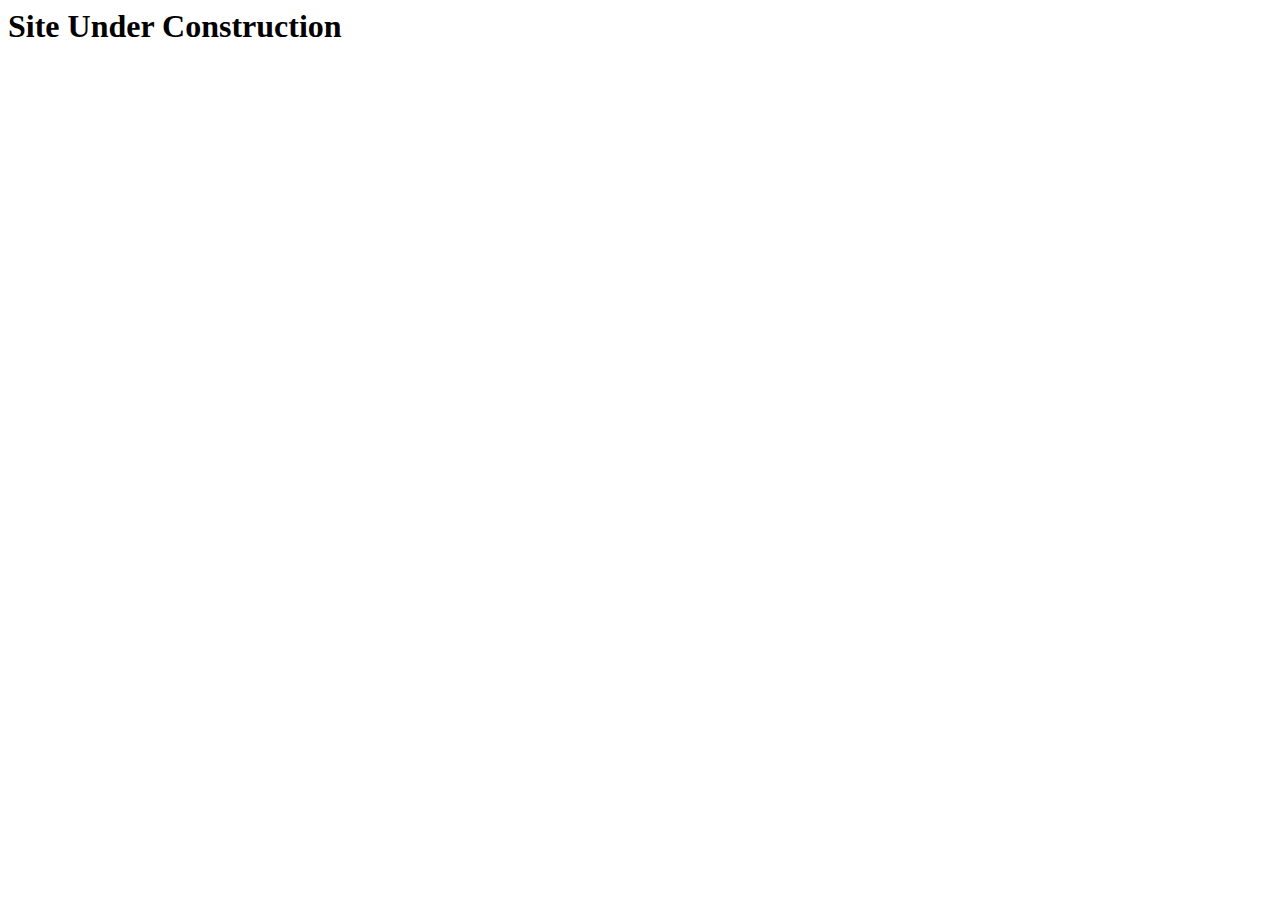
==== index.html @ e2eb4e0b "create index.html" ====
<html lang="en">
<head>
    <meta charset="UTF-8">
    <meta http-equiv="X-UA-Compatible" content="IE=edge">
    <meta name="viewport" content="width=device-width, initial-scale=1.0">
    <title>Home | Geraldine Ragsac</title>
</head>
<body>
    <h1>Site Under Construction</h1>
</body>
</html>
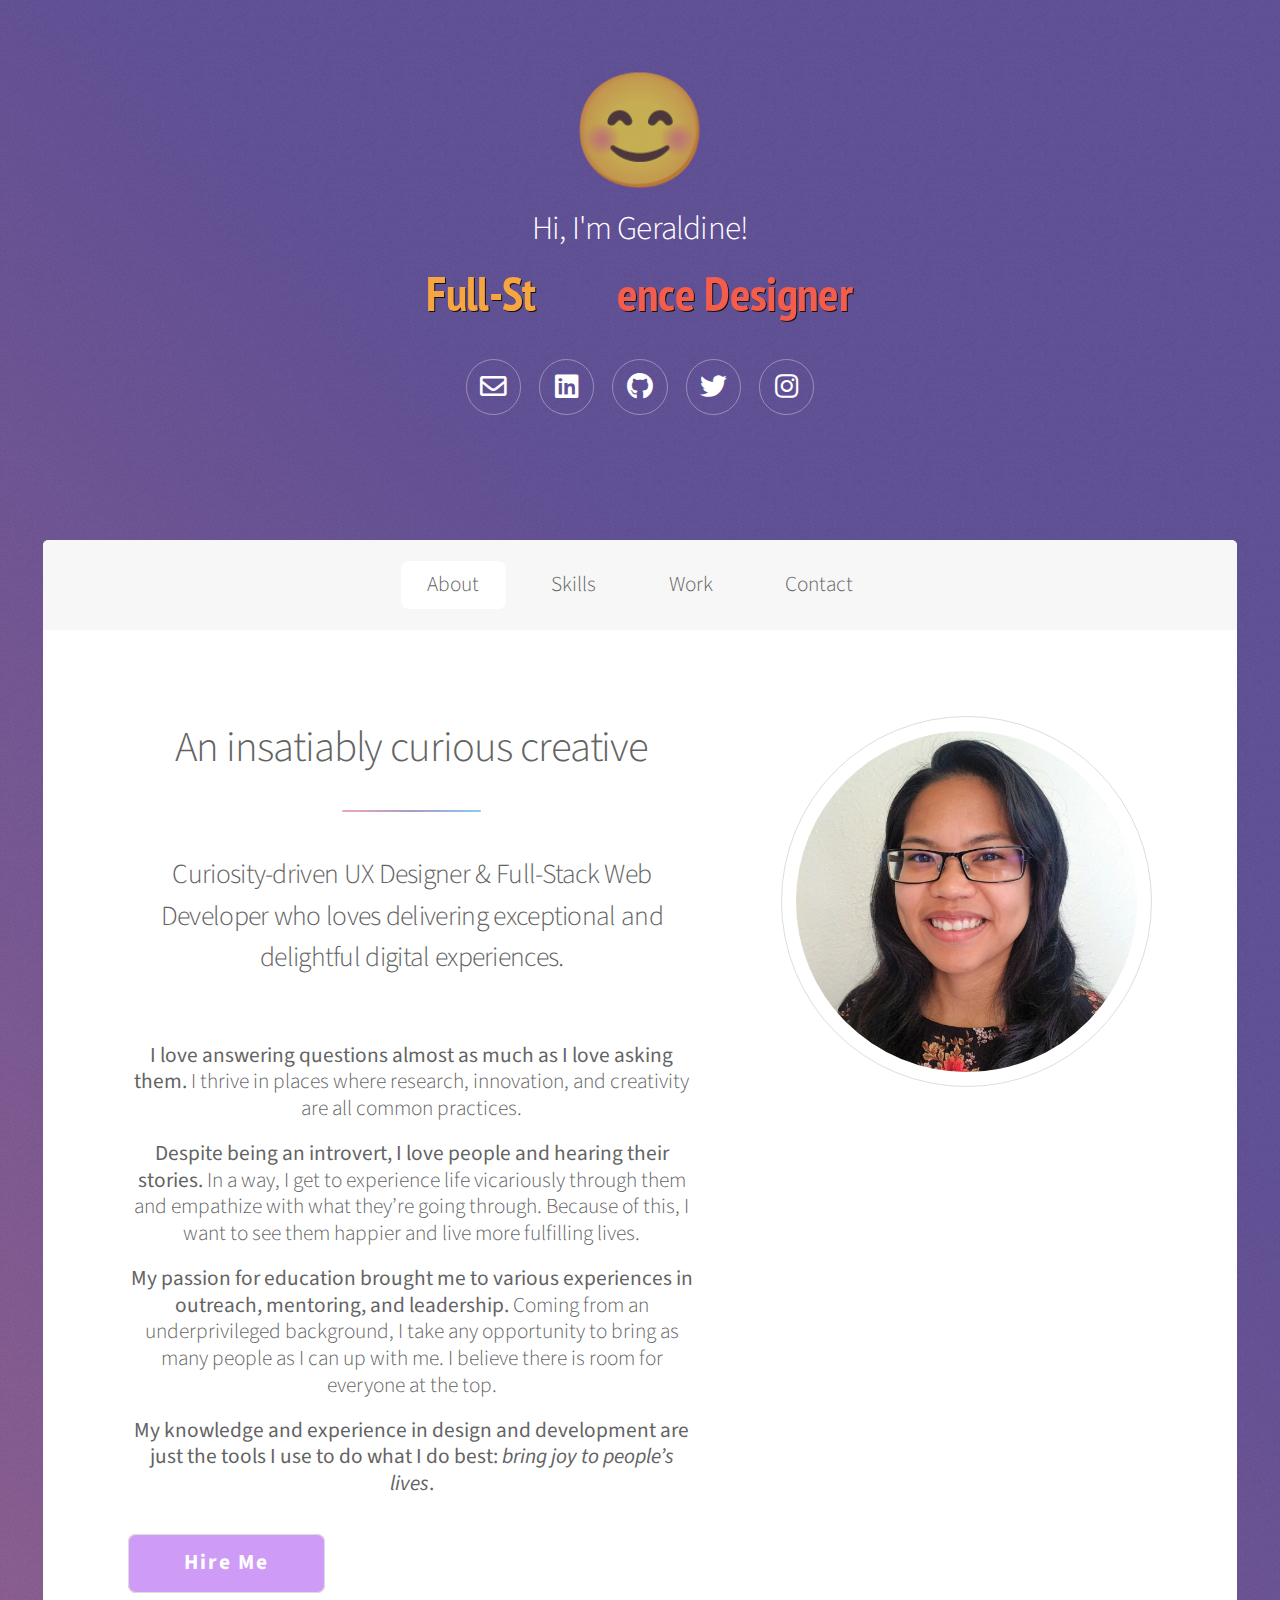
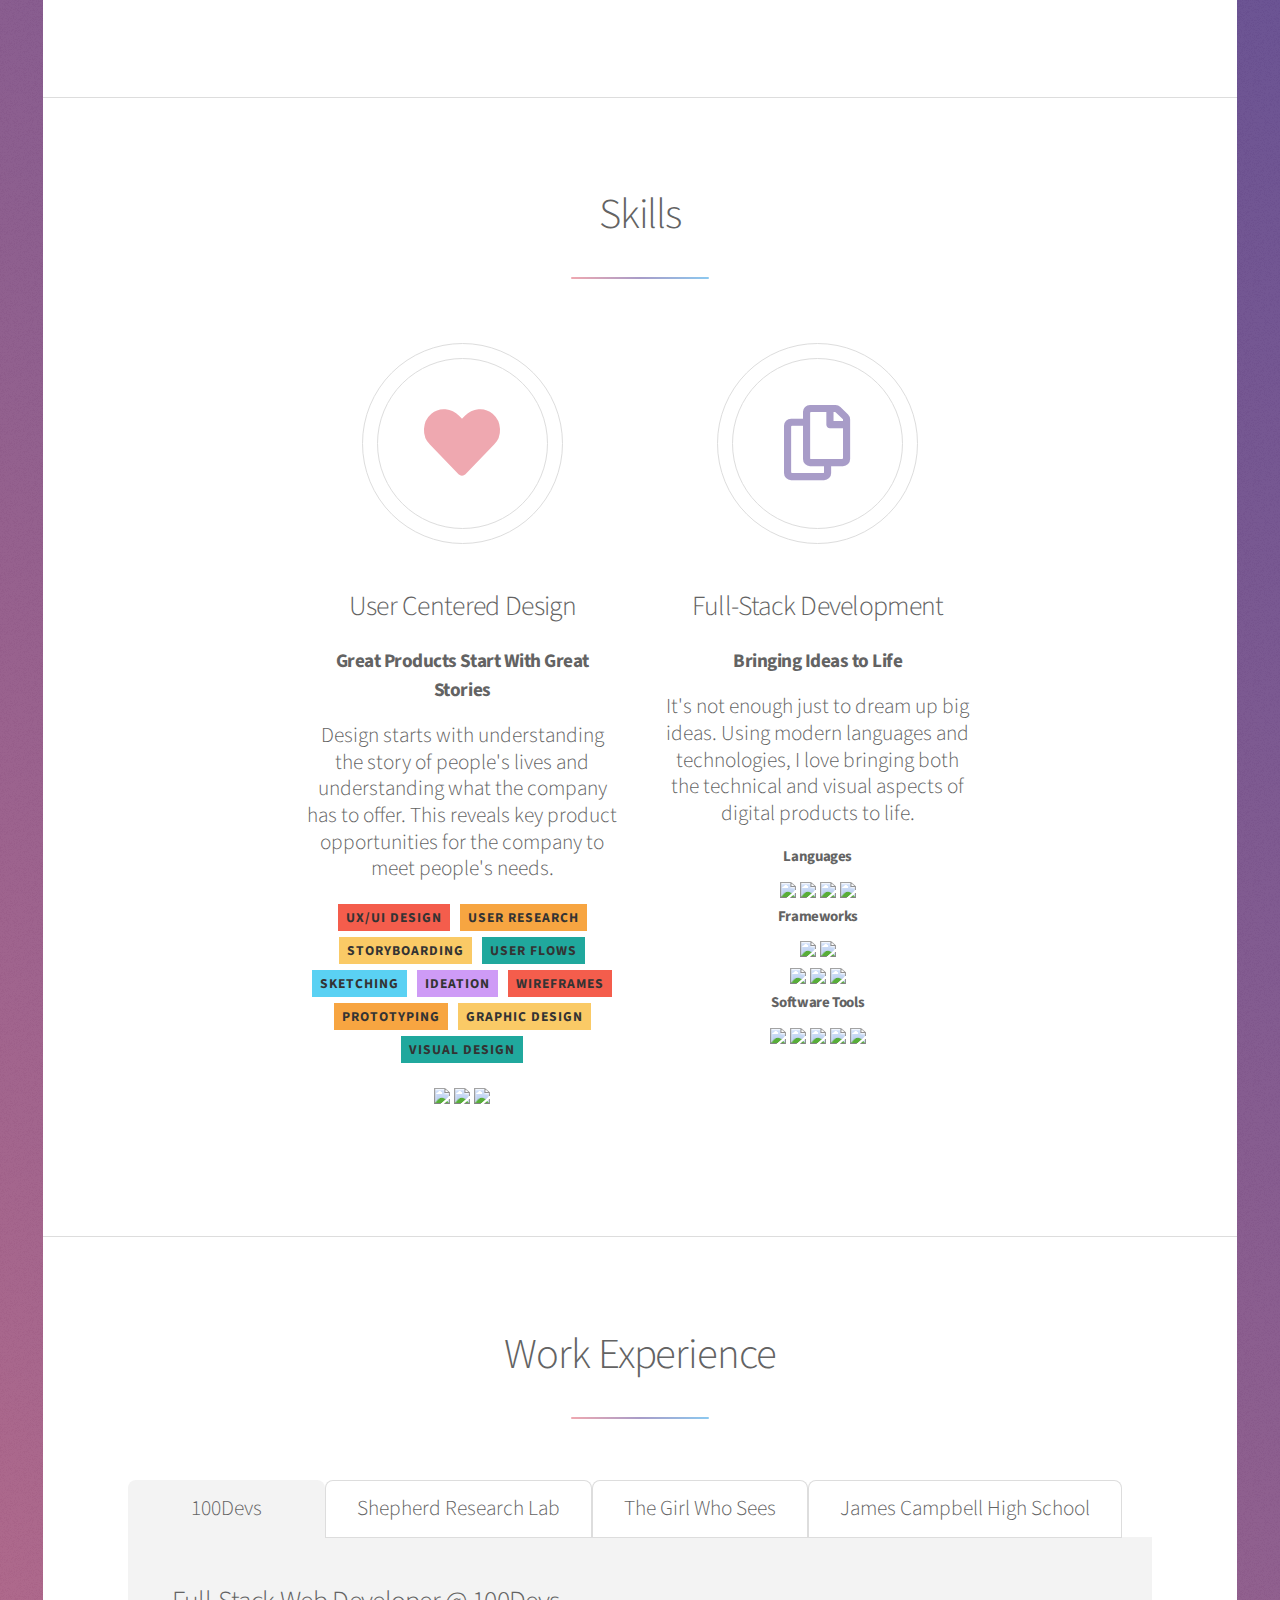
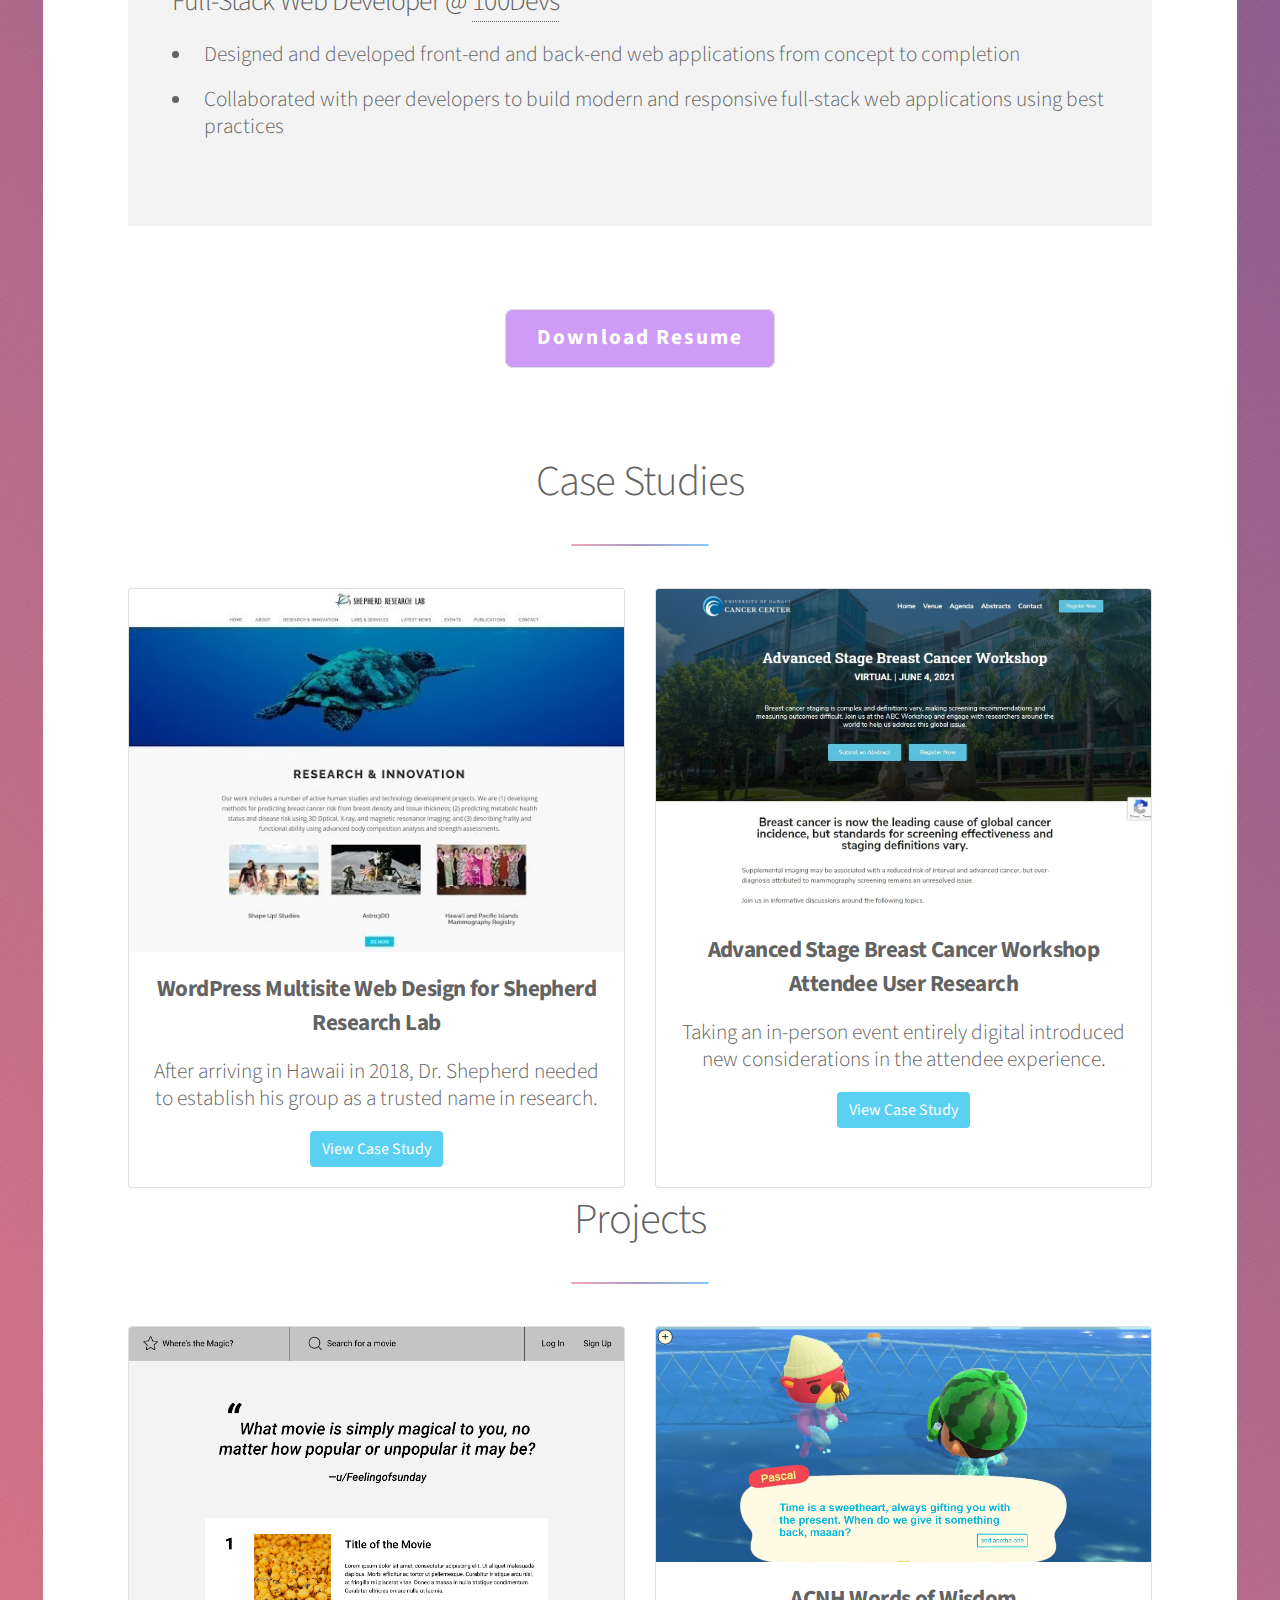
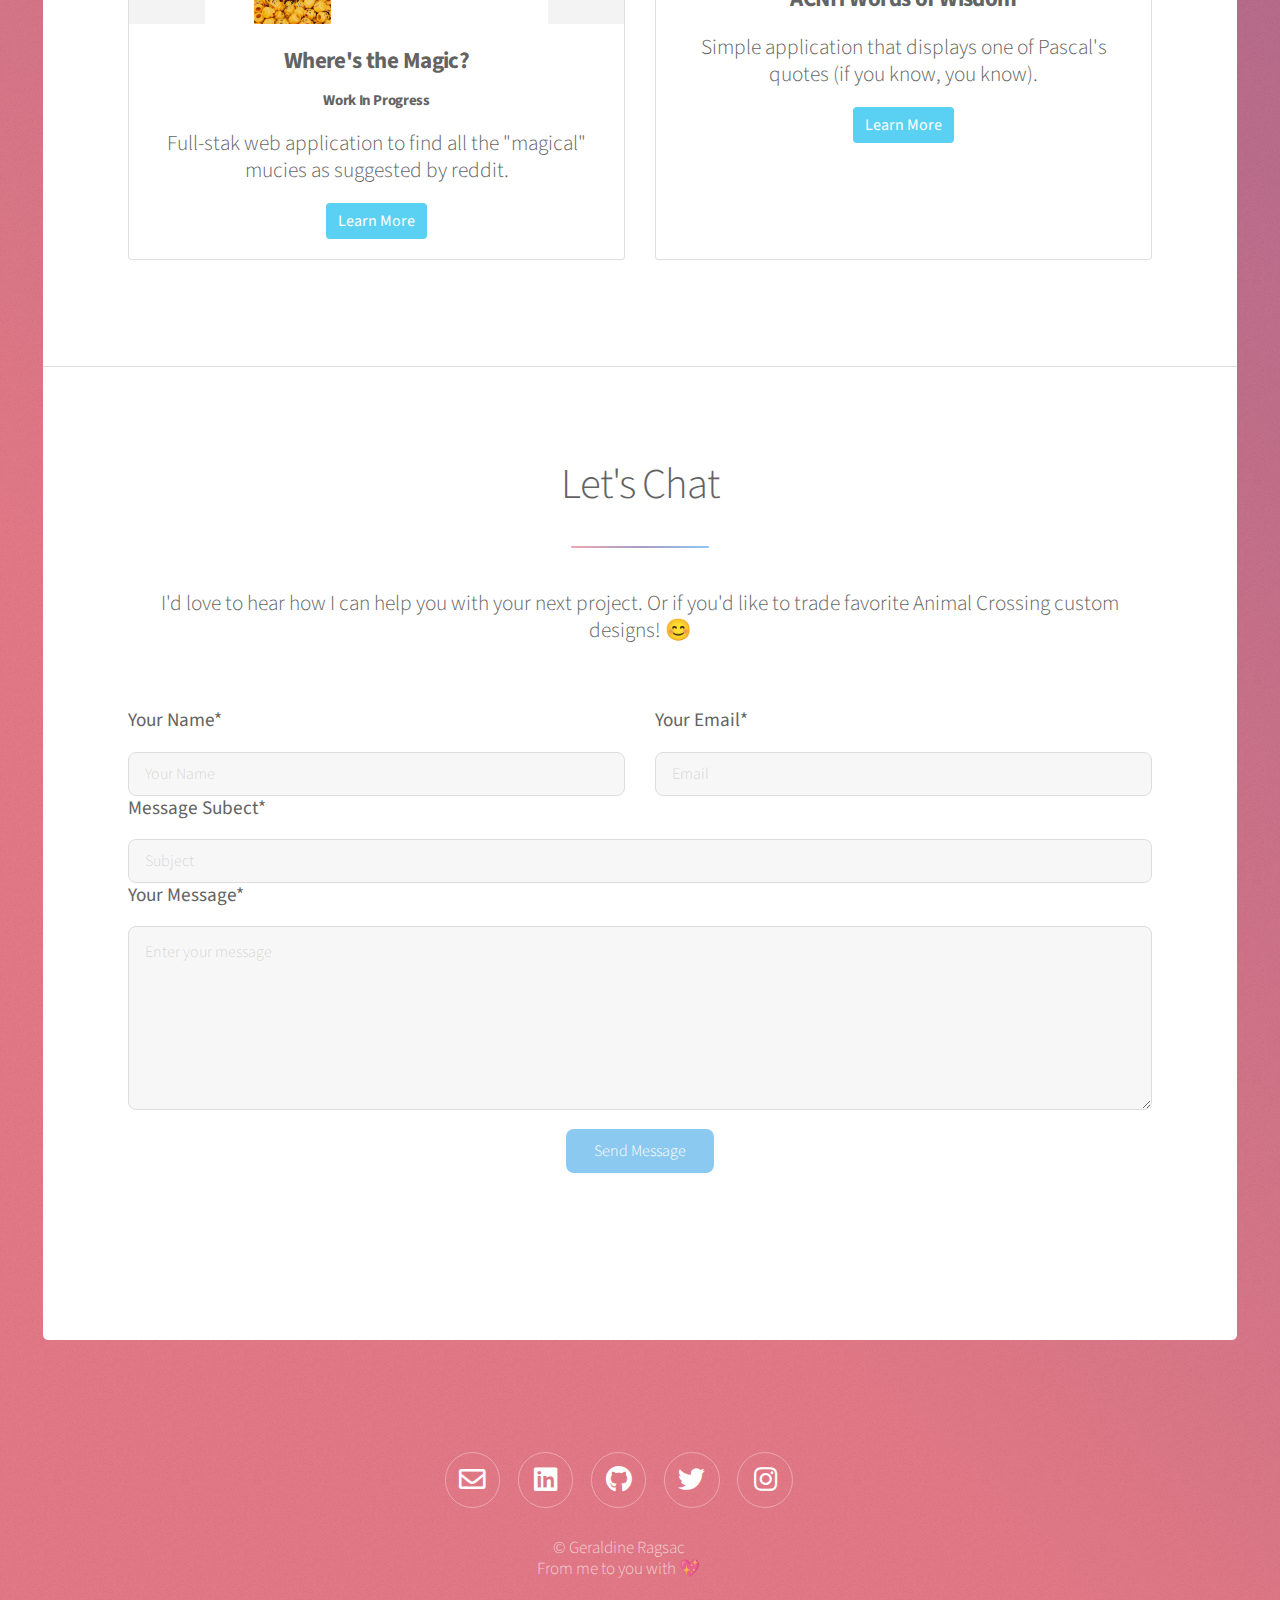
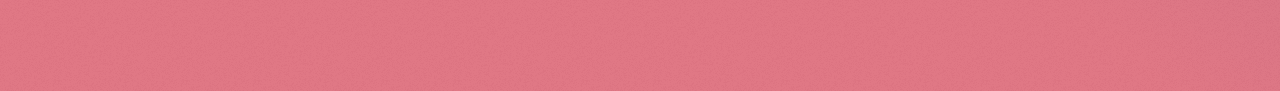
==== commit fddc3b6f: "initial commit" ====
--- a/index.html
+++ b/index.html
@@ -1,11 +1,643 @@
-<html lang="en">
+<!DOCTYPE html>
 <head>
-    <meta charset="UTF-8">
-    <meta http-equiv="X-UA-Compatible" content="IE=edge">
-    <meta name="viewport" content="width=device-width, initial-scale=1.0">
-    <title>Home | Geraldine Ragsac</title>
+  <title>Home | Geraldine Ragsac</title>
+  <meta charset="utf-8" />
+  <meta
+    name="viewport"
+    content="width=device-width, initial-scale=1, user-scalable=no"
+  />
+  <link
+    rel="stylesheet"
+    href="https://stackpath.bootstrapcdn.com/bootstrap/4.5.2/css/bootstrap.min.css"
+    integrity="sha384-JcKb8q3iqJ61gNV9KGb8thSsNjpSL0n8PARn9HuZOnIxN0hoP+VmmDGMN5t9UJ0Z"
+    crossorigin="anonymous"
+  />
+  <link
+    rel="icon"
+    href="data:image/svg+xml,<svg xmlns=%22http://www.w3.org/2000/svg%22 viewBox=%220 0 100 100%22><text y=%22.9em%22 font-size=%2290%22>💃🏾</text></svg>"
+  />
+  <link rel="stylesheet" href="../assets/css/main.css" />
+  <link rel="stylesheet" href="../assets/css/custom.css" />
+  <noscript>
+    <link rel="stylesheet" href="../assets/css/noscript.css"
+  /></noscript>
 </head>
-<body>
-    <h1>Site Under Construction</h1>
+
+<body class="landing is-preload">
+  <div id="wrapper">
+    <header id="header" class="alt">
+  <section class="inner">
+    <span class="logo">😊</span>
+    <h2>Hi, I'm Geraldine!</h2>
+    <p class="rotate-text">
+      <span class="word red">User Experience Designer</span>
+      <span class="word orange">Full-Stack Web Developer</span>
+      <span class="word yellow">Graphic & Visual Designer</span>
+      <span class="word green">Digital Artist</span>
+      <span class="word blue">Amateur Pianist</span>
+      <span class="word purple">Animal Crossing Fanatic</span>
+    </p>
+    <ul class="icons">
+      <li>
+        <a
+          href="mailto:hello@geraldiner.com"
+          class="icon fa-envelope alt"
+          target="_blank"
+          ><span class="label">Email</span></a
+        >
+      </li>
+      <li>
+        <a
+          href="https://linkedin.com/in/geraldiner"
+          class="icon brands fa-linkedin alt"
+          target="_blank"
+          ><span class="label">LinkedIn</span></a
+        >
+      </li>
+      <li>
+        <a
+          href="https://github.com/geraldiner"
+          class="icon brands fa-github alt"
+          target="_blank"
+          ><span class="label">GitHub</span></a
+        >
+      </li>
+      <li>
+        <a
+          href="https://twitter.com/geraldinedesu"
+          class="icon brands fa-twitter alt"
+          target="_blank"
+          ><span class="label">Twitter</span></a
+        >
+      </li>
+      <li>
+        <a
+          href="https://instagram.com/geraldinedesu"
+          class="icon brands fa-instagram alt"
+          target="_blank"
+          ><span class="label">Instagram</span></a
+        >
+      </li>
+    </ul>
+  </section>
+</header>
+ <nav id="nav">
+  <ul>
+    <li><a href="#about" class="active">About</a></li>
+    <li><a href="#skills">Skills</a></li>
+    <li><a href="#work">Work</a></li>
+    <li><a href="#contact">Contact</a></li>
+  </ul>
+</nav>
+
+    <main id="main"><!-- About Section -->
+<section id="about" class="main special">
+  <div class="spotlight">
+    <div class="content">
+      <section class="major">
+        <h2>An insatiably curious creative</h2>
+        <h3>
+          Curiosity-driven UX Designer & Full-Stack Web Developer who loves
+          delivering exceptional and delightful digital experiences.
+        </h3>
+      </section>
+      <p>
+        <strong
+          >I love answering questions almost as much as I love asking
+          them.</strong
+        >
+        I thrive in places where research, innovation, and creativity are all
+        common practices.
+      </p>
+      <p>
+        <strong
+          >Despite being an introvert, I love people and hearing their
+          stories.</strong
+        >
+        In a way, I get to experience life vicariously through them and
+        empathize with what they’re going through. Because of this, I want to
+        see them happier and live more fulfilling lives.
+      </p>
+      <p>
+        <strong
+          >My passion for education brought me to various experiences in
+          outreach, mentoring, and leadership.</strong
+        >
+        Coming from an underprivileged background, I take any opportunity to
+        bring as many people as I can up with me. I believe there is room for
+        everyone at the top.
+      </p>
+      <p>
+        <strong
+          >My knowledge and experience in design and development are just the
+          tools I use to do what I do best:
+          <em>bring joy to people’s lives</em>.</strong
+        >
+      </p>
+      <ul class="actions">
+        <li><a href="#contact" class="button">Hire Me</a></li>
+      </ul>
+    </div>
+    <span id="geraldine-img" class="image"><img src="./assets/img/geraldine.jpg" alt="" /></span>
+  </div>
+</section>
+
+<!-- Tool Kit -->
+<section id="skills" class="main special">
+  <section class="major">
+    <h2>Skills</h2>
+  </section>
+  <ul class="features">
+    <li>
+      <span class="icon solid major style1 fa-heart"></span>
+      <h3>User Centered Design</h3>
+      <h5>Great Products Start With Great Stories</h5>
+      <p>
+        Design starts with understanding the story of people's lives and
+        understanding what the company has to offer. This reveals key product
+        opportunities for the company to meet people's needs.
+      </p>
+      <p>
+        <span class="uxtag bg-red">UX/UI Design</span>
+        <span class="uxtag bg-orange">User Research</span>
+        <span class="uxtag bg-yellow">Storyboarding</span>
+        <span class="uxtag bg-green">User Flows</span>
+        <span class="uxtag bg-blue">Sketching</span>
+        <span class="uxtag bg-purple">Ideation</span>
+        <span class="uxtag bg-red">Wireframes</span>
+        <span class="uxtag bg-orange">Prototyping</span>
+        <span class="uxtag bg-yellow">Graphic Design</span>
+        <span class="uxtag bg-green">Visual Design</span>
+      </p>
+      <p>
+        <span
+          ><img
+            src="https://img.shields.io/badge/Adobe%20Illustrator-FF9A00?style=for-the-badge&logo=adobe%20illustrator&logoColor=white"
+        /></span>
+        <span
+          ><img
+            src="https://img.shields.io/badge/Adobe%20Photoshop-31A8FF?style=for-the-badge&logo=Adobe%20Photoshop&logoColor=black"
+        /></span>
+        <span
+          ><img
+            src="https://img.shields.io/badge/Figma-F24E1E?style=for-the-badge&logo=figma&logoColor=white"
+        /></span>
+      </p>
+    </li>
+    <li>
+      <span class="icon major style3 fa-copy"></span>
+      <h3>Full-Stack Development</h3>
+      <h5>Bringing Ideas to Life</h5>
+      <p>It's not enough just to dream up big ideas. Using modern languages and technologies, I love bringing both the technical and visual aspects of digital products to life.</p>
+      <p>
+        <h6>Languages</h6>
+        <span><img src="https://img.shields.io/badge/html5%20-%23E34F26.svg?&style=for-the-badge&logo=html5&logoColor=white" /> </span>
+        <span><img src="https://img.shields.io/badge/css3%20-%231572B6.svg?&style=for-the-badge&logo=css3&logoColor=white" /></span>
+        <span><img src="https://img.shields.io/badge/JavaScript-F7DF1E?style=for-the-badge&logo=javascript&logoColor=black" /></span>
+        <span><img src="https://img.shields.io/badge/Python-3776AB?style=for-the-badge&logo=python&logoColor=white"/></span>
+        
+        <h6>Frameworks</h6>
+        <span><img src="https://img.shields.io/badge/Bootstrap-563D7C?style=for-the-badge&logo=bootstrap&logoColor=white" /></span>
+        <span><img src="https://img.shields.io/badge/-materialize--css-ff69b4?style=for-the-badge&logo=materialize--css&logoColor=white"/></span>
+        <br>
+        <span><img src="https://img.shields.io/badge/Express.js-000000?style=for-the-badge&logo=express&logoColor=white"/></span>
+        <span><img src="https://img.shields.io/badge/node.js%20-%2343853D.svg?&style=for-the-badge&logo=node.js&logoColor=white" /></span>
+        <span><img src="https://img.shields.io/badge/react%20-%2320232a.svg?&style=for-the-badge&logo=react&logoColor=%2361DAFB" /></span>
+        
+        <h6>Software Tools</h6>
+        <span><img src="https://img.shields.io/badge/Visual_Studio_Code-0078D4?style=for-the-badge&logo=visual%20studio%20code&logoColor=white" /></span>
+        <span><img src="https://img.shields.io/badge/git%20-%23F05033.svg?&style=for-the-badge&logo=git&logoColor=white"/></span>
+        <span><img src="https://img.shields.io/badge/github%20-%23121011.svg?&style=for-the-badge&logo=github&logoColor=white"/></span>
+        <span><img src="https://img.shields.io/badge/heroku%20-%23430098.svg?&style=for-the-badge&logo=heroku&logoColor=white"/></span>
+        <span><img src="https://img.shields.io/badge/MongoDB-4EA94B?style=for-the-badge&logo=mongodb&logoColor=white"/></span>
+      </p>
+    </li>
+  </ul>
+</section>
+
+<!-- Work -->
+<section id="work" class="main special">
+  <section class="major">
+    <h2>Work Experience</h2>
+    <ul class="nav nav-tabs" id="work-tabs" role="tablist">
+      
+      <li class="nav-item" role="presentation">
+        <button
+          id="devs-tab"
+          class="work-tab active"
+          role="tab"
+          data-toggle="tab"
+          data-target="#devs"
+          aria-controls="devs"
+          aria-selected="true"
+        >
+          100Devs
+        </button>
+      </li>
+      
+      <li class="nav-item" role="presentation">
+        <button
+          id="srl-tab"
+          class="work-tab"
+          role="tab"
+          data-toggle="tab"
+          data-target="#srl"
+          aria-controls="srl"
+          aria-selected="true"
+        >
+          Shepherd Research Lab
+        </button>
+      </li>
+      
+      <li class="nav-item" role="presentation">
+        <button
+          id="gws-tab"
+          class="work-tab"
+          role="tab"
+          data-toggle="tab"
+          data-target="#gws"
+          aria-controls="gws"
+          aria-selected="true"
+        >
+          The Girl Who Sees
+        </button>
+      </li>
+      
+      <li class="nav-item" role="presentation">
+        <button
+          id="jchs-tab"
+          class="work-tab"
+          role="tab"
+          data-toggle="tab"
+          data-target="#jchs"
+          aria-controls="jchs"
+          aria-selected="true"
+        >
+          James Campbell High School
+        </button>
+      </li>
+      
+    </ul>
+    <div class="tab-content">
+      
+      <div
+        id="devs"
+        class="tab-pane active"
+      >
+        <h3>
+          Full-Stack Web Developer @ 
+          <a href="https://github.com/geraldiner" target="_blank" rel="noopener noreferrer">
+            100Devs
+          </a>
+          
+        </h3>
+        <ul>
+          
+          <li>Designed and developed front-end and back-end web applications from concept to completion</li>
+          
+          <li>Collaborated with peer developers to build modern and responsive full-stack web applications using best practices</li>
+          
+        </ul>
+      </div>
+      
+      <div
+        id="srl"
+        class="tab-pane"
+      >
+        <h3>
+          Graphic Designer & Web Developer @ 
+          <a href="https://shepherdresearchlab.org" target="_blank" rel="noopener noreferrer">
+            Shepherd Research Lab
+          </a>
+          
+        </h3>
+        <ul>
+          
+          <li>Designed and launched six websites in WordPress to give the lab an online presence, attracting new collaborators and customers</li>
+          
+          <li>Curated, designed, and developed group’s intranet and knowledge base to help new members onboard faster</li>
+          
+          <li>Managed website and social media content, including social media posts, Facebook Ads, and emails via Mailchimp,</li>
+          
+          <li>Led efforts in branding, copywriting, web design, and website management for the <a href='https://breastdensityworkshop.org' target='_blank' rel='noopener noreferrer'>International Breast Density Workshop</a> with 200+ attendees</li>
+          
+          <li>Trained and validated to analyze various DXA scans</li>
+          
+          <li>Programmed scripts in AutoHotKey to automate systematic review and printing of reports, saving time and effort</li>
+          
+          <li>Updated and maintained Standard Operating Procedures, Work Instructions, and other documentation for analyses</li>
+          
+        </ul>
+      </div>
+      
+      <div
+        id="gws"
+        class="tab-pane"
+      >
+        <h3>
+          Digital Artist @ 
+          <a href="https://www.thegirlwhosees.com" target="_blank" rel="noopener noreferrer">
+            The Girl Who Sees
+          </a>
+          
+        </h3>
+        <ul>
+          
+          <li>Painted in-game art assets using Adobe Photoshop to match the game’s existing art style</li>
+          
+          <li>Designed UI elements for battle screens in Adobe Photoshop and Illustrator</li>
+          
+        </ul>
+      </div>
+      
+      <div
+        id="jchs"
+        class="tab-pane"
+      >
+        <h3>
+          Science Teacher @ 
+          <a href="" target="_blank" rel="noopener noreferrer">
+            James Campbell High School
+          </a>
+          
+        </h3>
+        <ul>
+          
+          <li>Developed and implemented new course assessments to allow for more student choice and creativity, increasing student interest and engagement in class</li>
+          
+          <li>Established a new organization system in Google Drive to streamline curriculum planning and increasing collaboration among course-alike teachers</li>
+          
+        </ul>
+      </div>
+      
+    </div>
+    <section class="footer major">
+      <ul class="actions special">
+        <li>
+          <a
+            href="./assets/files/Geraldine_Ragsac_Resume_2021.pdf"
+            class="button btn-primary"
+            target="_blank"
+            rel="noopener noreferrer"
+            >Download Resume</a
+          >
+        </li>
+      </ul>
+    </section>
+  </section>
+  <section class="major">
+    <h2>Case Studies</h2>
+    <section class="row project-row">
+      
+      <section class="project col-lg-6 col-sm-12">
+        <div class="card">
+          <img
+            src="../assets/img/covers/srl-multisite-live-site.jpg"
+            class="card-img-top"
+            alt="WordPress Multisite Web Design for Shepherd Research Lab"
+          />
+          <div class="card-body">
+            <h4 class="card-title">WordPress Multisite Web Design for Shepherd Research Lab</h4>
+            <p class="card-text">After arriving in Hawaii in 2018, Dr. Shepherd needed to establish his group as a trusted name in research.</p>
+            <a href="/projects/srl-multisite" class="btn btn-primary"
+              >View Case Study</a
+            >
+          </div>
+        </div>
+      </section>
+      
+      <section class="project col-lg-6 col-sm-12">
+        <div class="card">
+          <img
+            src="../assets/img/covers/advbc-workshop-live-site.jpg"
+            class="card-img-top"
+            alt="Advanced Stage Breast Cancer Workshop Attendee User Research"
+          />
+          <div class="card-body">
+            <h4 class="card-title">Advanced Stage Breast Cancer Workshop Attendee User Research</h4>
+            <p class="card-text">Taking an in-person event entirely digital introduced new considerations in the attendee experience.</p>
+            <a href="/projects/advbc-workshop" class="btn btn-primary"
+              >View Case Study</a
+            >
+          </div>
+        </div>
+      </section>
+      
+    </section>
+    <h2>Projects</h2>
+    <section class="row project-row">
+      
+      <section class="project col-lg-6 col-sm-12">
+        <div class="card">
+          <img
+            src="../assets/img/covers/witm-live-site.png"
+            class="card-img-top"
+            alt="Where's the Magic?"
+          />
+          <div class="card-body">
+            <h4 class="card-title">Where's the Magic?</h4>
+            
+            <h6>Work In Progress</h6>
+            
+            <p class="card-text">Full-stak web application to find all the "magical" mucies as suggested by reddit.</p>
+            <a
+              href="https://github.com/geraldiner/magical-movies"
+              class="btn btn-primary"
+              target="_blank"
+              rel="noopener noreferrer"
+              >Learn More</a
+            >
+          </div>
+        </div>
+      </section>
+      
+      <section class="project col-lg-6 col-sm-12">
+        <div class="card">
+          <img
+            src="../assets/img/covers/acnhquotes-live-site.png"
+            class="card-img-top"
+            alt="ACNH Words of Wisdom"
+          />
+          <div class="card-body">
+            <h4 class="card-title">ACNH Words of Wisdom</h4>
+            
+            <p class="card-text">Simple application that displays one of Pascal's quotes (if you know, you know).</p>
+            <a
+              href="https://github.com/geraldiner/acnh-quotes"
+              class="btn btn-primary"
+              target="_blank"
+              rel="noopener noreferrer"
+              >Learn More</a
+            >
+          </div>
+        </div>
+      </section>
+      
+    </section>
+  </section>
+</section>
+
+<!-- Contact -->
+<section id="contact" class="main special">
+  <section class="major">
+    <h2>Let's Chat</h2>
+    <p>
+      I'd love to hear how I can help you with your next project. Or if you'd
+      like to trade favorite Animal Crossing custom designs! 😊
+    </p>
+  </section>
+  <section class="footer major">
+    <form
+      method="post"
+      action="https://app.99inbound.com/api/e/2a7VUbB3"
+      target="_blank"
+    >
+      <input type="text" name="_gotcha" style="display: none" />
+      <input
+        type="hidden"
+        name="_next"
+        value="https://geraldiner.com/thanks.html"
+      />
+      <fieldset>
+        <section class="row contact-form">
+          <section class="col-lg-6 col-sm-12">
+            <label for="name">Your Name*</label>
+            <input
+              type="text"
+              name="name"
+              id="name"
+              value=""
+              placeholder="Your Name"
+              required
+            />
+          </section>
+          <section class="col-lg-6 col-sm-12">
+            <label for="email">Your Email*</label>
+            <input
+              type="email"
+              name="_replyto"
+              id="email"
+              value=""
+              placeholder="Email"
+              required
+            />
+          </section>
+          <section class="col-12">
+            <label for="subject">Message Subect*</label>
+            <input
+              type="text"
+              name="_subject"
+              id="subject"
+              value=""
+              placeholder="Subject"
+            />
+          </section>
+          <section class="col-12">
+            <label for="message">Your Message*</label>
+            <textarea
+              name="message"
+              id="message"
+              placeholder="Enter your message"
+              rows="6"
+              required
+            ></textarea>
+          </section>
+          <div style="position: absolute; left: -5000px">
+            <input
+              type="checkbox"
+              name="amazing_ultraviolet_cracked_dishwasher"
+              value="1"
+              tabindex="-1"
+              autocomplete="no"
+            />
+          </div>
+          <section class="col-12">
+            <ul class="actions special">
+              <li>
+                <input
+                  class="primary button"
+                  type="submit"
+                  value="Send Message"
+                  placeholder="Send Message"
+                />
+              </li>
+            </ul>
+          </section>
+        </section>
+      </fieldset>
+    </form>
+  </section>
+</section>
+</main>
+          <!-- Footer -->
+      <footer id="footer">
+        <ul class="icons">
+  <li>
+    <a
+      href="mailto:hello@geraldiner.com"
+      class="icon fa-envelope alt"
+      target="_blank"
+      ><span class="label">Email</span></a
+    >
+  </li>
+  <li>
+    <a
+      href="https://linkedin.com/in/geraldiner"
+      class="icon brands fa-linkedin alt"
+      target="_blank"
+      ><span class="label">LinkedIn</span></a
+    >
+  </li>
+  <li>
+    <a
+      href="https://github.com/geraldiner"
+      class="icon brands fa-github alt"
+      target="_blank"
+      ><span class="label">GitHub</span></a
+    >
+  </li>
+  <li>
+    <a
+      href="https://twitter.com/geraldinedesu"
+      class="icon brands fa-twitter alt"
+      target="_blank"
+      ><span class="label">Twitter</span></a
+    >
+  </li>
+  <li>
+    <a
+      href="https://instagram.com/geraldinedesu"
+      class="icon brands fa-instagram alt"
+      target="_blank"
+      ><span class="label">Instagram</span></a
+    >
+  </li>
+</ul>
+
+        <p class="copyright">
+          &copy; Geraldine Ragsac<br />From me to you with 💖
+        </p>
+      </footer>
+    </div>
+  </div>
+      <!-- Scripts -->
+    <script
+      src="https://code.jquery.com/jquery-3.6.0.slim.min.js"
+      integrity="sha256-u7e5khyithlIdTpu22PHhENmPcRdFiHRjhAuHcs05RI="
+      crossorigin="anonymous"
+    ></script>
+    <script
+      src="https://stackpath.bootstrapcdn.com/bootstrap/4.5.2/js/bootstrap.bundle.min.js"
+      integrity="sha384-LtrjvnR4Twt/qOuYxE721u19sVFLVSA4hf/rRt6PrZTmiPltdZcI7q7PXQBYTKyf"
+      crossorigin="anonymous"
+    ></script>
+    <script src="../assets/js/jquery.min.js"></script>
+    <script src="../assets/js/jquery.scrollex.min.js"></script>
+    <script src="../assets/js/browser.min.js"></script>
+    <script src="../assets/js/breakpoints.min.js"></script>
+    <script src="../assets/js/util.js"></script>
+    <script src="../assets/js/main.js"></script>
+    <script src="../assets/js/custom.js"></script>
+  </body>
+</html>
 </body>
-</html>
--- a/assets/css/main.css
+++ b/assets/css/main.css
@@ -0,0 +1,3861 @@
+@import url(fontawesome-all.min.css);
+@import "https://fonts.googleapis.com/css?family=Source+Sans+Pro:300,400";
+@import "https://fonts.googleapis.com/css?family=PT+Sans+Narrow:300,400,700,900";
+
+html,
+body,
+div,
+span,
+applet,
+object,
+iframe,
+h1,
+h2,
+h3,
+h4,
+h5,
+h6,
+p,
+blockquote,
+pre,
+a,
+abbr,
+acronym,
+address,
+big,
+cite,
+code,
+del,
+dfn,
+em,
+img,
+ins,
+kbd,
+q,
+s,
+samp,
+small,
+strike,
+strong,
+sub,
+sup,
+tt,
+var,
+b,
+u,
+i,
+center,
+dl,
+dt,
+dd,
+ol,
+ul,
+li,
+fieldset,
+form,
+label,
+legend,
+table,
+caption,
+tbody,
+tfoot,
+thead,
+tr,
+th,
+td,
+article,
+aside,
+canvas,
+details,
+embed,
+figure,
+figcaption,
+footer,
+header,
+hgroup,
+menu,
+nav,
+output,
+ruby,
+section,
+summary,
+time,
+mark,
+audio,
+video {
+  margin: 0;
+  padding: 0;
+  border: 0;
+  font-size: 100%;
+  font: inherit;
+  vertical-align: baseline;
+}
+
+article,
+aside,
+details,
+figcaption,
+figure,
+footer,
+header,
+hgroup,
+menu,
+nav,
+section {
+  display: block;
+}
+
+body {
+  line-height: 1;
+}
+
+ol,
+ul {
+  list-style: none;
+}
+
+blockquote,
+q {
+  quotes: none;
+}
+
+blockquote:before,
+blockquote:after,
+q:before,
+q:after {
+  content: "";
+  content: none;
+}
+
+table {
+  border-collapse: collapse;
+  border-spacing: 0;
+}
+
+body {
+  -webkit-text-size-adjust: none;
+}
+
+mark {
+  background-color: transparent;
+  color: inherit;
+}
+
+input::-moz-focus-inner {
+  border: 0;
+  padding: 0;
+}
+
+input,
+select,
+textarea {
+  -moz-appearance: none;
+  -webkit-appearance: none;
+  -ms-appearance: none;
+  appearance: none;
+}
+
+/* Basic */
+
+@-ms-viewport {
+  width: device-width;
+}
+
+body {
+  -ms-overflow-style: scrollbar;
+}
+
+@media screen and (max-width: 480px) {
+  html,
+  body {
+    min-width: 320px;
+  }
+}
+
+html {
+  box-sizing: border-box;
+}
+
+*,
+*:before,
+*:after {
+  box-sizing: inherit;
+}
+
+body {
+  background-color: #935d8c;
+  background-image: url("/assets/img/overlay.png"),
+    -moz-linear-gradient(45deg, #e37682 15%, #5f4d93 85%);
+  background-image: url("/assets/img/overlay.png"),
+    -webkit-linear-gradient(45deg, #e37682 15%, #5f4d93 85%);
+  background-image: url("/assets/img/overlay.png"),
+    -ms-linear-gradient(45deg, #e37682 15%, #5f4d93 85%);
+  background-image: url("/assets/img/overlay.png"),
+    linear-gradient(45deg, #e37682 15%, #5f4d93 85%);
+}
+
+body.is-preload *,
+body.is-preload *:before,
+body.is-preload *:after {
+  -moz-animation: none !important;
+  -webkit-animation: none !important;
+  -ms-animation: none !important;
+  animation: none !important;
+  -moz-transition: none !important;
+  -webkit-transition: none !important;
+  -ms-transition: none !important;
+  transition: none !important;
+}
+
+/* Type */
+
+body {
+  background-color: #935d8c;
+  color: rgba(255, 255, 255, 0.65);
+}
+
+body,
+input,
+select,
+textarea {
+  font-family: "Source Sans Pro", Helvetica, sans-serif;
+  font-size: 17pt;
+  font-weight: 300;
+  line-height: 1.65;
+}
+
+@media screen and (max-width: 1680px) {
+  body,
+  input,
+  select,
+  textarea {
+    font-size: 14pt;
+  }
+}
+
+@media screen and (max-width: 1280px) {
+  body,
+  input,
+  select,
+  textarea {
+    font-size: 12pt;
+  }
+}
+
+@media screen and (max-width: 360px) {
+  body,
+  input,
+  select,
+  textarea {
+    font-size: 11pt;
+  }
+}
+
+a {
+  -moz-transition: color 0.2s ease, border-bottom 0.2s ease;
+  -webkit-transition: color 0.2s ease, border-bottom 0.2s ease;
+  -ms-transition: color 0.2s ease, border-bottom 0.2s ease;
+  transition: color 0.2s ease, border-bottom 0.2s ease;
+  text-decoration: none;
+  border-bottom: dotted 1px;
+  color: inherit;
+}
+
+a:hover {
+  border-bottom-color: transparent;
+}
+
+strong,
+b {
+  font-weight: 400;
+}
+
+em,
+i {
+  font-style: italic;
+}
+
+p {
+  margin: 0 0 2em 0;
+}
+
+p.content {
+  -moz-columns: 20em 2;
+  -webkit-columns: 20em 2;
+  -ms-columns: 20em 2;
+  columns: 20em 2;
+  -moz-column-gap: 2em;
+  -webkit-column-gap: 2em;
+  -ms-column-gap: 2em;
+  column-gap: 2em;
+  text-align: justify;
+}
+
+h1,
+h2,
+h3,
+h4,
+h5,
+h6 {
+  font-weight: 300;
+  line-height: 1.5;
+  margin: 0 0 0.7em 0;
+  letter-spacing: -0.025em;
+}
+
+h1 a,
+h2 a,
+h3 a,
+h4 a,
+h5 a,
+h6 a {
+  color: inherit;
+  text-decoration: none;
+}
+
+h1 {
+  font-size: 2.5em;
+  line-height: 1.2;
+}
+
+h2 {
+  font-size: 1.5em;
+}
+
+h3 {
+  font-size: 1.25em;
+}
+
+h4 {
+  font-size: 1.1em;
+}
+
+h5 {
+  font-size: 0.9em;
+}
+
+h6 {
+  font-size: 0.7em;
+}
+
+@media screen and (max-width: 736px) {
+  h1 {
+    font-size: 2em;
+  }
+}
+
+sub {
+  font-size: 0.8em;
+  position: relative;
+  top: 0.5em;
+}
+
+sup {
+  font-size: 0.8em;
+  position: relative;
+  top: -0.5em;
+}
+
+blockquote {
+  border-left: solid 4px;
+  font-style: italic;
+  margin: 0 0 2em 0;
+  padding: 0.5em 0 0.5em 2em;
+}
+
+code {
+  border-radius: 8px;
+  border: solid 1px;
+  font-family: "Courier New", monospace;
+  font-size: 0.9em;
+  margin: 0 0.25em;
+  padding: 0.25em 0.65em;
+}
+
+pre {
+  -webkit-overflow-scrolling: touch;
+  font-family: "Courier New", monospace;
+  font-size: 0.9em;
+  margin: 0 0 2em 0;
+}
+
+pre code {
+  display: block;
+  line-height: 1.75;
+  padding: 1em 1.5em;
+  overflow-x: auto;
+}
+
+hr {
+  border: 0;
+  border-bottom: solid 1px;
+  margin: 2em 0;
+}
+
+hr.major {
+  margin: 3em 0;
+}
+
+.align-left {
+  text-align: left;
+}
+
+.align-center {
+  text-align: center;
+}
+
+.align-right {
+  text-align: right;
+}
+
+input,
+select,
+textarea {
+  color: #ffffff;
+}
+
+a:hover {
+  color: #ffffff;
+}
+
+strong,
+b {
+  color: #ffffff;
+}
+
+h1,
+h2,
+h3,
+h4,
+h5,
+h6 {
+  color: #ffffff;
+}
+
+blockquote {
+  border-left-color: rgba(255, 255, 255, 0.35);
+}
+
+code {
+  background: rgba(255, 255, 255, 0.075);
+  border-color: rgba(255, 255, 255, 0.35);
+}
+
+hr {
+  border-bottom-color: rgba(255, 255, 255, 0.35);
+}
+
+/* Row */
+
+.row {
+  display: flex;
+  flex-wrap: wrap;
+  box-sizing: border-box;
+  align-items: stretch;
+}
+
+.row > * {
+  box-sizing: border-box;
+}
+
+.row.gtr-uniform > * > :last-child {
+  margin-bottom: 0;
+}
+
+.row.aln-left {
+  justify-content: flex-start;
+}
+
+.row.aln-center {
+  justify-content: center;
+}
+
+.row.aln-right {
+  justify-content: flex-end;
+}
+
+.row.aln-top {
+  align-items: flex-start;
+}
+
+.row.aln-middle {
+  align-items: center;
+}
+
+.row.aln-bottom {
+  align-items: flex-end;
+}
+
+.row > .imp {
+  order: -1;
+}
+
+.row > .col-1 {
+  width: 8.33333%;
+}
+
+.row > .off-1 {
+  margin-left: 8.33333%;
+}
+
+.row > .col-2 {
+  width: 16.66667%;
+}
+
+.row > .off-2 {
+  margin-left: 16.66667%;
+}
+
+.row > .col-3 {
+  width: 25%;
+}
+
+.row > .off-3 {
+  margin-left: 25%;
+}
+
+.row > .col-4 {
+  width: 33.33333%;
+}
+
+.row > .off-4 {
+  margin-left: 33.33333%;
+}
+
+.row > .col-5 {
+  width: 41.66667%;
+}
+
+.row > .off-5 {
+  margin-left: 41.66667%;
+}
+
+.row > .col-6 {
+  width: 50%;
+}
+
+.row > .off-6 {
+  margin-left: 50%;
+}
+
+.row > .col-7 {
+  width: 58.33333%;
+}
+
+.row > .off-7 {
+  margin-left: 58.33333%;
+}
+
+.row > .col-8 {
+  width: 66.66667%;
+}
+
+.row > .off-8 {
+  margin-left: 66.66667%;
+}
+
+.row > .col-9 {
+  width: 75%;
+}
+
+.row > .off-9 {
+  margin-left: 75%;
+}
+
+.row > .col-10 {
+  width: 83.33333%;
+}
+
+.row > .off-10 {
+  margin-left: 83.33333%;
+}
+
+.row > .col-11 {
+  width: 91.66667%;
+}
+
+.row > .off-11 {
+  margin-left: 91.66667%;
+}
+
+.row > .col-12 {
+  width: 100%;
+}
+
+.row > .off-12 {
+  margin-left: 100%;
+}
+
+.row.gtr-0 {
+  margin-top: 0;
+  margin-left: 0em;
+}
+
+.row.gtr-0 > * {
+  padding: 0 0 0 0em;
+}
+
+.row.gtr-0.gtr-uniform {
+  margin-top: 0em;
+}
+
+.row.gtr-0.gtr-uniform > * {
+  padding-top: 0em;
+}
+
+.row.gtr-25 {
+  margin-top: 0;
+  margin-left: -0.375em;
+}
+
+.row.gtr-25 > * {
+  padding: 0 0 0 0.375em;
+}
+
+.row.gtr-25.gtr-uniform {
+  margin-top: -0.375em;
+}
+
+.row.gtr-25.gtr-uniform > * {
+  padding-top: 0.375em;
+}
+
+.row.gtr-50 {
+  margin-top: 0;
+  margin-left: -0.75em;
+}
+
+.row.gtr-50 > * {
+  padding: 0 0 0 0.75em;
+}
+
+.row.gtr-50.gtr-uniform {
+  margin-top: -0.75em;
+}
+
+.row.gtr-50.gtr-uniform > * {
+  padding-top: 0.75em;
+}
+
+.row {
+  margin-top: 0;
+  /* margin-left: -1.5em; */
+}
+
+.row > * {
+  /* padding: 0 0 0 1.5em; */
+}
+
+.row.gtr-uniform {
+  margin-top: -1.5em;
+}
+
+.row.gtr-uniform > * {
+  padding-top: 1.5em;
+}
+
+.row.gtr-150 {
+  margin-top: 0;
+  margin-left: -2.25em;
+}
+
+.row.gtr-150 > * {
+  padding: 0 0 0 2.25em;
+}
+
+.row.gtr-150.gtr-uniform {
+  margin-top: -2.25em;
+}
+
+.row.gtr-150.gtr-uniform > * {
+  padding-top: 2.25em;
+}
+
+.row.gtr-200 {
+  margin-top: 0;
+  margin-left: -3em;
+}
+
+.row.gtr-200 > * {
+  padding: 0 0 0 3em;
+}
+
+.row.gtr-200.gtr-uniform {
+  margin-top: -3em;
+}
+
+.row.gtr-200.gtr-uniform > * {
+  padding-top: 3em;
+}
+
+@media screen and (max-width: 1680px) {
+  .row {
+    display: flex;
+    flex-wrap: wrap;
+    box-sizing: border-box;
+    align-items: stretch;
+  }
+
+  .row > * {
+    box-sizing: border-box;
+  }
+
+  .row.gtr-uniform > * > :last-child {
+    margin-bottom: 0;
+  }
+
+  .row.aln-left {
+    justify-content: flex-start;
+  }
+
+  .row.aln-center {
+    justify-content: center;
+  }
+
+  .row.aln-right {
+    justify-content: flex-end;
+  }
+
+  .row.aln-top {
+    align-items: flex-start;
+  }
+
+  .row.aln-middle {
+    align-items: center;
+  }
+
+  .row.aln-bottom {
+    align-items: flex-end;
+  }
+
+  .row > .imp-xlarge {
+    order: -1;
+  }
+
+  .row > .col-1-xlarge {
+    width: 8.33333%;
+  }
+
+  .row > .off-1-xlarge {
+    margin-left: 8.33333%;
+  }
+
+  .row > .col-2-xlarge {
+    width: 16.66667%;
+  }
+
+  .row > .off-2-xlarge {
+    margin-left: 16.66667%;
+  }
+
+  .row > .col-3-xlarge {
+    width: 25%;
+  }
+
+  .row > .off-3-xlarge {
+    margin-left: 25%;
+  }
+
+  .row > .col-4-xlarge {
+    width: 33.33333%;
+  }
+
+  .row > .off-4-xlarge {
+    margin-left: 33.33333%;
+  }
+
+  .row > .col-5-xlarge {
+    width: 41.66667%;
+  }
+
+  .row > .off-5-xlarge {
+    margin-left: 41.66667%;
+  }
+
+  .row > .col-6-xlarge {
+    width: 50%;
+  }
+
+  .row > .off-6-xlarge {
+    margin-left: 50%;
+  }
+
+  .row > .col-7-xlarge {
+    width: 58.33333%;
+  }
+
+  .row > .off-7-xlarge {
+    margin-left: 58.33333%;
+  }
+
+  .row > .col-8-xlarge {
+    width: 66.66667%;
+  }
+
+  .row > .off-8-xlarge {
+    margin-left: 66.66667%;
+  }
+
+  .row > .col-9-xlarge {
+    width: 75%;
+  }
+
+  .row > .off-9-xlarge {
+    margin-left: 75%;
+  }
+
+  .row > .col-10-xlarge {
+    width: 83.33333%;
+  }
+
+  .row > .off-10-xlarge {
+    margin-left: 83.33333%;
+  }
+
+  .row > .col-11-xlarge {
+    width: 91.66667%;
+  }
+
+  .row > .off-11-xlarge {
+    margin-left: 91.66667%;
+  }
+
+  .row > .col-12-xlarge {
+    width: 100%;
+  }
+
+  .row > .off-12-xlarge {
+    margin-left: 100%;
+  }
+
+  .row.gtr-0 {
+    margin-top: 0;
+    margin-left: 0em;
+  }
+
+  .row.gtr-0 > * {
+    padding: 0 0 0 0em;
+  }
+
+  .row.gtr-0.gtr-uniform {
+    margin-top: 0em;
+  }
+
+  .row.gtr-0.gtr-uniform > * {
+    padding-top: 0em;
+  }
+
+  .row.gtr-25 {
+    margin-top: 0;
+    margin-left: -0.375em;
+  }
+
+  .row.gtr-25 > * {
+    padding: 0 0 0 0.375em;
+  }
+
+  .row.gtr-25.gtr-uniform {
+    margin-top: -0.375em;
+  }
+
+  .row.gtr-25.gtr-uniform > * {
+    padding-top: 0.375em;
+  }
+
+  .row.gtr-50 {
+    margin-top: 0;
+    margin-left: -0.75em;
+  }
+
+  .row.gtr-50 > * {
+    padding: 0 0 0 0.75em;
+  }
+
+  .row.gtr-50.gtr-uniform {
+    margin-top: -0.75em;
+  }
+
+  .row.gtr-50.gtr-uniform > * {
+    padding-top: 0.75em;
+  }
+
+  .row {
+    margin-top: 0;
+    /* margin-left: -1.5em; */
+  }
+
+  .row > * {
+    /* padding: 0 0 0 1.5em; */
+  }
+
+  .row.gtr-uniform {
+    margin-top: -1.5em;
+  }
+
+  .row.gtr-uniform > * {
+    padding-top: 1.5em;
+  }
+
+  .row.gtr-150 {
+    margin-top: 0;
+    margin-left: -2.25em;
+  }
+
+  .row.gtr-150 > * {
+    padding: 0 0 0 2.25em;
+  }
+
+  .row.gtr-150.gtr-uniform {
+    margin-top: -2.25em;
+  }
+
+  .row.gtr-150.gtr-uniform > * {
+    padding-top: 2.25em;
+  }
+
+  .row.gtr-200 {
+    margin-top: 0;
+    margin-left: -3em;
+  }
+
+  .row.gtr-200 > * {
+    padding: 0 0 0 3em;
+  }
+
+  .row.gtr-200.gtr-uniform {
+    margin-top: -3em;
+  }
+
+  .row.gtr-200.gtr-uniform > * {
+    padding-top: 3em;
+  }
+}
+
+@media screen and (max-width: 1280px) {
+  .row {
+    display: flex;
+    flex-wrap: wrap;
+    box-sizing: border-box;
+    align-items: stretch;
+  }
+
+  .row > * {
+    box-sizing: border-box;
+  }
+
+  .row.gtr-uniform > * > :last-child {
+    margin-bottom: 0;
+  }
+
+  .row.aln-left {
+    justify-content: flex-start;
+  }
+
+  .row.aln-center {
+    justify-content: center;
+  }
+
+  .row.aln-right {
+    justify-content: flex-end;
+  }
+
+  .row.aln-top {
+    align-items: flex-start;
+  }
+
+  .row.aln-middle {
+    align-items: center;
+  }
+
+  .row.aln-bottom {
+    align-items: flex-end;
+  }
+
+  .row > .imp-large {
+    order: -1;
+  }
+
+  .row > .col-1-large {
+    width: 8.33333%;
+  }
+
+  .row > .off-1-large {
+    margin-left: 8.33333%;
+  }
+
+  .row > .col-2-large {
+    width: 16.66667%;
+  }
+
+  .row > .off-2-large {
+    margin-left: 16.66667%;
+  }
+
+  .row > .col-3-large {
+    width: 25%;
+  }
+
+  .row > .off-3-large {
+    margin-left: 25%;
+  }
+
+  .row > .col-4-large {
+    width: 33.33333%;
+  }
+
+  .row > .off-4-large {
+    margin-left: 33.33333%;
+  }
+
+  .row > .col-5-large {
+    width: 41.66667%;
+  }
+
+  .row > .off-5-large {
+    margin-left: 41.66667%;
+  }
+
+  .row > .col-6-large {
+    width: 50%;
+  }
+
+  .row > .off-6-large {
+    margin-left: 50%;
+  }
+
+  .row > .col-7-large {
+    width: 58.33333%;
+  }
+
+  .row > .off-7-large {
+    margin-left: 58.33333%;
+  }
+
+  .row > .col-8-large {
+    width: 66.66667%;
+  }
+
+  .row > .off-8-large {
+    margin-left: 66.66667%;
+  }
+
+  .row > .col-9-large {
+    width: 75%;
+  }
+
+  .row > .off-9-large {
+    margin-left: 75%;
+  }
+
+  .row > .col-10-large {
+    width: 83.33333%;
+  }
+
+  .row > .off-10-large {
+    margin-left: 83.33333%;
+  }
+
+  .row > .col-11-large {
+    width: 91.66667%;
+  }
+
+  .row > .off-11-large {
+    margin-left: 91.66667%;
+  }
+
+  .row > .col-12-large {
+    width: 100%;
+  }
+
+  .row > .off-12-large {
+    margin-left: 100%;
+  }
+
+  .row.gtr-0 {
+    margin-top: 0;
+    margin-left: 0em;
+  }
+
+  .row.gtr-0 > * {
+    padding: 0 0 0 0em;
+  }
+
+  .row.gtr-0.gtr-uniform {
+    margin-top: 0em;
+  }
+
+  .row.gtr-0.gtr-uniform > * {
+    padding-top: 0em;
+  }
+
+  .row.gtr-25 {
+    margin-top: 0;
+    margin-left: -0.375em;
+  }
+
+  .row.gtr-25 > * {
+    padding: 0 0 0 0.375em;
+  }
+
+  .row.gtr-25.gtr-uniform {
+    margin-top: -0.375em;
+  }
+
+  .row.gtr-25.gtr-uniform > * {
+    padding-top: 0.375em;
+  }
+
+  .row.gtr-50 {
+    margin-top: 0;
+    margin-left: -0.75em;
+  }
+
+  .row.gtr-50 > * {
+    padding: 0 0 0 0.75em;
+  }
+
+  .row.gtr-50.gtr-uniform {
+    margin-top: -0.75em;
+  }
+
+  .row.gtr-50.gtr-uniform > * {
+    padding-top: 0.75em;
+  }
+
+  .row {
+    margin-top: 0;
+    /* margin-left: -1.5em; */
+  }
+
+  .row > * {
+    /* padding: 0 0 0 1.5em; */
+  }
+
+  .row.gtr-uniform {
+    margin-top: -1.5em;
+  }
+
+  .row.gtr-uniform > * {
+    padding-top: 1.5em;
+  }
+
+  .row.gtr-150 {
+    margin-top: 0;
+    margin-left: -2.25em;
+  }
+
+  .row.gtr-150 > * {
+    padding: 0 0 0 2.25em;
+  }
+
+  .row.gtr-150.gtr-uniform {
+    margin-top: -2.25em;
+  }
+
+  .row.gtr-150.gtr-uniform > * {
+    padding-top: 2.25em;
+  }
+
+  .row.gtr-200 {
+    margin-top: 0;
+    margin-left: -3em;
+  }
+
+  .row.gtr-200 > * {
+    padding: 0 0 0 3em;
+  }
+
+  .row.gtr-200.gtr-uniform {
+    margin-top: -3em;
+  }
+
+  .row.gtr-200.gtr-uniform > * {
+    padding-top: 3em;
+  }
+}
+
+@media screen and (max-width: 980px) {
+  .row {
+    display: flex;
+    flex-wrap: wrap;
+    box-sizing: border-box;
+    align-items: stretch;
+  }
+
+  .row > * {
+    box-sizing: border-box;
+  }
+
+  .row.gtr-uniform > * > :last-child {
+    margin-bottom: 0;
+  }
+
+  .row.aln-left {
+    justify-content: flex-start;
+  }
+
+  .row.aln-center {
+    justify-content: center;
+  }
+
+  .row.aln-right {
+    justify-content: flex-end;
+  }
+
+  .row.aln-top {
+    align-items: flex-start;
+  }
+
+  .row.aln-middle {
+    align-items: center;
+  }
+
+  .row.aln-bottom {
+    align-items: flex-end;
+  }
+
+  .row > .imp-medium {
+    order: -1;
+  }
+
+  .row > .col-1-medium {
+    width: 8.33333%;
+  }
+
+  .row > .off-1-medium {
+    margin-left: 8.33333%;
+  }
+
+  .row > .col-2-medium {
+    width: 16.66667%;
+  }
+
+  .row > .off-2-medium {
+    margin-left: 16.66667%;
+  }
+
+  .row > .col-3-medium {
+    width: 25%;
+  }
+
+  .row > .off-3-medium {
+    margin-left: 25%;
+  }
+
+  .row > .col-4-medium {
+    width: 33.33333%;
+  }
+
+  .row > .off-4-medium {
+    margin-left: 33.33333%;
+  }
+
+  .row > .col-5-medium {
+    width: 41.66667%;
+  }
+
+  .row > .off-5-medium {
+    margin-left: 41.66667%;
+  }
+
+  .row > .col-6-medium {
+    width: 50%;
+  }
+
+  .row > .off-6-medium {
+    margin-left: 50%;
+  }
+
+  .row > .col-7-medium {
+    width: 58.33333%;
+  }
+
+  .row > .off-7-medium {
+    margin-left: 58.33333%;
+  }
+
+  .row > .col-8-medium {
+    width: 66.66667%;
+  }
+
+  .row > .off-8-medium {
+    margin-left: 66.66667%;
+  }
+
+  .row > .col-9-medium {
+    width: 75%;
+  }
+
+  .row > .off-9-medium {
+    margin-left: 75%;
+  }
+
+  .row > .col-10-medium {
+    width: 83.33333%;
+  }
+
+  .row > .off-10-medium {
+    margin-left: 83.33333%;
+  }
+
+  .row > .col-11-medium {
+    width: 91.66667%;
+  }
+
+  .row > .off-11-medium {
+    margin-left: 91.66667%;
+  }
+
+  .row > .col-12-medium {
+    width: 100%;
+  }
+
+  .row > .off-12-medium {
+    margin-left: 100%;
+  }
+
+  .row.gtr-0 {
+    margin-top: 0;
+    margin-left: 0em;
+  }
+
+  .row.gtr-0 > * {
+    padding: 0 0 0 0em;
+  }
+
+  .row.gtr-0.gtr-uniform {
+    margin-top: 0em;
+  }
+
+  .row.gtr-0.gtr-uniform > * {
+    padding-top: 0em;
+  }
+
+  .row.gtr-25 {
+    margin-top: 0;
+    margin-left: -0.375em;
+  }
+
+  .row.gtr-25 > * {
+    padding: 0 0 0 0.375em;
+  }
+
+  .row.gtr-25.gtr-uniform {
+    margin-top: -0.375em;
+  }
+
+  .row.gtr-25.gtr-uniform > * {
+    padding-top: 0.375em;
+  }
+
+  .row.gtr-50 {
+    margin-top: 0;
+    margin-left: -0.75em;
+  }
+
+  .row.gtr-50 > * {
+    padding: 0 0 0 0.75em;
+  }
+
+  .row.gtr-50.gtr-uniform {
+    margin-top: -0.75em;
+  }
+
+  .row.gtr-50.gtr-uniform > * {
+    padding-top: 0.75em;
+  }
+
+  .row {
+    margin-top: 0;
+    /* margin-left: -1.5em; */
+  }
+
+  .row > * {
+    /* padding: 0 0 0 1.5em; */
+  }
+
+  .row.gtr-uniform {
+    margin-top: -1.5em;
+  }
+
+  .row.gtr-uniform > * {
+    padding-top: 1.5em;
+  }
+
+  .row.gtr-150 {
+    margin-top: 0;
+    margin-left: -2.25em;
+  }
+
+  .row.gtr-150 > * {
+    padding: 0 0 0 2.25em;
+  }
+
+  .row.gtr-150.gtr-uniform {
+    margin-top: -2.25em;
+  }
+
+  .row.gtr-150.gtr-uniform > * {
+    padding-top: 2.25em;
+  }
+
+  .row.gtr-200 {
+    margin-top: 0;
+    margin-left: -3em;
+  }
+
+  .row.gtr-200 > * {
+    padding: 0 0 0 3em;
+  }
+
+  .row.gtr-200.gtr-uniform {
+    margin-top: -3em;
+  }
+
+  .row.gtr-200.gtr-uniform > * {
+    padding-top: 3em;
+  }
+}
+
+@media screen and (max-width: 736px) {
+  .row {
+    display: flex;
+    flex-wrap: wrap;
+    box-sizing: border-box;
+    align-items: stretch;
+  }
+
+  .row > * {
+    box-sizing: border-box;
+  }
+
+  .row.gtr-uniform > * > :last-child {
+    margin-bottom: 0;
+  }
+
+  .row.aln-left {
+    justify-content: flex-start;
+  }
+
+  .row.aln-center {
+    justify-content: center;
+  }
+
+  .row.aln-right {
+    justify-content: flex-end;
+  }
+
+  .row.aln-top {
+    align-items: flex-start;
+  }
+
+  .row.aln-middle {
+    align-items: center;
+  }
+
+  .row.aln-bottom {
+    align-items: flex-end;
+  }
+
+  .row > .imp-small {
+    order: -1;
+  }
+
+  .row > .col-1-small {
+    width: 8.33333%;
+  }
+
+  .row > .off-1-small {
+    margin-left: 8.33333%;
+  }
+
+  .row > .col-2-small {
+    width: 16.66667%;
+  }
+
+  .row > .off-2-small {
+    margin-left: 16.66667%;
+  }
+
+  .row > .col-3-small {
+    width: 25%;
+  }
+
+  .row > .off-3-small {
+    margin-left: 25%;
+  }
+
+  .row > .col-4-small {
+    width: 33.33333%;
+  }
+
+  .row > .off-4-small {
+    margin-left: 33.33333%;
+  }
+
+  .row > .col-5-small {
+    width: 41.66667%;
+  }
+
+  .row > .off-5-small {
+    margin-left: 41.66667%;
+  }
+
+  .row > .col-6-small {
+    width: 50%;
+  }
+
+  .row > .off-6-small {
+    margin-left: 50%;
+  }
+
+  .row > .col-7-small {
+    width: 58.33333%;
+  }
+
+  .row > .off-7-small {
+    margin-left: 58.33333%;
+  }
+
+  .row > .col-8-small {
+    width: 66.66667%;
+  }
+
+  .row > .off-8-small {
+    margin-left: 66.66667%;
+  }
+
+  .row > .col-9-small {
+    width: 75%;
+  }
+
+  .row > .off-9-small {
+    margin-left: 75%;
+  }
+
+  .row > .col-10-small {
+    width: 83.33333%;
+  }
+
+  .row > .off-10-small {
+    margin-left: 83.33333%;
+  }
+
+  .row > .col-11-small {
+    width: 91.66667%;
+  }
+
+  .row > .off-11-small {
+    margin-left: 91.66667%;
+  }
+
+  .row > .col-12-small {
+    width: 100%;
+  }
+
+  .row > .off-12-small {
+    margin-left: 100%;
+  }
+
+  .row.gtr-0 {
+    margin-top: 0;
+    margin-left: 0em;
+  }
+
+  .row.gtr-0 > * {
+    padding: 0 0 0 0em;
+  }
+
+  .row.gtr-0.gtr-uniform {
+    margin-top: 0em;
+  }
+
+  .row.gtr-0.gtr-uniform > * {
+    padding-top: 0em;
+  }
+
+  .row.gtr-25 {
+    margin-top: 0;
+    margin-left: -0.25em;
+  }
+
+  .row.gtr-25 > * {
+    padding: 0 0 0 0.25em;
+  }
+
+  .row.gtr-25.gtr-uniform {
+    margin-top: -0.25em;
+  }
+
+  .row.gtr-25.gtr-uniform > * {
+    padding-top: 0.25em;
+  }
+
+  .row.gtr-50 {
+    margin-top: 0;
+    margin-left: -0.5em;
+  }
+
+  .row.gtr-50 > * {
+    padding: 0 0 0 0.5em;
+  }
+
+  .row.gtr-50.gtr-uniform {
+    margin-top: -0.5em;
+  }
+
+  .row.gtr-50.gtr-uniform > * {
+    padding-top: 0.5em;
+  }
+
+  .row {
+    margin-top: 0;
+    /* margin-left: -1em; */
+  }
+
+  .row > * {
+    /* padding: 0 0 0 1em; */
+  }
+
+  .row.gtr-uniform {
+    margin-top: -1em;
+  }
+
+  .row.gtr-uniform > * {
+    padding-top: 1em;
+  }
+
+  .row.gtr-150 {
+    margin-top: 0;
+    margin-left: -1.5em;
+  }
+
+  .row.gtr-150 > * {
+    padding: 0 0 0 1.5em;
+  }
+
+  .row.gtr-150.gtr-uniform {
+    margin-top: -1.5em;
+  }
+
+  .row.gtr-150.gtr-uniform > * {
+    padding-top: 1.5em;
+  }
+
+  .row.gtr-200 {
+    margin-top: 0;
+    margin-left: -2em;
+  }
+
+  .row.gtr-200 > * {
+    padding: 0 0 0 2em;
+  }
+
+  .row.gtr-200.gtr-uniform {
+    margin-top: -2em;
+  }
+
+  .row.gtr-200.gtr-uniform > * {
+    padding-top: 2em;
+  }
+}
+
+@media screen and (max-width: 480px) {
+  .row {
+    display: flex;
+    flex-wrap: wrap;
+    box-sizing: border-box;
+    align-items: stretch;
+  }
+
+  .row > * {
+    box-sizing: border-box;
+  }
+
+  .row.gtr-uniform > * > :last-child {
+    margin-bottom: 0;
+  }
+
+  .row.aln-left {
+    justify-content: flex-start;
+  }
+
+  .row.aln-center {
+    justify-content: center;
+  }
+
+  .row.aln-right {
+    justify-content: flex-end;
+  }
+
+  .row.aln-top {
+    align-items: flex-start;
+  }
+
+  .row.aln-middle {
+    align-items: center;
+  }
+
+  .row.aln-bottom {
+    align-items: flex-end;
+  }
+
+  .row > .imp-xsmall {
+    order: -1;
+  }
+
+  .row > .col-1-xsmall {
+    width: 8.33333%;
+  }
+
+  .row > .off-1-xsmall {
+    margin-left: 8.33333%;
+  }
+
+  .row > .col-2-xsmall {
+    width: 16.66667%;
+  }
+
+  .row > .off-2-xsmall {
+    margin-left: 16.66667%;
+  }
+
+  .row > .col-3-xsmall {
+    width: 25%;
+  }
+
+  .row > .off-3-xsmall {
+    margin-left: 25%;
+  }
+
+  .row > .col-4-xsmall {
+    width: 33.33333%;
+  }
+
+  .row > .off-4-xsmall {
+    margin-left: 33.33333%;
+  }
+
+  .row > .col-5-xsmall {
+    width: 41.66667%;
+  }
+
+  .row > .off-5-xsmall {
+    margin-left: 41.66667%;
+  }
+
+  .row > .col-6-xsmall {
+    width: 50%;
+  }
+
+  .row > .off-6-xsmall {
+    margin-left: 50%;
+  }
+
+  .row > .col-7-xsmall {
+    width: 58.33333%;
+  }
+
+  .row > .off-7-xsmall {
+    margin-left: 58.33333%;
+  }
+
+  .row > .col-8-xsmall {
+    width: 66.66667%;
+  }
+
+  .row > .off-8-xsmall {
+    margin-left: 66.66667%;
+  }
+
+  .row > .col-9-xsmall {
+    width: 75%;
+  }
+
+  .row > .off-9-xsmall {
+    margin-left: 75%;
+  }
+
+  .row > .col-10-xsmall {
+    width: 83.33333%;
+  }
+
+  .row > .off-10-xsmall {
+    margin-left: 83.33333%;
+  }
+
+  .row > .col-11-xsmall {
+    width: 91.66667%;
+  }
+
+  .row > .off-11-xsmall {
+    margin-left: 91.66667%;
+  }
+
+  .row > .col-12-xsmall {
+    width: 100%;
+  }
+
+  .row > .off-12-xsmall {
+    margin-left: 100%;
+  }
+
+  .row.gtr-0 {
+    margin-top: 0;
+    margin-left: 0em;
+  }
+
+  .row.gtr-0 > * {
+    padding: 0 0 0 0em;
+  }
+
+  .row.gtr-0.gtr-uniform {
+    margin-top: 0em;
+  }
+
+  .row.gtr-0.gtr-uniform > * {
+    padding-top: 0em;
+  }
+
+  .row.gtr-25 {
+    margin-top: 0;
+    margin-left: -0.3125em;
+  }
+
+  .row.gtr-25 > * {
+    padding: 0 0 0 0.3125em;
+  }
+
+  .row.gtr-25.gtr-uniform {
+    margin-top: -0.3125em;
+  }
+
+  .row.gtr-25.gtr-uniform > * {
+    padding-top: 0.3125em;
+  }
+
+  .row.gtr-50 {
+    margin-top: 0;
+    margin-left: -0.625em;
+  }
+
+  .row.gtr-50 > * {
+    padding: 0 0 0 0.625em;
+  }
+
+  .row.gtr-50.gtr-uniform {
+    margin-top: -0.625em;
+  }
+
+  .row.gtr-50.gtr-uniform > * {
+    padding-top: 0.625em;
+  }
+
+  .row {
+    margin-top: 0;
+    /* margin-left: -1.25em; */
+  }
+
+  .row > * {
+    /* padding: 0 0 0 1.25em; */
+  }
+
+  .row.gtr-uniform {
+    margin-top: -1.25em;
+  }
+
+  .row.gtr-uniform > * {
+    padding-top: 1.25em;
+  }
+
+  .row.gtr-150 {
+    margin-top: 0;
+    margin-left: -1.875em;
+  }
+
+  .row.gtr-150 > * {
+    padding: 0 0 0 1.875em;
+  }
+
+  .row.gtr-150.gtr-uniform {
+    margin-top: -1.875em;
+  }
+
+  .row.gtr-150.gtr-uniform > * {
+    padding-top: 1.875em;
+  }
+
+  .row.gtr-200 {
+    margin-top: 0;
+    margin-left: -2.5em;
+  }
+
+  .row.gtr-200 > * {
+    padding: 0 0 0 2.5em;
+  }
+
+  .row.gtr-200.gtr-uniform {
+    margin-top: -2.5em;
+  }
+
+  .row.gtr-200.gtr-uniform > * {
+    padding-top: 2.5em;
+  }
+}
+
+/* Box */
+
+.box {
+  border-radius: 8px;
+  border: solid;
+  margin-bottom: 2em;
+  padding: 1.5em;
+}
+
+.box > :last-child,
+.box > :last-child > :last-child,
+.box > :last-child > :last-child > :last-child {
+  margin-bottom: 0;
+}
+
+.box.alt {
+  border: 0;
+  border-radius: 0;
+  padding: 0;
+}
+
+.box {
+  border-color: rgba(255, 255, 255, 0.35);
+}
+
+/* Button */
+
+input[type="submit"],
+input[type="reset"],
+input[type="button"],
+button,
+.button {
+  -moz-appearance: none;
+  -webkit-appearance: none;
+  -ms-appearance: none;
+  appearance: none;
+  -moz-transition: background-color 0.2s ease-in-out, color 0.2s ease-in-out;
+  -webkit-transition: background-color 0.2s ease-in-out, color 0.2s ease-in-out;
+  -ms-transition: background-color 0.2s ease-in-out, color 0.2s ease-in-out;
+  transition: background-color 0.2s ease-in-out, color 0.2s ease-in-out;
+  border-radius: 8px;
+  border: 0;
+  cursor: pointer;
+  display: inline-block;
+  font-weight: 300;
+  height: 2.75em;
+  line-height: 2.75em;
+  min-width: 9.25em;
+  padding: 0 1.5em;
+  text-align: center;
+  text-decoration: none;
+  white-space: nowrap;
+}
+
+input[type="submit"].icon,
+input[type="reset"].icon,
+input[type="button"].icon,
+button.icon,
+.button.icon {
+  padding-left: 1.35em;
+}
+
+input[type="submit"].icon:before,
+input[type="reset"].icon:before,
+input[type="button"].icon:before,
+button.icon:before,
+.button.icon:before {
+  margin-right: 0.5em;
+}
+
+input[type="submit"].fit,
+input[type="reset"].fit,
+input[type="button"].fit,
+button.fit,
+.button.fit {
+  width: 100%;
+}
+
+input[type="submit"].small,
+input[type="reset"].small,
+input[type="button"].small,
+button.small,
+.button.small {
+  font-size: 0.8em;
+}
+
+input[type="submit"].large,
+input[type="reset"].large,
+input[type="button"].large,
+button.large,
+.button.large {
+  font-size: 1.35em;
+}
+
+input[type="submit"].disabled,
+input[type="submit"]:disabled,
+input[type="reset"].disabled,
+input[type="reset"]:disabled,
+input[type="button"].disabled,
+input[type="button"]:disabled,
+button.disabled,
+button:disabled,
+.button.disabled,
+.button:disabled {
+  pointer-events: none;
+  opacity: 0.25;
+}
+
+@media screen and (max-width: 736px) {
+  input[type="submit"],
+  input[type="reset"],
+  input[type="button"],
+  button,
+  .button {
+    min-width: 0;
+  }
+}
+
+input[type="submit"],
+input[type="reset"],
+input[type="button"],
+button,
+.button {
+  background-color: transparent;
+  box-shadow: inset 0 0 0 1px rgba(255, 255, 255, 0.35);
+  color: #ffffff !important;
+}
+
+input[type="submit"]:hover,
+input[type="reset"]:hover,
+input[type="button"]:hover,
+button:hover,
+.button:hover {
+  background-color: rgba(255, 255, 255, 0.075);
+}
+
+input[type="submit"]:active,
+input[type="reset"]:active,
+input[type="button"]:active,
+button:active,
+.button:active {
+  background-color: rgba(255, 255, 255, 0.2);
+}
+
+input[type="submit"].icon:before,
+input[type="reset"].icon:before,
+input[type="button"].icon:before,
+button.icon:before,
+.button.icon:before {
+  color: rgba(255, 255, 255, 0.5);
+}
+
+input[type="submit"].primary,
+input[type="reset"].primary,
+input[type="button"].primary,
+button.primary,
+.button.primary {
+  background-color: #8cc9f0;
+  color: #ffffff !important;
+  box-shadow: none;
+}
+
+input[type="submit"].primary:hover,
+input[type="reset"].primary:hover,
+input[type="button"].primary:hover,
+button.primary:hover,
+.button.primary:hover {
+  background-color: #9acff2;
+}
+
+input[type="submit"].primary:active,
+input[type="reset"].primary:active,
+input[type="button"].primary:active,
+button.primary:active,
+.button.primary:active {
+  background-color: #7ec3ee;
+}
+
+input[type="submit"].primary.icon:before,
+input[type="reset"].primary.icon:before,
+input[type="button"].primary.icon:before,
+button.primary.icon:before,
+.button.primary.icon:before {
+  color: #ffffff !important;
+}
+
+/* Form */
+
+form {
+  margin: 0 0 2em 0;
+}
+
+label {
+  display: block;
+  font-size: 0.9em;
+  font-weight: 400;
+  margin: 0 0 1em 0;
+}
+
+input[type="text"],
+input[type="password"],
+input[type="email"],
+select,
+textarea {
+  -moz-appearance: none;
+  -webkit-appearance: none;
+  -ms-appearance: none;
+  appearance: none;
+  border-radius: 8px;
+  border: solid 1px;
+  color: inherit;
+  display: block;
+  outline: 0;
+  padding: 0 1em;
+  text-decoration: none;
+  width: 100%;
+}
+
+input[type="text"]:invalid,
+input[type="password"]:invalid,
+input[type="email"]:invalid,
+select:invalid,
+textarea:invalid {
+  box-shadow: none;
+}
+
+select {
+  background-size: 1.25rem;
+  background-repeat: no-repeat;
+  background-position: calc(100% - 1rem) center;
+  height: 2.75em;
+  padding-right: 2.75em;
+  text-overflow: ellipsis;
+}
+
+select:focus::-ms-value {
+  background-color: transparent;
+}
+
+select::-ms-expand {
+  display: none;
+}
+
+input[type="text"],
+input[type="password"],
+input[type="email"],
+select {
+  height: 2.75em;
+}
+
+textarea {
+  padding: 0.75em 1em;
+}
+
+input[type="checkbox"],
+input[type="radio"] {
+  -moz-appearance: none;
+  -webkit-appearance: none;
+  -ms-appearance: none;
+  appearance: none;
+  display: block;
+  float: left;
+  margin-right: -2em;
+  opacity: 0;
+  width: 1em;
+  z-index: -1;
+}
+
+input[type="checkbox"] + label,
+input[type="radio"] + label {
+  text-decoration: none;
+  cursor: pointer;
+  display: inline-block;
+  font-size: 1em;
+  font-weight: 300;
+  padding-left: 2.4em;
+  padding-right: 0.75em;
+  position: relative;
+}
+
+input[type="checkbox"] + label:before,
+input[type="radio"] + label:before {
+  -moz-osx-font-smoothing: grayscale;
+  -webkit-font-smoothing: antialiased;
+  display: inline-block;
+  font-style: normal;
+  font-variant: normal;
+  text-rendering: auto;
+  line-height: 1;
+  text-transform: none !important;
+  font-family: "Font Awesome 5 Free";
+  font-weight: 900;
+}
+
+input[type="checkbox"] + label:before,
+input[type="radio"] + label:before {
+  border-radius: 8px;
+  border: solid 1px;
+  content: "";
+  display: inline-block;
+  font-size: 0.8em;
+  height: 2.0625em;
+  left: 0;
+  line-height: 2.0625em;
+  position: absolute;
+  text-align: center;
+  top: 0;
+  width: 2.0625em;
+}
+
+input[type="checkbox"]:checked + label:before,
+input[type="radio"]:checked + label:before {
+  content: "\f00c";
+}
+
+input[type="checkbox"] + label:before {
+  border-radius: 8px;
+}
+
+input[type="radio"] + label:before {
+  border-radius: 100%;
+}
+
+::-webkit-input-placeholder {
+  opacity: 1;
+}
+
+:-moz-placeholder {
+  opacity: 1;
+}
+
+::-moz-placeholder {
+  opacity: 1;
+}
+
+:-ms-input-placeholder {
+  opacity: 1;
+}
+
+label {
+  color: #ffffff;
+}
+
+input[type="text"],
+input[type="password"],
+input[type="email"],
+select,
+textarea {
+  background-color: rgba(255, 255, 255, 0.075);
+  border-color: rgba(255, 255, 255, 0.35);
+}
+
+input[type="text"]:focus,
+input[type="password"]:focus,
+input[type="email"]:focus,
+select:focus,
+textarea:focus {
+  border-color: #8cc9f0;
+  box-shadow: 0 0 0 1px #8cc9f0;
+}
+
+select {
+  background-image: url("data:image/svg+xml;charset=utf8,%3Csvg xmlns='http://www.w3.org/2000/svg' width='40' height='40' preserveAspectRatio='none' viewBox='0 0 40 40'%3E%3Cpath d='M9.4,12.3l10.4,10.4l10.4-10.4c0.2-0.2,0.5-0.4,0.9-0.4c0.3,0,0.6,0.1,0.9,0.4l3.3,3.3c0.2,0.2,0.4,0.5,0.4,0.9 c0,0.4-0.1,0.6-0.4,0.9L20.7,31.9c-0.2,0.2-0.5,0.4-0.9,0.4c-0.3,0-0.6-0.1-0.9-0.4L4.3,17.3c-0.2-0.2-0.4-0.5-0.4-0.9 c0-0.4,0.1-0.6,0.4-0.9l3.3-3.3c0.2-0.2,0.5-0.4,0.9-0.4S9.1,12.1,9.4,12.3z' fill='rgba(255, 255, 255, 0.35)' /%3E%3C/svg%3E");
+}
+
+select option {
+  color: #ffffff;
+  background: #935d8c;
+}
+
+input[type="checkbox"] + label,
+input[type="radio"] + label {
+  color: rgba(255, 255, 255, 0.65);
+}
+
+input[type="checkbox"] + label:before,
+input[type="radio"] + label:before {
+  background: rgba(255, 255, 255, 0.075);
+  border-color: rgba(255, 255, 255, 0.35);
+}
+
+input[type="checkbox"]:checked + label:before,
+input[type="radio"]:checked + label:before {
+  background-color: #ffffff;
+  border-color: #ffffff;
+  color: #935d8c;
+}
+
+input[type="checkbox"]:focus + label:before,
+input[type="radio"]:focus + label:before {
+  border-color: #8cc9f0;
+  box-shadow: 0 0 0 1px #8cc9f0;
+}
+
+::-webkit-input-placeholder {
+  color: rgba(255, 255, 255, 0.5) !important;
+}
+
+:-moz-placeholder {
+  color: rgba(255, 255, 255, 0.5) !important;
+}
+
+::-moz-placeholder {
+  color: rgba(255, 255, 255, 0.5) !important;
+}
+
+:-ms-input-placeholder {
+  color: rgba(255, 255, 255, 0.5) !important;
+}
+
+.formerize-placeholder {
+  color: rgba(255, 255, 255, 0.5) !important;
+}
+
+/* Icon */
+
+.icon {
+  text-decoration: none;
+  -moz-transition: background-color 0.2s ease-in-out, color 0.2s ease-in-out;
+  -webkit-transition: background-color 0.2s ease-in-out, color 0.2s ease-in-out;
+  -ms-transition: background-color 0.2s ease-in-out, color 0.2s ease-in-out;
+  transition: background-color 0.2s ease-in-out, color 0.2s ease-in-out;
+  border-bottom: none;
+  position: relative;
+}
+
+.icon:before {
+  -moz-osx-font-smoothing: grayscale;
+  -webkit-font-smoothing: antialiased;
+  display: inline-block;
+  font-style: normal;
+  font-variant: normal;
+  text-rendering: auto;
+  line-height: 1;
+  text-transform: none !important;
+  font-family: "Font Awesome 5 Free";
+  font-weight: 400;
+}
+
+.icon > .label {
+  display: none;
+}
+
+.icon:before {
+  line-height: solid;
+}
+
+.icon.solid:before {
+  font-weight: 900;
+}
+
+.icon.brands:before {
+  font-family: "Font Awesome 5 Brands";
+}
+
+.icon.major {
+  border: solid 1px;
+  display: inline-block;
+  border-radius: 100%;
+  padding: 0.65em;
+  margin: 0 0 2em 0;
+  cursor: default;
+}
+
+.icon.major:before {
+  display: inline-block;
+  font-size: 6.25rem;
+  width: 2.25em;
+  height: 2.25em;
+  line-height: 2.2em;
+  border-radius: 100%;
+  border: solid 1px;
+  text-align: center;
+}
+
+.icon.alt {
+  display: inline-block;
+  border: solid 1px;
+  border-radius: 100%;
+}
+
+.icon.alt:before {
+  display: block;
+  font-size: 1.25em;
+  width: 2em;
+  height: 2em;
+  text-align: center;
+  line-height: 2em;
+}
+
+.icon.style1 {
+  color: #efa8b0;
+}
+
+.icon.style2 {
+  color: #c79cc8;
+}
+
+.icon.style3 {
+  color: #a89cc8;
+}
+
+.icon.style4 {
+  color: #9bb2e1;
+}
+
+.icon.style5 {
+  color: #8cc9f0;
+}
+
+@media screen and (max-width: 1680px) {
+  .icon.major:before {
+    font-size: 5.5rem;
+  }
+}
+
+@media screen and (max-width: 1280px) {
+  .icon.major:before {
+    font-size: 4.75rem;
+  }
+}
+
+@media screen and (max-width: 736px) {
+  .icon.major {
+    margin: 0 0 1.5em 0;
+    padding: 0.35em;
+  }
+
+  .icon.major:before {
+    font-size: 3.5rem;
+  }
+}
+
+.icon.major {
+  border-color: rgba(255, 255, 255, 0.35);
+}
+
+.icon.major:before {
+  border-color: rgba(255, 255, 255, 0.35);
+}
+
+.icon.alt {
+  border-color: rgba(255, 255, 255, 0.35);
+  color: #ffffff;
+}
+
+.icon.alt:hover {
+  background-color: rgba(255, 255, 255, 0.075);
+}
+
+.icon.alt:active {
+  background-color: rgba(255, 255, 255, 0.2);
+}
+
+/* Image */
+
+.image {
+  border-radius: 8px;
+  border: 0;
+  display: inline-block;
+  position: relative;
+}
+
+.image img {
+  border-radius: 8px;
+  display: block;
+}
+
+.image.left,
+.image.right {
+  max-width: 40%;
+}
+
+.image.left img,
+.image.right img {
+  width: 100%;
+}
+
+.image.left {
+  float: left;
+  margin: 0 1.5em 1em 0;
+  top: 0.25em;
+}
+
+.image.right {
+  float: right;
+  margin: 0 0 1em 1.5em;
+  top: 0.25em;
+}
+
+.image.fit {
+  display: block;
+  margin: 0 0 2em 0;
+  width: 100%;
+}
+
+.image.fit img {
+  width: 100%;
+}
+
+.image.main {
+  display: block;
+  margin: 0 0 3em 0;
+  width: 100%;
+}
+
+.image.main img {
+  width: 100%;
+}
+
+/* List */
+
+ol {
+  list-style: decimal;
+  margin: 0 0 2em 0;
+  padding-left: 1.25em;
+}
+
+ol li {
+  padding-left: 0.25em;
+}
+
+ul {
+  list-style: disc;
+  margin: 0 0 2em 0;
+  padding-left: 1em;
+}
+
+ul li {
+  padding-left: 0.5em;
+}
+
+ul.alt {
+  list-style: none;
+  padding-left: 0;
+}
+
+ul.alt li {
+  border-top: solid 1px;
+  padding: 0.5em 0;
+}
+
+ul.alt li:first-child {
+  border-top: 0;
+  padding-top: 0;
+}
+
+dl {
+  margin: 0 0 2em 0;
+}
+
+dl dt {
+  display: block;
+  font-weight: 400;
+  margin: 0 0 1em 0;
+}
+
+dl dd {
+  margin-left: 2em;
+}
+
+dl.alt dt {
+  display: block;
+  width: 3em;
+  margin: 0;
+  clear: left;
+  float: left;
+}
+
+dl.alt dd {
+  margin: 0 0 0.85em 5.5em;
+}
+
+dl.alt:after {
+  content: "";
+  display: block;
+  clear: both;
+}
+
+ul.alt li {
+  border-top-color: rgba(255, 255, 255, 0.35);
+}
+
+dl dt {
+  color: #ffffff;
+}
+
+/* Actions */
+
+ul.actions {
+  display: -moz-flex;
+  display: -webkit-flex;
+  display: -ms-flex;
+  display: flex;
+  cursor: default;
+  list-style: none;
+  margin-left: -1em;
+  padding-left: 0;
+}
+
+ul.actions li {
+  padding: 0 0 0 1em;
+  vertical-align: middle;
+}
+
+ul.actions.special {
+  -moz-justify-content: center;
+  -webkit-justify-content: center;
+  -ms-justify-content: center;
+  justify-content: center;
+  width: 100%;
+  margin-left: 0;
+}
+
+ul.actions.special li:first-child {
+  padding-left: 0;
+}
+
+ul.actions.stacked {
+  -moz-flex-direction: column;
+  -webkit-flex-direction: column;
+  -ms-flex-direction: column;
+  flex-direction: column;
+  margin-left: 0;
+}
+
+ul.actions.stacked li {
+  padding: 1.3em 0 0 0;
+}
+
+ul.actions.stacked li:first-child {
+  padding-top: 0;
+}
+
+ul.actions.fit {
+  width: calc(100% + 1em);
+}
+
+ul.actions.fit li {
+  -moz-flex-grow: 1;
+  -webkit-flex-grow: 1;
+  -ms-flex-grow: 1;
+  flex-grow: 1;
+  -moz-flex-shrink: 1;
+  -webkit-flex-shrink: 1;
+  -ms-flex-shrink: 1;
+  flex-shrink: 1;
+  width: 100%;
+}
+
+ul.actions.fit li > * {
+  width: 100%;
+}
+
+ul.actions.fit.stacked {
+  width: 100%;
+}
+
+@media screen and (max-width: 480px) {
+  ul.actions:not(.fixed) {
+    -moz-flex-direction: column;
+    -webkit-flex-direction: column;
+    -ms-flex-direction: column;
+    flex-direction: column;
+    margin-left: 0;
+    width: 100% !important;
+  }
+
+  ul.actions:not(.fixed) li {
+    -moz-flex-grow: 1;
+    -webkit-flex-grow: 1;
+    -ms-flex-grow: 1;
+    flex-grow: 1;
+    -moz-flex-shrink: 1;
+    -webkit-flex-shrink: 1;
+    -ms-flex-shrink: 1;
+    flex-shrink: 1;
+    padding: 1em 0 0 0;
+    text-align: center;
+    width: 100%;
+  }
+
+  ul.actions:not(.fixed) li > * {
+    width: 100%;
+  }
+
+  ul.actions:not(.fixed) li:first-child {
+    padding-top: 0;
+  }
+
+  ul.actions:not(.fixed) li input[type="submit"],
+  ul.actions:not(.fixed) li input[type="reset"],
+  ul.actions:not(.fixed) li input[type="button"],
+  ul.actions:not(.fixed) li button,
+  ul.actions:not(.fixed) li .button {
+    width: 100%;
+  }
+
+  ul.actions:not(.fixed) li input[type="submit"].icon:before,
+  ul.actions:not(.fixed) li input[type="reset"].icon:before,
+  ul.actions:not(.fixed) li input[type="button"].icon:before,
+  ul.actions:not(.fixed) li button.icon:before,
+  ul.actions:not(.fixed) li .button.icon:before {
+    margin-left: -0.5rem;
+  }
+}
+
+/* Icons */
+
+ul.icons {
+  cursor: default;
+  list-style: none;
+  padding-left: 0;
+}
+
+ul.icons li {
+  display: inline-block;
+  padding: 0 0.65em 0 0;
+}
+
+ul.icons li:last-child {
+  padding-right: 0 !important;
+}
+
+/* Section/Article */
+
+section.special,
+article.special {
+  text-align: center;
+}
+
+header.major {
+  margin-bottom: 3em;
+}
+
+header.major h2 {
+  font-size: 2em;
+}
+
+header.major h2:after {
+  display: block;
+  content: "";
+  width: 3.25em;
+  height: 2px;
+  margin: 0.7em 0 1em 0;
+  border-radius: 2px;
+}
+
+section.special header.major h2:after,
+article.special header.major h2:after {
+  margin-left: auto;
+  margin-right: auto;
+}
+
+header.major p {
+  font-size: 1.25em;
+  letter-spacing: -0.025em;
+}
+
+header.major.special {
+  text-align: center;
+}
+
+header.major.special h2:after {
+  margin-left: auto;
+  margin-right: auto;
+}
+
+footer.major {
+  margin-top: 3em;
+}
+
+@media screen and (max-width: 736px) {
+  header.major {
+    margin-bottom: 0;
+  }
+
+  header.major h2 {
+    font-size: 1.5em;
+  }
+
+  header.major p {
+    font-size: 1em;
+    letter-spacing: 0;
+  }
+
+  header.major p br {
+    display: none;
+  }
+
+  footer.major {
+    margin-top: 0;
+  }
+}
+
+header.major h2:after {
+  background-color: rgba(255, 255, 255, 0.35);
+}
+
+/* Table */
+
+.table-wrapper {
+  -webkit-overflow-scrolling: touch;
+  overflow-x: auto;
+}
+
+table {
+  margin: 0 0 2em 0;
+  width: 100%;
+}
+
+table tbody tr {
+  border: solid 1px;
+  border-left: 0;
+  border-right: 0;
+}
+
+table td {
+  padding: 0.75em 0.75em;
+}
+
+table th {
+  font-size: 0.9em;
+  font-weight: 400;
+  padding: 0 0.75em 0.75em 0.75em;
+  text-align: left;
+}
+
+table thead {
+  border-bottom: solid 2px;
+}
+
+table tfoot {
+  border-top: solid 2px;
+}
+
+table.alt {
+  border-collapse: separate;
+}
+
+table.alt tbody tr td {
+  border: solid 1px;
+  border-left-width: 0;
+  border-top-width: 0;
+}
+
+table.alt tbody tr td:first-child {
+  border-left-width: 1px;
+}
+
+table.alt tbody tr:first-child td {
+  border-top-width: 1px;
+}
+
+table.alt thead {
+  border-bottom: 0;
+}
+
+table.alt tfoot {
+  border-top: 0;
+}
+
+table tbody tr {
+  border-color: rgba(255, 255, 255, 0.35);
+}
+
+table tbody tr:nth-child(2n + 1) {
+  background-color: rgba(255, 255, 255, 0.075);
+}
+
+table th {
+  color: #ffffff;
+}
+
+table thead {
+  border-bottom-color: rgba(255, 255, 255, 0.35);
+}
+
+table tfoot {
+  border-top-color: rgba(255, 255, 255, 0.35);
+}
+
+table.alt tbody tr td {
+  border-color: rgba(255, 255, 255, 0.35);
+}
+
+/* Features */
+
+.features {
+  display: -moz-flex;
+  display: -webkit-flex;
+  display: -ms-flex;
+  display: flex;
+  -moz-flex-wrap: wrap;
+  -webkit-flex-wrap: wrap;
+  -ms-flex-wrap: wrap;
+  flex-wrap: wrap;
+  -moz-justify-content: center;
+  -webkit-justify-content: center;
+  -ms-justify-content: center;
+  justify-content: center;
+  width: calc(100% + 2em);
+  margin: 0 0 3em -2em;
+  padding: 0;
+  list-style: none;
+}
+
+.features li {
+  width: calc(33.33333% - 2em);
+  margin-left: 2em;
+  margin-top: 3em;
+  padding: 0;
+}
+
+.features li:nth-child(1),
+.features li:nth-child(2),
+.features li:nth-child(3) {
+  margin-top: 0;
+}
+
+.features li > :last-child {
+  margin-bottom: 0;
+}
+
+@media screen and (max-width: 980px) {
+  .features li {
+    width: calc(50% - 2em);
+  }
+
+  .features li:nth-child(3) {
+    margin-top: 3em;
+  }
+}
+
+@media screen and (max-width: 736px) {
+  .features {
+    width: 100%;
+    margin: 0 0 2em 0;
+  }
+
+  .features li {
+    width: 100%;
+    margin-left: 0;
+    margin-top: 2em;
+  }
+
+  .features li:nth-child(2),
+  .features li:nth-child(3) {
+    margin-top: 2em;
+  }
+}
+
+/* Statistics */
+
+.statistics {
+  display: -moz-flex;
+  display: -webkit-flex;
+  display: -ms-flex;
+  display: flex;
+  width: 100%;
+  margin: 0 0 3em 0;
+  padding: 0;
+  list-style: none;
+  cursor: default;
+}
+
+.statistics li {
+  -moz-flex: 1;
+  -webkit-flex: 1;
+  -ms-flex: 1;
+  flex: 1;
+  padding: 1.5em;
+  color: #ffffff;
+  text-align: center;
+}
+
+.statistics li.style1 {
+  background-color: #efa8b0;
+}
+
+.statistics li.style2 {
+  background-color: #c79cc8;
+}
+
+.statistics li.style3 {
+  background-color: #a89cc8;
+}
+
+.statistics li.style4 {
+  background-color: #9bb2e1;
+}
+
+.statistics li.style5 {
+  background-color: #8cc9f0;
+}
+
+.statistics li strong,
+.statistics li b {
+  display: block;
+  font-size: 2em;
+  line-height: 1.1;
+  color: inherit !important;
+  font-weight: 300;
+  letter-spacing: -0.025em;
+}
+
+.statistics li:first-child {
+  border-top-left-radius: 8px;
+  border-bottom-left-radius: 8px;
+}
+
+.statistics li:last-child {
+  border-top-right-radius: 8px;
+  border-bottom-right-radius: 8px;
+}
+
+.statistics li .icon {
+  display: inline-block;
+}
+
+.statistics li .icon:before {
+  font-size: 2.75rem;
+  line-height: 1.3;
+}
+
+@media screen and (max-width: 980px) {
+  .statistics li strong,
+  .statistics li b {
+    font-size: 1.5em;
+  }
+}
+
+@media screen and (max-width: 736px) {
+  .statistics {
+    display: block;
+    width: 20em;
+    max-width: 100%;
+    margin: 0 auto 2em auto;
+  }
+
+  .statistics li:first-child {
+    border-bottom-left-radius: 0;
+    border-top-right-radius: 8px;
+  }
+
+  .statistics li:last-child {
+    border-top-right-radius: 0;
+    border-bottom-left-radius: 8px;
+  }
+
+  .statistics li .icon:before {
+    font-size: 3.75rem;
+  }
+
+  .statistics li strong,
+  .statistics li b {
+    font-size: 2.5em;
+  }
+}
+
+/* Spotlight */
+
+.spotlight {
+  display: -moz-flex;
+  display: -webkit-flex;
+  display: -ms-flex;
+  display: flex;
+  -moz-align-items: center;
+  -webkit-align-items: center;
+  -ms-align-items: center;
+  align-items: center;
+  margin: 0 0 2em 0;
+}
+
+.spotlight .content {
+  -moz-flex: 1;
+  -webkit-flex: 1;
+  -ms-flex: 1;
+  flex: 1;
+}
+
+.spotlight .content > :last-child {
+  margin-bottom: 0;
+}
+
+.spotlight .content header.major {
+  margin: 0 0 2em 0;
+}
+
+.spotlight .image {
+  display: inline-block;
+  margin-left: 4em;
+  padding: 0.65em;
+  border-radius: 100%;
+  border: solid 1px;
+}
+
+.spotlight .image img {
+  display: block;
+  border-radius: 100%;
+  width: 16em;
+}
+
+@media screen and (max-width: 980px) {
+  .spotlight {
+    -moz-flex-direction: column-reverse;
+    -webkit-flex-direction: column-reverse;
+    -ms-flex-direction: column-reverse;
+    flex-direction: column-reverse;
+    text-align: center;
+  }
+
+  .spotlight .content {
+    -moz-flex: 0 1 auto;
+    -webkit-flex: 0 1 auto;
+    -ms-flex: 0 1 auto;
+    flex: 0 1 auto;
+    width: 100%;
+  }
+
+  .spotlight .content header.major h2:after {
+    margin-left: auto;
+    margin-right: auto;
+  }
+
+  .spotlight .content .actions {
+    -moz-justify-content: center;
+    -webkit-justify-content: center;
+    -ms-justify-content: center;
+    justify-content: center;
+    width: calc(100% + 1em);
+  }
+
+  .spotlight .image {
+    -moz-flex: 0 1 auto;
+    -webkit-flex: 0 1 auto;
+    -ms-flex: 0 1 auto;
+    flex: 0 1 auto;
+    margin-left: 0;
+    margin-bottom: 2em;
+  }
+}
+
+@media screen and (max-width: 736px) {
+  .spotlight .image {
+    padding: 0.35em;
+  }
+
+  .spotlight .image img {
+    width: 12em;
+  }
+}
+
+.spotlight .image {
+  border-color: rgba(255, 255, 255, 0.35);
+}
+
+/* Header */
+
+#header {
+  padding: 5em 5em 1em 5em;
+  text-align: center;
+}
+
+#header h1 {
+  margin: 0 0 0.25em 0;
+}
+
+#header p {
+  font-size: 1.25em;
+  letter-spacing: -0.025em;
+}
+
+#header.alt {
+  padding: 7em 5em 4em 5em;
+}
+
+#header.alt h1 {
+  font-size: 3.25em;
+}
+
+#header.alt > * {
+  -moz-transition: opacity 3s ease;
+  -webkit-transition: opacity 3s ease;
+  -ms-transition: opacity 3s ease;
+  transition: opacity 3s ease;
+  -moz-transition-delay: 0.5s;
+  -webkit-transition-delay: 0.5s;
+  -ms-transition-delay: 0.5s;
+  transition-delay: 0.5s;
+  opacity: 1;
+}
+
+#header.alt .logo {
+  -moz-transition: opacity 1.25s ease, -moz-transform 0.5s ease;
+  -webkit-transition: opacity 1.25s ease, -webkit-transform 0.5s ease;
+  -ms-transition: opacity 1.25s ease, -ms-transform 0.5s ease;
+  transition: opacity 1.25s ease, transform 0.5s ease;
+  -moz-transition-delay: 0s;
+  -webkit-transition-delay: 0s;
+  -ms-transition-delay: 0s;
+  transition-delay: 0s;
+  display: block;
+  margin: 0 0 1.5em 0;
+}
+
+#header.alt .logo img {
+  display: block;
+  margin: 0 auto;
+  max-width: 75%;
+}
+
+@media screen and (max-width: 1280px) {
+  #header {
+    padding: 4em 4em 0.1em 4em;
+  }
+
+  #header.alt {
+    padding: 6em 4em 3em 4em;
+  }
+}
+
+@media screen and (max-width: 980px) {
+  #header {
+    padding: 4em 3em 0.1em 3em;
+  }
+
+  #header.alt {
+    padding: 5em 3em 2em 3em;
+  }
+}
+
+@media screen and (max-width: 736px) {
+  #header {
+    padding: 3em 2em 0.1em 2em;
+  }
+
+  #header p {
+    font-size: 1em;
+    letter-spacing: 0;
+  }
+
+  #header p br {
+    display: none;
+  }
+
+  #header.alt {
+    padding: 4em 2em 1em 2em;
+  }
+
+  #header.alt h1 {
+    font-size: 2.5em;
+  }
+}
+
+@media screen and (max-width: 480px) {
+  #header {
+    padding: 3em 1.5em 0.1em 1.5em;
+  }
+
+  #header.alt {
+    padding: 4em 1.5em 1em 1.5em;
+  }
+}
+
+@media screen and (max-width: 360px) {
+  #header {
+    padding: 2.5em 1em 0.1em 1em;
+  }
+
+  #header.alt {
+    padding: 3.5em 1em 0.5em 1em;
+  }
+}
+
+body.is-preload #header.alt > * {
+  opacity: 0;
+}
+
+body.is-preload #header.alt .logo {
+  -moz-transform: scale(0.8) rotate(-30deg);
+  -webkit-transform: scale(0.8) rotate(-30deg);
+  -ms-transform: scale(0.8) rotate(-30deg);
+  transform: scale(0.8) rotate(-30deg);
+}
+
+/* Nav */
+
+#nav {
+  -moz-transition: background-color 0.2s ease, border-top-left-radius 0.2s ease,
+    border-top-right-radius 0.2s ease, padding 0.2s ease;
+  -webkit-transition: background-color 0.2s ease,
+    border-top-left-radius 0.2s ease, border-top-right-radius 0.2s ease,
+    padding 0.2s ease;
+  -ms-transition: background-color 0.2s ease, border-top-left-radius 0.2s ease,
+    border-top-right-radius 0.2s ease, padding 0.2s ease;
+  transition: background-color 0.2s ease, border-top-left-radius 0.2s ease,
+    border-top-right-radius 0.2s ease, padding 0.2s ease;
+  background-color: #ffffff;
+  color: #636363;
+  position: absolute;
+  width: 64em;
+  max-width: calc(100% - 4em);
+  padding: 1em;
+  background-color: #f7f7f7;
+  border-top-left-radius: 0.25em;
+  border-top-right-radius: 0.25em;
+  cursor: default;
+  text-align: center;
+}
+
+#nav input,
+#nav select,
+#nav textarea {
+  color: #636363;
+}
+
+#nav a:hover {
+  color: #636363;
+}
+
+#nav strong,
+#nav b {
+  color: #636363;
+}
+
+#nav h1,
+#nav h2,
+#nav h3,
+#nav h4,
+#nav h5,
+#nav h6 {
+  color: #636363;
+}
+
+#nav blockquote {
+  border-left-color: #dddddd;
+}
+
+#nav code {
+  background: rgba(222, 222, 222, 0.25);
+  border-color: #dddddd;
+}
+
+#nav hr {
+  border-bottom-color: #dddddd;
+}
+
+#nav + #main {
+  padding-top: 4.25em;
+}
+
+#nav ul {
+  margin: 0;
+  padding: 0;
+  list-style: none;
+}
+
+#nav ul li {
+  -moz-transition: margin 0.2s ease;
+  -webkit-transition: margin 0.2s ease;
+  -ms-transition: margin 0.2s ease;
+  transition: margin 0.2s ease;
+  display: inline-block;
+  margin: 0 0.35em;
+  padding: 0;
+  vertical-align: middle;
+}
+
+#nav ul li a {
+  -moz-transition: font-size 0.2s ease;
+  -webkit-transition: font-size 0.2s ease;
+  -ms-transition: font-size 0.2s ease;
+  transition: font-size 0.2s ease;
+  display: inline-block;
+  height: 2.25em;
+  line-height: 2.25em;
+  padding: 0 1.25em;
+  border: 0;
+  border-radius: 8px;
+  box-shadow: inset 0 0 0 1px transparent;
+}
+
+#nav ul li a:hover {
+  background-color: rgba(222, 222, 222, 0.25);
+}
+
+#nav ul li a.active {
+  background-color: #ffffff;
+  box-shadow: none;
+}
+
+#nav.alt {
+  position: fixed;
+  top: 0;
+  padding: 0.5em 1em;
+  background-color: rgba(247, 247, 247, 0.95);
+  border-top-left-radius: 0;
+  border-top-right-radius: 0;
+  z-index: 10000;
+}
+
+#nav.alt ul li {
+  margin: 0 0.175em;
+}
+
+#nav.alt ul li a {
+  font-size: 0.9em;
+}
+
+@media screen and (max-width: 736px) {
+  #nav {
+    display: none;
+  }
+
+  #nav + #main {
+    padding-top: 0;
+  }
+}
+
+/* Main */
+
+#main {
+  background-color: #ffffff;
+  color: #636363;
+  border-radius: 0.25em;
+}
+
+#main input,
+#main select,
+#main textarea {
+  color: #636363;
+}
+
+#main a:hover {
+  color: #636363;
+}
+
+#main strong,
+#main b {
+  color: #636363;
+}
+
+#main h1,
+#main h2,
+#main h3,
+#main h4,
+#main h5,
+#main h6 {
+  color: #636363;
+}
+
+#main blockquote {
+  border-left-color: #dddddd;
+}
+
+#main code {
+  background: rgba(222, 222, 222, 0.25);
+  border-color: #dddddd;
+}
+
+#main hr {
+  border-bottom-color: #dddddd;
+}
+
+#main .box {
+  border-color: #dddddd;
+}
+
+#main input[type="submit"],
+#main input[type="reset"],
+#main input[type="button"],
+#main button,
+#main .button {
+  background-color: transparent;
+  box-shadow: inset 0 0 0 1px #dddddd;
+  color: #636363 !important;
+}
+
+#main input[type="submit"]:hover,
+#main input[type="reset"]:hover,
+#main input[type="button"]:hover,
+#main button:hover,
+#main .button:hover {
+  background-color: rgba(222, 222, 222, 0.25);
+}
+
+#main input[type="submit"]:active,
+#main input[type="reset"]:active,
+#main input[type="button"]:active,
+#main button:active,
+#main .button:active {
+  background-color: rgba(222, 222, 222, 0.5);
+}
+
+#main input[type="submit"].icon:before,
+#main input[type="reset"].icon:before,
+#main input[type="button"].icon:before,
+#main button.icon:before,
+#main .button.icon:before {
+  color: rgba(99, 99, 99, 0.25);
+}
+
+#main input[type="submit"].primary,
+#main input[type="reset"].primary,
+#main input[type="button"].primary,
+#main button.primary,
+#main .button.primary {
+  background-color: #8cc9f0;
+  color: #ffffff !important;
+  box-shadow: none;
+}
+
+#main input[type="submit"].primary:hover,
+#main input[type="reset"].primary:hover,
+#main input[type="button"].primary:hover,
+#main button.primary:hover,
+#main .button.primary:hover {
+  background-color: #9acff2;
+}
+
+#main input[type="submit"].primary:active,
+#main input[type="reset"].primary:active,
+#main input[type="button"].primary:active,
+#main button.primary:active,
+#main .button.primary:active {
+  background-color: #7ec3ee;
+}
+
+#main input[type="submit"].primary.icon:before,
+#main input[type="reset"].primary.icon:before,
+#main input[type="button"].primary.icon:before,
+#main button.primary.icon:before,
+#main .button.primary.icon:before {
+  color: #ffffff !important;
+}
+
+#main label {
+  color: #636363;
+}
+
+#main input[type="text"],
+#main input[type="password"],
+#main input[type="email"],
+#main select,
+#main textarea {
+  background-color: rgba(222, 222, 222, 0.25);
+  border-color: #dddddd;
+}
+
+#main input[type="text"]:focus,
+#main input[type="password"]:focus,
+#main input[type="email"]:focus,
+#main select:focus,
+#main textarea:focus {
+  border-color: #8cc9f0;
+  box-shadow: 0 0 0 1px #8cc9f0;
+}
+
+#main select {
+  background-image: url("data:image/svg+xml;charset=utf8,%3Csvg xmlns='http://www.w3.org/2000/svg' width='40' height='40' preserveAspectRatio='none' viewBox='0 0 40 40'%3E%3Cpath d='M9.4,12.3l10.4,10.4l10.4-10.4c0.2-0.2,0.5-0.4,0.9-0.4c0.3,0,0.6,0.1,0.9,0.4l3.3,3.3c0.2,0.2,0.4,0.5,0.4,0.9 c0,0.4-0.1,0.6-0.4,0.9L20.7,31.9c-0.2,0.2-0.5,0.4-0.9,0.4c-0.3,0-0.6-0.1-0.9-0.4L4.3,17.3c-0.2-0.2-0.4-0.5-0.4-0.9 c0-0.4,0.1-0.6,0.4-0.9l3.3-3.3c0.2-0.2,0.5-0.4,0.9-0.4S9.1,12.1,9.4,12.3z' fill='%23dddddd' /%3E%3C/svg%3E");
+}
+
+#main select option {
+  color: #636363;
+  background: #ffffff;
+}
+
+#main input[type="checkbox"] + label,
+#main input[type="radio"] + label {
+  color: #636363;
+}
+
+#main input[type="checkbox"] + label:before,
+#main input[type="radio"] + label:before {
+  background: rgba(222, 222, 222, 0.25);
+  border-color: #dddddd;
+}
+
+#main input[type="checkbox"]:checked + label:before,
+#main input[type="radio"]:checked + label:before {
+  background-color: #636363;
+  border-color: #636363;
+  color: #ffffff;
+}
+
+#main input[type="checkbox"]:focus + label:before,
+#main input[type="radio"]:focus + label:before {
+  border-color: #8cc9f0;
+  box-shadow: 0 0 0 1px #8cc9f0;
+}
+
+#main ::-webkit-input-placeholder {
+  color: rgba(99, 99, 99, 0.25) !important;
+}
+
+#main :-moz-placeholder {
+  color: rgba(99, 99, 99, 0.25) !important;
+}
+
+#main ::-moz-placeholder {
+  color: rgba(99, 99, 99, 0.25) !important;
+}
+
+#main :-ms-input-placeholder {
+  color: rgba(99, 99, 99, 0.25) !important;
+}
+
+#main .formerize-placeholder {
+  color: rgba(99, 99, 99, 0.25) !important;
+}
+
+#main .icon.major {
+  border-color: #dddddd;
+}
+
+#main .icon.major:before {
+  border-color: #dddddd;
+}
+
+#main .icon.alt {
+  border-color: #dddddd;
+  color: #636363;
+}
+
+#main .icon.alt:hover {
+  background-color: rgba(222, 222, 222, 0.25);
+}
+
+#main .icon.alt:active {
+  background-color: rgba(222, 222, 222, 0.5);
+}
+
+#main ul.alt li {
+  border-top-color: #dddddd;
+}
+
+#main dl dt {
+  color: #636363;
+}
+
+#main header.major h2:after {
+  background-color: #dddddd;
+  background-image: -moz-linear-gradient(90deg, #efa8b0, #a89cc8, #8cc9f0);
+  background-image: -webkit-linear-gradient(90deg, #efa8b0, #a89cc8, #8cc9f0);
+  background-image: -ms-linear-gradient(90deg, #efa8b0, #a89cc8, #8cc9f0);
+  background-image: linear-gradient(90deg, #efa8b0, #a89cc8, #8cc9f0);
+}
+
+#main table tbody tr {
+  border-color: #dddddd;
+}
+
+#main table tbody tr:nth-child(2n + 1) {
+  background-color: rgba(222, 222, 222, 0.25);
+}
+
+#main table th {
+  color: #636363;
+}
+
+#main table thead {
+  border-bottom-color: #dddddd;
+}
+
+#main table tfoot {
+  border-top-color: #dddddd;
+}
+
+#main table.alt tbody tr td {
+  border-color: #dddddd;
+}
+
+#main .spotlight .image {
+  border-color: #dddddd;
+}
+
+#main > .main {
+  padding: 5em 5em 3em 5em;
+  border-top: solid 1px #dddddd;
+}
+
+#main > .main:first-child {
+  border-top: 0;
+}
+
+#main > .main > .image.main:first-child {
+  margin: -5em 0 5em -5em;
+  width: calc(100% + 10em);
+  border-top-right-radius: 0.25em;
+  border-top-left-radius: 0.25em;
+  border-bottom-right-radius: 0;
+  border-bottom-left-radius: 0;
+}
+
+#main > .main > .image.main:first-child img {
+  border-top-right-radius: 0.25em;
+  border-top-left-radius: 0.25em;
+  border-bottom-right-radius: 0;
+  border-bottom-left-radius: 0;
+}
+
+@media screen and (max-width: 1280px) {
+  #main > .main {
+    padding: 4em 4em 2em 4em;
+  }
+
+  #main > .main > .image.main:first-child {
+    margin: -4em 0 4em -4em;
+    width: calc(100% + 8em);
+  }
+}
+
+@media screen and (max-width: 980px) {
+  #main > .main {
+    padding: 4em 3em 2em 3em;
+  }
+
+  #main > .main > .image.main:first-child {
+    margin: -4em 0 4em -3em;
+    width: calc(100% + 6em);
+  }
+}
+
+@media screen and (max-width: 736px) {
+  #main > .main {
+    padding: 3em 2em 1em 2em;
+  }
+
+  #main > .main > .image.main:first-child {
+    margin: -3em 0 2em -2em;
+    width: calc(100% + 4em);
+  }
+}
+
+@media screen and (max-width: 480px) {
+  #main > .main {
+    padding: 3em 1.5em 1em 1.5em;
+  }
+
+  #main > .main > .image.main:first-child {
+    margin: -3em 0 1.5em -1.5em;
+    width: calc(100% + 3em);
+  }
+}
+
+@media screen and (max-width: 360px) {
+  #main {
+    border-radius: 0;
+  }
+
+  #main > .main {
+    padding: 2.5em 1em 0.5em 1em;
+  }
+
+  #main > .main > .image.main:first-child {
+    margin: -2.5em 0 1.5em -1em;
+    width: calc(100% + 2em);
+    border-radius: 0;
+  }
+
+  #main > .main > .image.main:first-child img {
+    border-radius: 0;
+  }
+}
+
+/* Footer */
+
+#footer {
+  display: -moz-flex;
+  display: -webkit-flex;
+  display: -ms-flex;
+  display: flex;
+  -moz-flex-wrap: wrap;
+  -webkit-flex-wrap: wrap;
+  -ms-flex-wrap: wrap;
+  flex-wrap: wrap;
+  padding: 5em 5em 3em 5em;
+  width: calc(100% + 2em);
+  margin: 0 0 3em -2em;
+}
+
+#footer > * {
+  width: calc(50% - 2em);
+  margin-left: 2em;
+}
+
+#footer .copyright {
+  width: 100%;
+  margin: 2.5em 0 2em 0;
+  font-size: 0.8em;
+  text-align: center;
+}
+
+@media screen and (max-width: 1280px) {
+  #footer {
+    padding: 4em 4em 2em 4em;
+  }
+}
+
+@media screen and (max-width: 980px) {
+  #footer {
+    padding: 4em 3em 2em 3em;
+    display: block;
+    margin: 0 0 3em 0;
+    width: 100%;
+  }
+
+  #footer > * {
+    width: 100%;
+    margin-left: 0;
+    margin-bottom: 3em;
+  }
+
+  #footer .copyright {
+    text-align: left;
+  }
+}
+
+@media screen and (max-width: 736px) {
+  #footer {
+    padding: 3em 2em 1em 2em;
+  }
+}
+
+@media screen and (max-width: 480px) {
+  #footer {
+    padding: 3em 1.5em 1em 1.5em;
+  }
+}
+
+@media screen and (max-width: 480px) {
+  #footer {
+    padding: 2.5em 1em 0.5em 1em;
+  }
+}
+
+/* Wrapper */
+
+#wrapper {
+  width: 64em;
+  max-width: calc(100% - 4em);
+  margin: 0 auto;
+}
+
+@media screen and (max-width: 480px) {
+  #wrapper {
+    max-width: calc(100% - 2em);
+  }
+}
+
+@media screen and (max-width: 360px) {
+  #wrapper {
+    max-width: 100%;
+  }
+}
--- a/assets/css/custom.css
+++ b/assets/css/custom.css
@@ -0,0 +1,497 @@
+/* Override */
+html {
+  scroll-behavior: smooth;
+}
+
+body {
+  font-size: 16pt;
+  line-height: 1.25;
+}
+
+p,
+li {
+  margin: 1.15rem 0 1.15rem 0;
+}
+
+h4,
+h5,
+h6 {
+  font-weight: bold;
+}
+
+h1 {
+  font-size: 2.488rem;
+}
+
+h2 {
+  font-size: 2.074rem;
+}
+
+h3 {
+  font-size: 1.728rem;
+}
+
+h4 {
+  font-size: 1.44rem;
+}
+
+h5 {
+  font-size: 1.2rem;
+}
+
+a,
+a:hover,
+a:focus {
+  text-decoration: none;
+}
+
+#main a.button {
+  font-weight: bold;
+  letter-spacing: 0.1em;
+  color: #fff !important;
+  background-color: #ce9bf6 !important;
+  transition: all 400ms ease-in-out;
+}
+
+#main a.button:hover {
+  color: #ce9bf6 !important;
+  background-color: transparent !important;
+}
+
+.btn-primary {
+  border: none;
+  background-color: #5ad1f3 !important;
+}
+
+.spotlight {
+  align-items: flex-start;
+}
+
+.spotlight .image:hover {
+}
+
+#header.alt {
+  padding-top: 4rem;
+}
+
+#header.alt .logo {
+  font-size: 7rem;
+  margin: 0;
+}
+
+#footer > * {
+  width: calc(100% - 2em);
+  text-align: center;
+}
+
+.footer.major {
+  text-align: left;
+}
+
+/* Custom */
+.geraldine {
+  font-weight: bold;
+  color: white !important;
+}
+
+.inner {
+  display: flex;
+  flex-direction: column;
+  justify-content: center;
+  align-items: center;
+}
+
+.rotate-text {
+  text-align: center;
+  display: flex;
+  margin: 1rem 0 3rem 0;
+  align-items: center;
+  justify-content: center;
+}
+
+.word {
+  font-family: "PT Sans Narrow", "Arial Narrow", sans-serif;
+  font-weight: bold;
+  position: absolute;
+  opacity: 0;
+  font-weight: bold;
+  font-size: 3rem;
+  white-space: pre;
+  text-shadow: 1px 1px #111;
+}
+
+.letter {
+  display: inline-block;
+  position: relative;
+  transform: translateZ(25px);
+  transform-origin: 50% 50% 25px;
+}
+
+.letter.out {
+  transform: rotateX(90deg);
+  transition: transform 0.32s cubic-bezier(0.55, 0.055, 0.675, 0.19);
+}
+
+.letter.behind {
+  transform: rotateX(-90deg);
+}
+
+.letter.in {
+  transform: rotateX(0deg);
+  transition: transform 0.38s cubic-bezier(0.175, 0.885, 0.32, 1.275);
+}
+
+.red {
+  color: #f45d4c;
+}
+
+.orange {
+  color: #f7a541;
+}
+
+.yellow {
+  color: #faca66;
+}
+
+.green {
+  color: #20a89d;
+}
+
+.blue {
+  color: #5ad1f3;
+}
+
+.purple {
+  color: #ce9bf6;
+}
+
+.bg-red {
+  background-color: #f45d4c;
+}
+
+.bg-orange {
+  background-color: #f7a541;
+}
+
+.bg-yellow {
+  background-color: #faca66;
+}
+
+.bg-green {
+  background-color: #20a89d;
+}
+
+.bg-blue {
+  background-color: #5ad1f3;
+}
+
+.bg-purple {
+  background-color: #ce9bf6;
+}
+
+#work-tabs {
+  border: none;
+}
+
+#work-tabs li {
+  padding: 0;
+}
+
+.work-tab {
+  border-bottom-left-radius: 0px;
+  border-bottom-right-radius: 0px;
+}
+
+.work-tab.active {
+  box-shadow: none !important;
+  /* border-left: 1px solid #eee;
+  border-right: 1px solid #eee;
+  border-top: 1px solid #eee; */
+  background-color: #f3f3f3 !important;
+  color: forestgreen !important;
+}
+
+.tab-content {
+  text-align: left;
+  border: 1px solid #f3f3f3;
+  padding: 2em;
+  background-color: #f3f3f3;
+}
+
+.project-row {
+  height: max-content;
+}
+
+.project .card {
+  height: 100%;
+}
+
+#main-project {
+  display: flex;
+}
+
+#main-project > * {
+  margin: 0;
+  height: 100%;
+}
+
+#main-project .sidebar {
+  width: calc(100% / 3);
+  height: 100vh;
+  max-height: 100vh;
+  position: fixed;
+  padding: 2rem 4rem;
+  font-size: 1rem;
+}
+
+#footer {
+  justify-content: center;
+}
+
+#project-page-main #footer {
+  position: fixed;
+  left: 0;
+  bottom: 0;
+  width: calc(100% / 3);
+  padding: 0;
+  margin: 1.5rem auto;
+}
+
+#project-page-main .icons {
+  font-size: 0.85rem;
+}
+
+#footer > ul.icons,
+#footer .copyright {
+  margin: 0;
+  margin: 0.5rem 0 0.25rem 0;
+}
+
+.details {
+  display: flex;
+}
+
+.details > * {
+  width: calc(100% / 2);
+  padding-right: 1rem;
+}
+
+.image.fit {
+  margin: 1em 0;
+}
+
+.sidebar ol li {
+  margin: 0.25rem 0;
+}
+
+#main-project .project-content {
+  background-color: white;
+  width: calc(100% * 2 / 3);
+  margin-left: calc(100% / 3);
+  min-height: 100vh;
+  padding: 2rem 8rem;
+}
+
+#main-project .project-content * {
+  color: #333;
+}
+
+.project-h {
+  margin: 1.25rem 0 1rem 0;
+  line-height: 2rem;
+}
+
+.uxtag {
+  color: #333;
+  text-transform: uppercase;
+  letter-spacing: 1px;
+  font-size: 0.85rem;
+  font-weight: bold;
+  display: inline-block;
+  padding: 5px 8px;
+  margin: 3px;
+}
+
+section.major {
+  margin-bottom: 3em;
+}
+
+section.major h2 {
+  font-size: 2em;
+}
+
+section.major h2:after,
+hr {
+  display: block;
+  content: "";
+  width: 3.25em;
+  height: 2px;
+  margin: 0.7em 0 1em 0;
+  border-radius: 2px;
+}
+
+hr {
+  margin: 2rem 0 2rem 0;
+}
+
+.divider {
+  display: block;
+  font-size: 2rem;
+  text-align: center;
+  margin-top: 2rem;
+  margin-bottom: 3rem;
+}
+
+section.special section.major h2:after,
+article.special section.major h2:after {
+  margin-left: auto;
+  margin-right: auto;
+}
+
+section.major.special {
+  text-align: center;
+}
+
+section.major.special h2:after {
+  margin-left: auto;
+  margin-right: auto;
+}
+
+.footer.major {
+  margin-top: 3em;
+}
+
+@media screen and (max-width: 736px) {
+  section.major {
+    margin-bottom: 0;
+  }
+
+  section.major h2 {
+    font-size: 1.5em;
+  }
+
+  section.major p br {
+    display: none;
+  }
+
+  .footer.major {
+    margin-top: 0;
+  }
+}
+
+section.major h2:after,
+hr {
+  background-color: rgba(255, 255, 255, 0.35);
+}
+
+section.major h2:after,
+hr {
+  background-color: #dddddd;
+  background-image: -moz-linear-gradient(90deg, #efa8b0, #a89cc8, #8cc9f0);
+  background-image: -webkit-linear-gradient(90deg, #efa8b0, #a89cc8, #8cc9f0);
+  background-image: -ms-linear-gradient(90deg, #efa8b0, #a89cc8, #8cc9f0);
+  background-image: linear-gradient(90deg, #efa8b0, #a89cc8, #8cc9f0);
+}
+
+/* Media Queries */
+@media screen and (max-width: 1024px) {
+  #main-project .project-content {
+    padding-left: 4rem;
+    padding-right: 4rem;
+  }
+}
+
+@media screen and (max-width: 980px) {
+  #header.alt {
+    padding-top: 2rem;
+  }
+
+  #header.alt .logo {
+    font-size: 5rem;
+    margin: 0;
+  }
+
+  .spotlight {
+    justify-content: center;
+    align-items: center;
+  }
+
+  .word {
+    font-size: 2.5rem;
+  }
+
+  .project-row {
+    width: 100%;
+    justify-content: center;
+    margin: 0;
+    padding: 0;
+  }
+
+  .project {
+    margin: 15px auto;
+    padding: 0;
+  }
+}
+
+@media screen and (max-width: 768px) {
+  #main-project {
+    font-size: 13pt;
+  }
+
+  #main-project .sidebar,
+  #main-project .project-content {
+    padding-left: 1.5rem;
+    padding-right: 1.5rem;
+  }
+
+  #project-page-main #footer {
+    position: relative;
+    font-size: 1rem;
+  }
+
+  #project-page-main .icons {
+    font-size: 0.75rem;
+    text-align: left;
+  }
+
+  #work-tabs li.nav-item {
+    margin: 0;
+  }
+}
+
+@media screen and (max-width: 425px) {
+  #main-project {
+    flex-direction: column;
+  }
+
+  #main-project .sidebar,
+  #main-project .project-content {
+    width: 100%;
+    margin: 0;
+    position: relative;
+    height: auto;
+  }
+
+  #project-page-main #footer {
+    width: 100% !important;
+  }
+
+  #project-page-main #footer > * {
+    text-align: center;
+    margin: 0.5rem auto;
+  }
+
+  body {
+    font-size: 14pt !important;
+  }
+
+  .word {
+    font-size: 1.75rem;
+  }
+}
+
+@media screen and (max-width: 375px) {
+  body {
+    font-size: 12pt !important;
+  }
+}
--- a/assets/css/noscript.css
+++ b/assets/css/noscript.css
@@ -0,0 +1,18 @@
+/*
+	Stellar by HTML5 UP
+	html5up.net | @ajlkn
+	Free for personal and commercial use under the CCA 3.0 license (html5up.net/license)
+*/
+
+/* Header */
+
+	body.is-preload #header.alt > * {
+		opacity: 1;
+	}
+
+	body.is-preload #header.alt .logo {
+		-moz-transform: none;
+		-webkit-transform: none;
+		-ms-transform: none;
+		transform: none;
+	}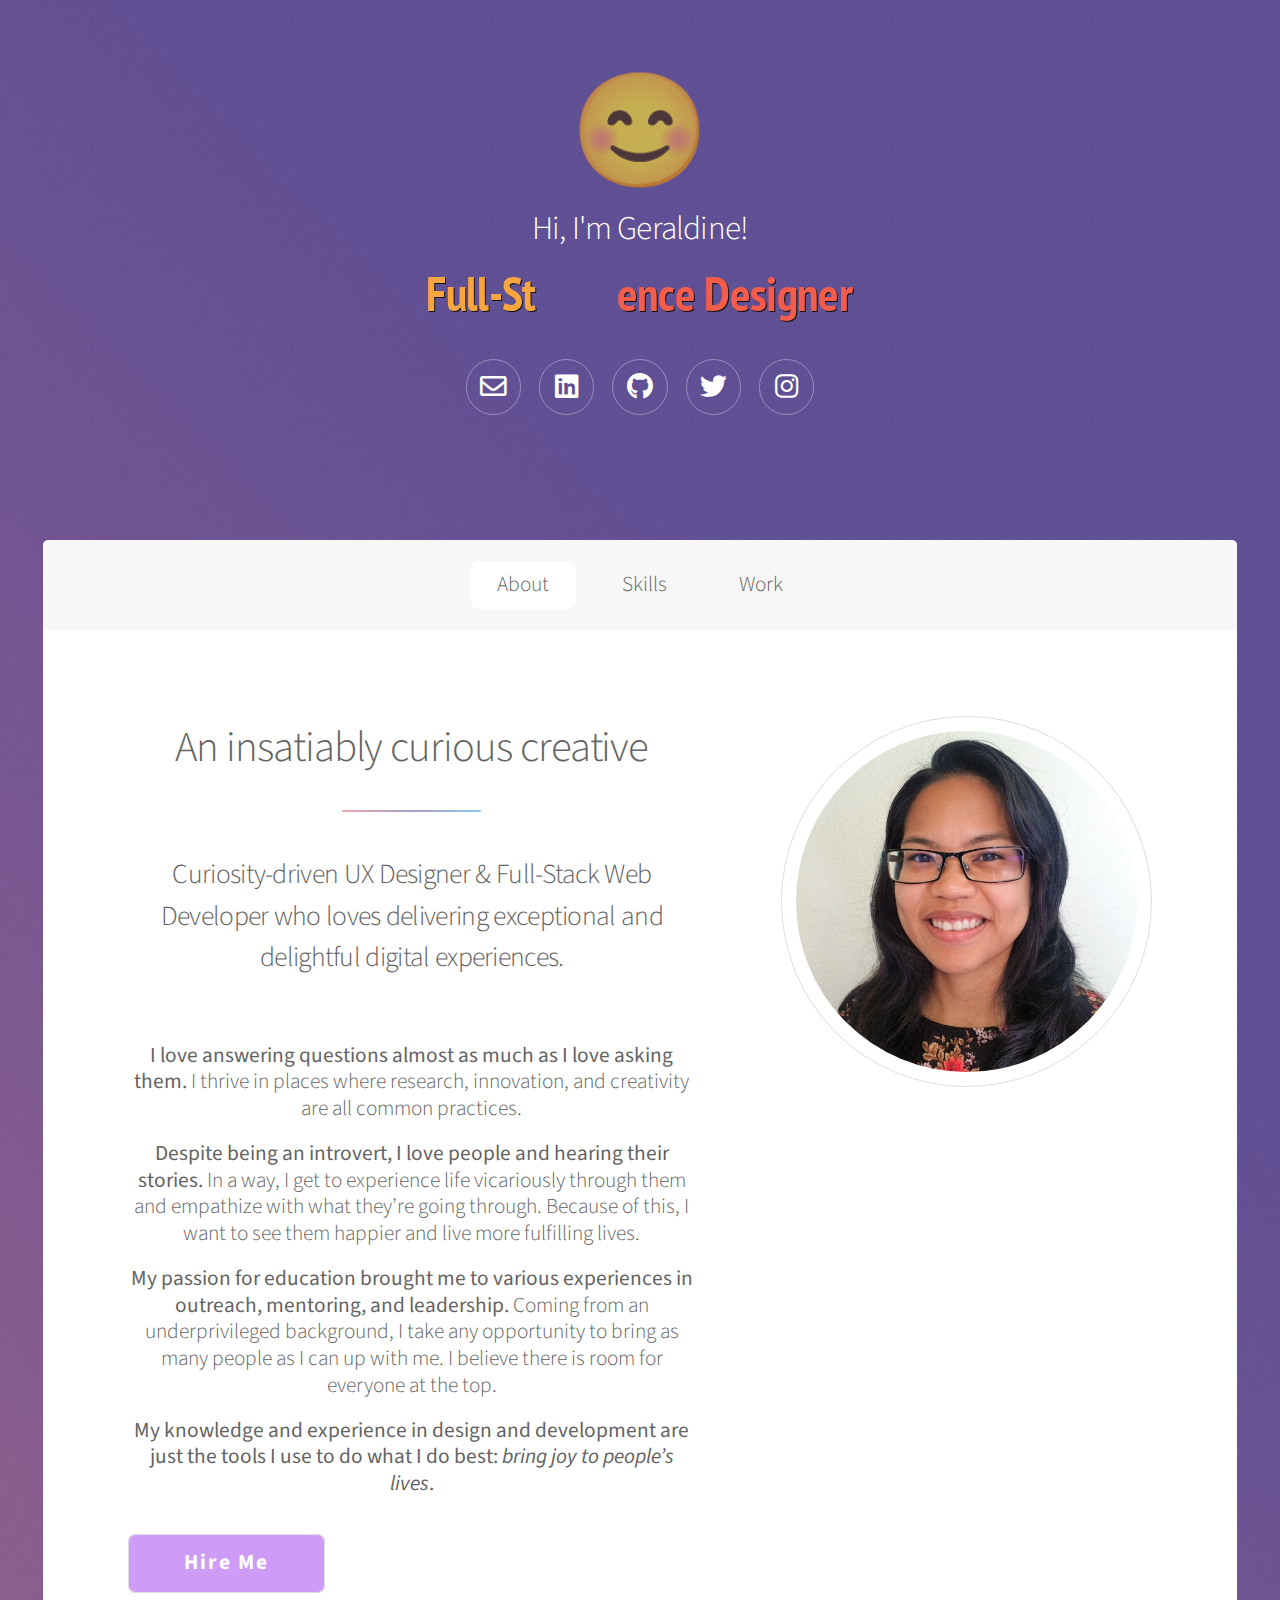
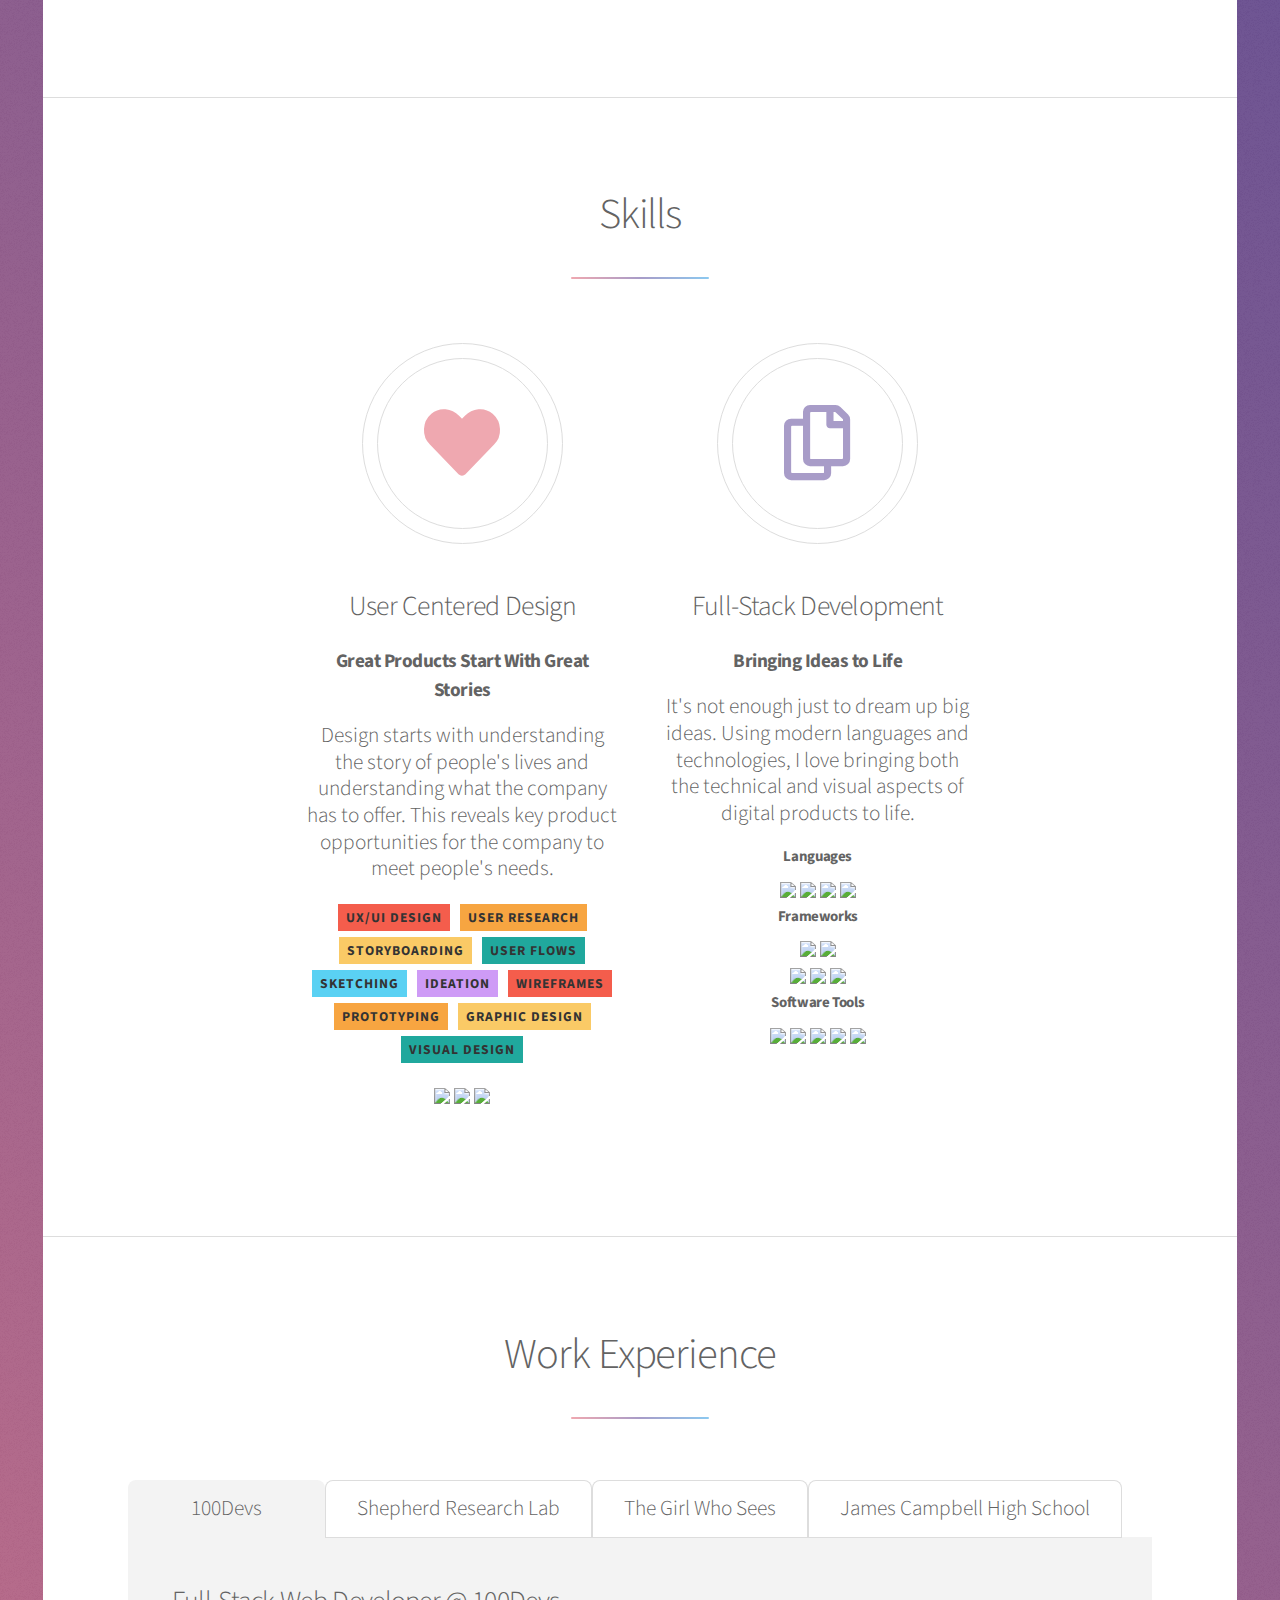
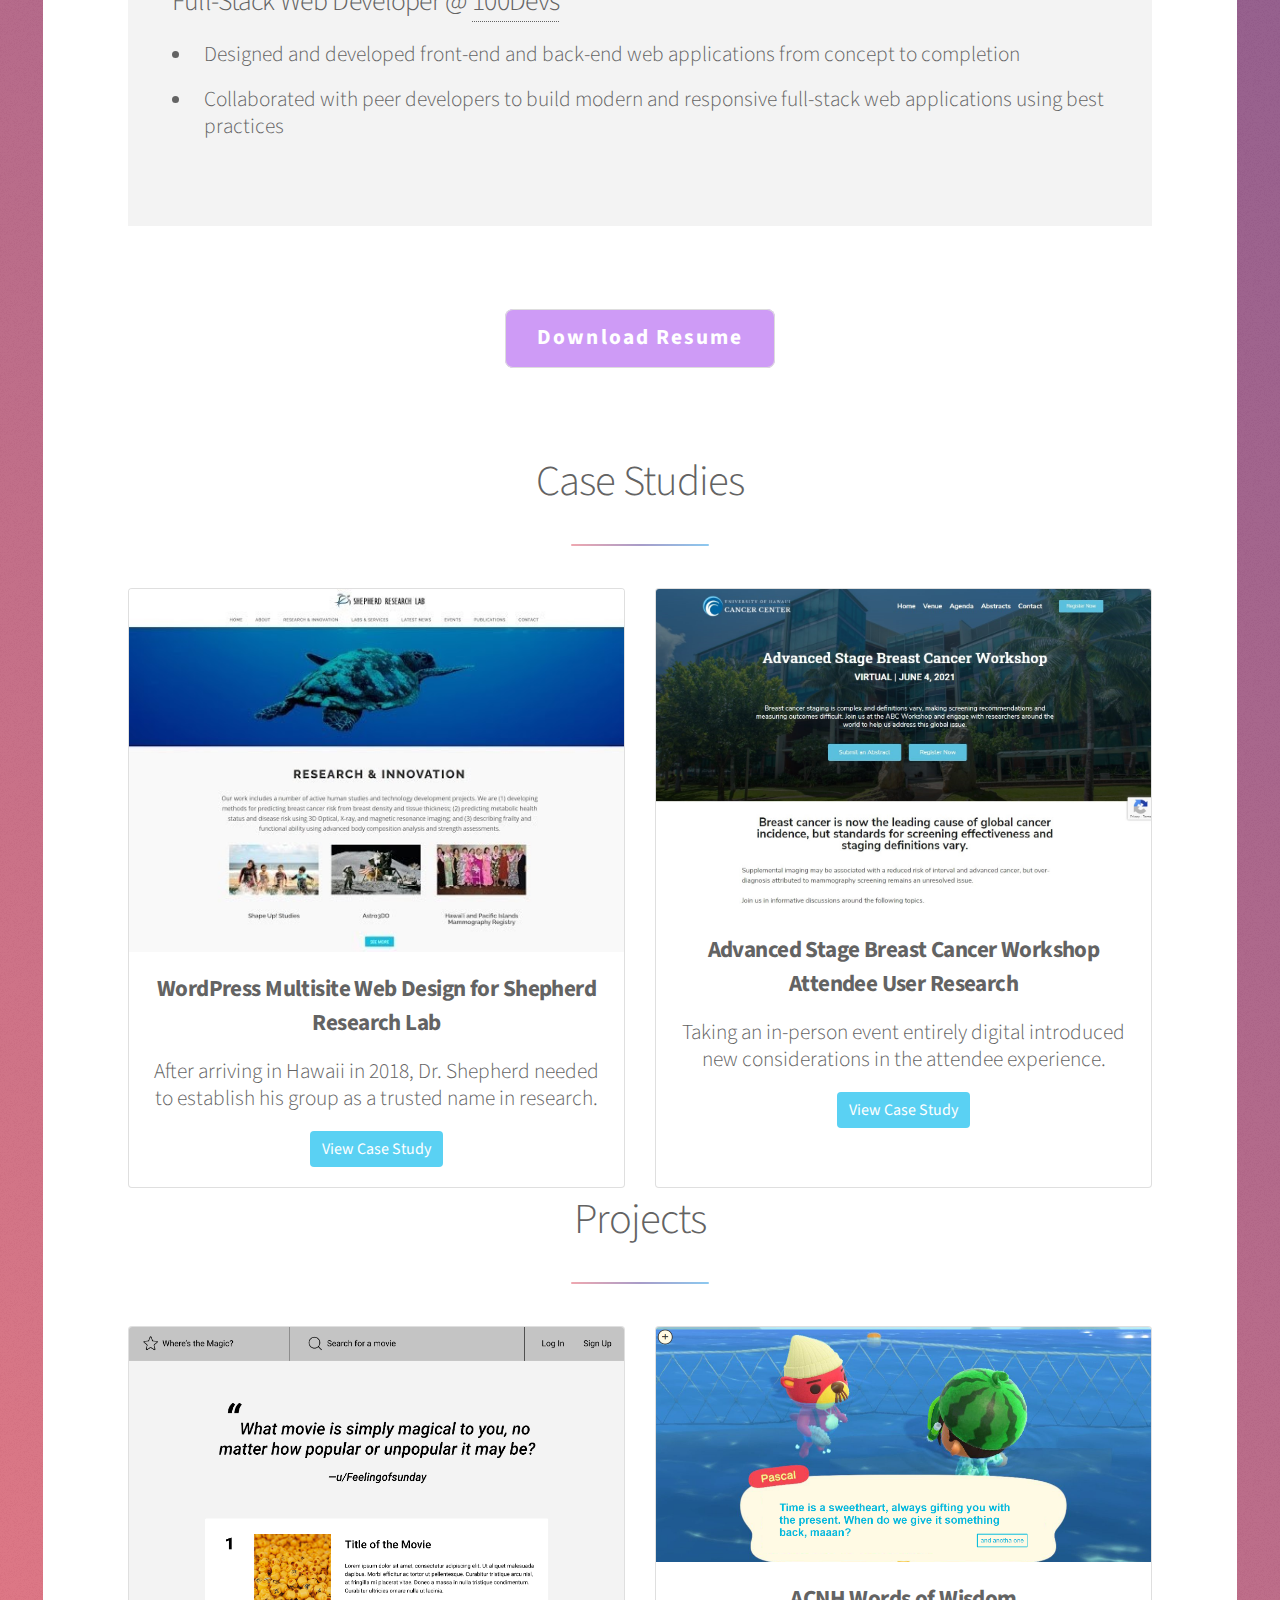
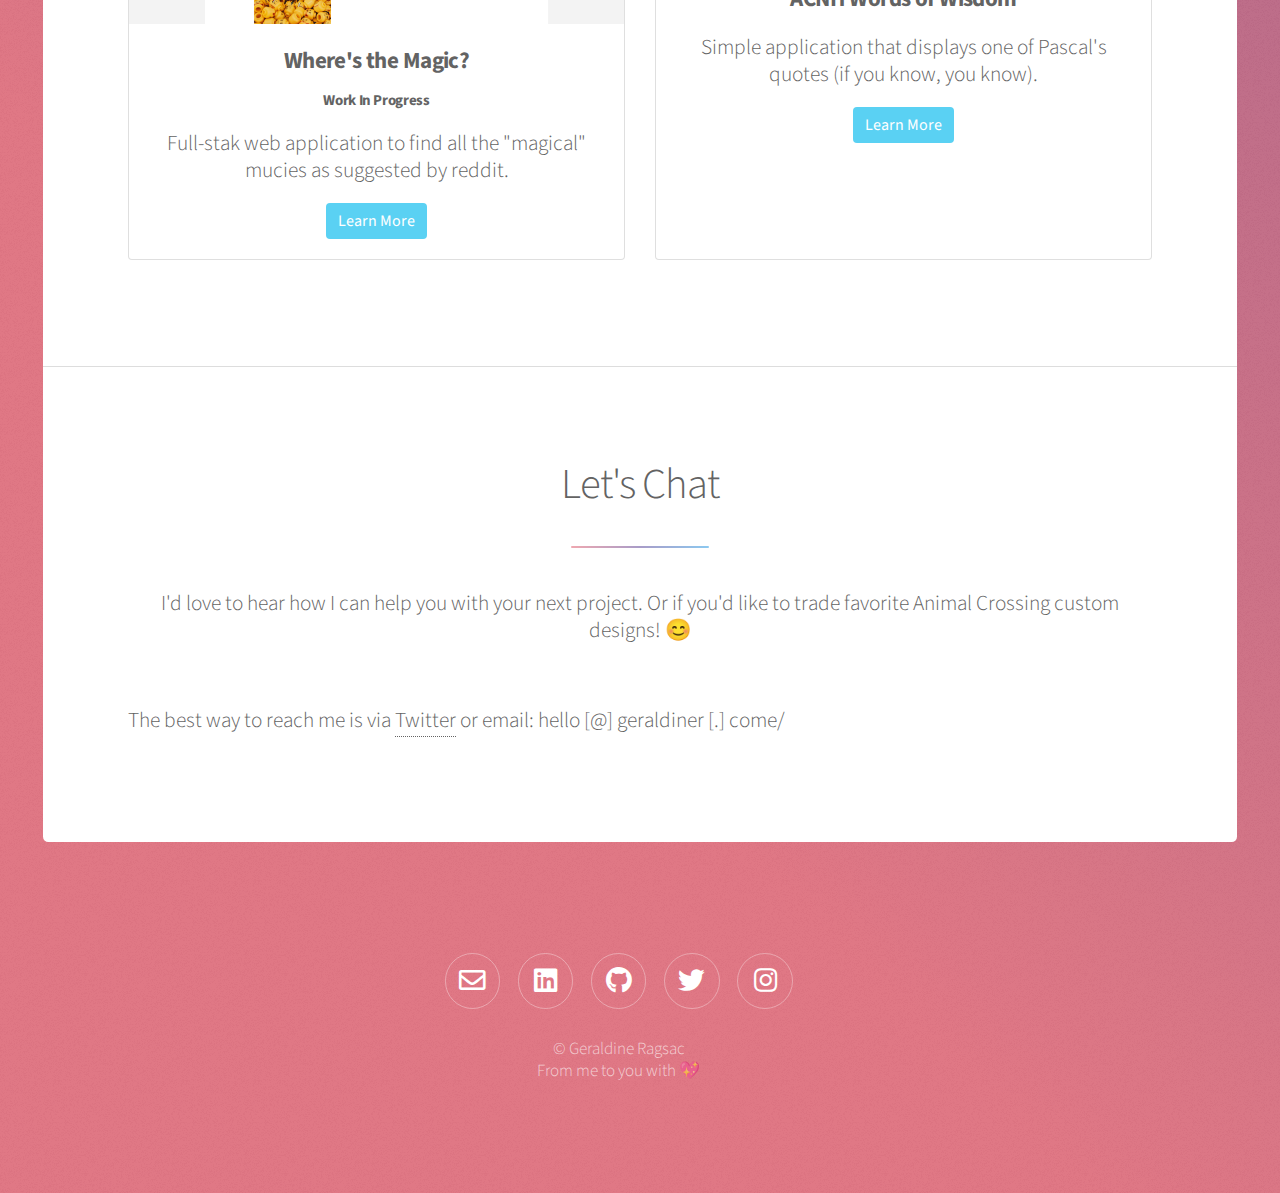
==== commit ac8984c6: "remove contact form" ====
--- a/index.html
+++ b/index.html
@@ -86,7 +86,6 @@
     <li><a href="#about" class="active">About</a></li>
     <li><a href="#skills">Skills</a></li>
     <li><a href="#work">Work</a></li>
-    <li><a href="#contact">Contact</a></li>
   </ul>
 </nav>
 
@@ -487,85 +486,7 @@
     </p>
   </section>
   <section class="footer major">
-    <form
-      method="post"
-      action="https://app.99inbound.com/api/e/2a7VUbB3"
-      target="_blank"
-    >
-      <input type="text" name="_gotcha" style="display: none" />
-      <input
-        type="hidden"
-        name="_next"
-        value="https://geraldiner.com/thanks.html"
-      />
-      <fieldset>
-        <section class="row contact-form">
-          <section class="col-lg-6 col-sm-12">
-            <label for="name">Your Name*</label>
-            <input
-              type="text"
-              name="name"
-              id="name"
-              value=""
-              placeholder="Your Name"
-              required
-            />
-          </section>
-          <section class="col-lg-6 col-sm-12">
-            <label for="email">Your Email*</label>
-            <input
-              type="email"
-              name="_replyto"
-              id="email"
-              value=""
-              placeholder="Email"
-              required
-            />
-          </section>
-          <section class="col-12">
-            <label for="subject">Message Subect*</label>
-            <input
-              type="text"
-              name="_subject"
-              id="subject"
-              value=""
-              placeholder="Subject"
-            />
-          </section>
-          <section class="col-12">
-            <label for="message">Your Message*</label>
-            <textarea
-              name="message"
-              id="message"
-              placeholder="Enter your message"
-              rows="6"
-              required
-            ></textarea>
-          </section>
-          <div style="position: absolute; left: -5000px">
-            <input
-              type="checkbox"
-              name="amazing_ultraviolet_cracked_dishwasher"
-              value="1"
-              tabindex="-1"
-              autocomplete="no"
-            />
-          </div>
-          <section class="col-12">
-            <ul class="actions special">
-              <li>
-                <input
-                  class="primary button"
-                  type="submit"
-                  value="Send Message"
-                  placeholder="Send Message"
-                />
-              </li>
-            </ul>
-          </section>
-        </section>
-      </fieldset>
-    </form>
+    <p>The best way to reach me is via <a href="https://twitter.com/geraldinedesu" target="_blank" rel="noopener noreferrer">Twitter</a> or email: hello [@] geraldiner [.] come/</p>
   </section>
 </section>
 </main>
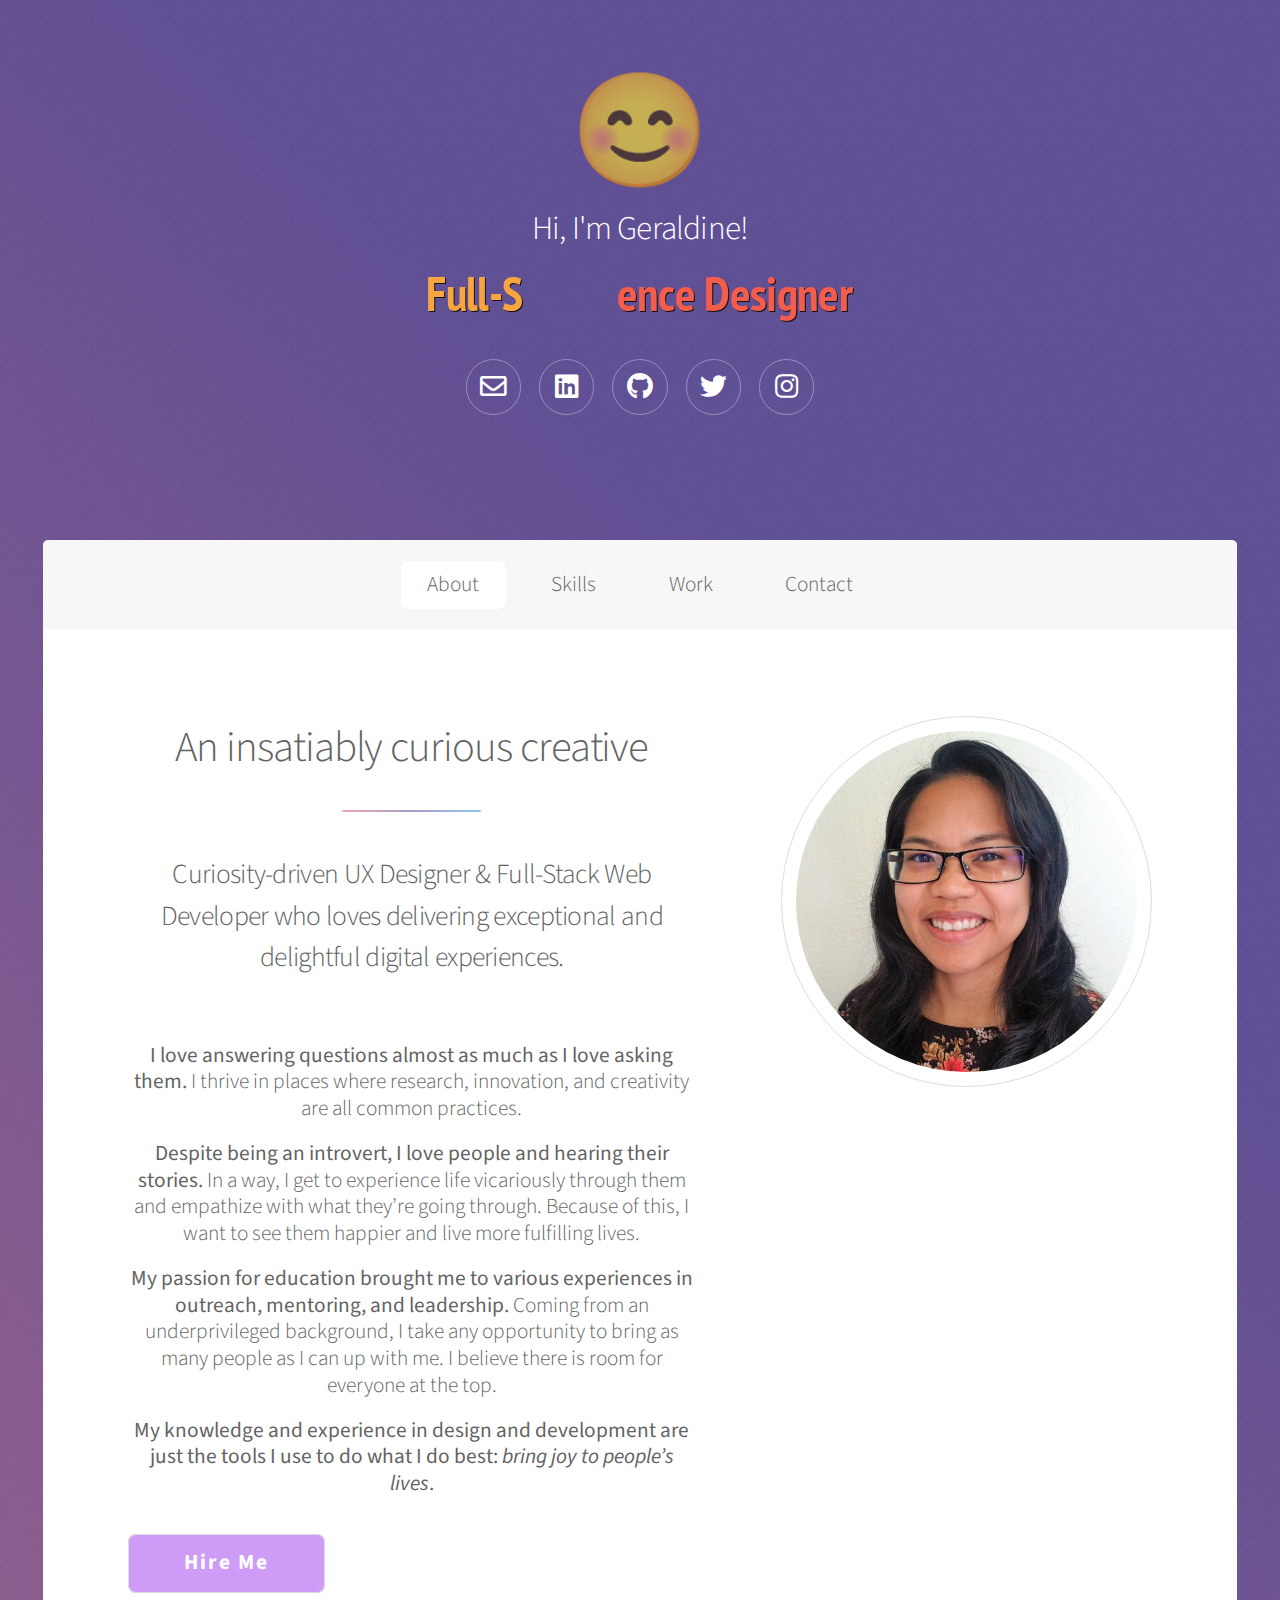
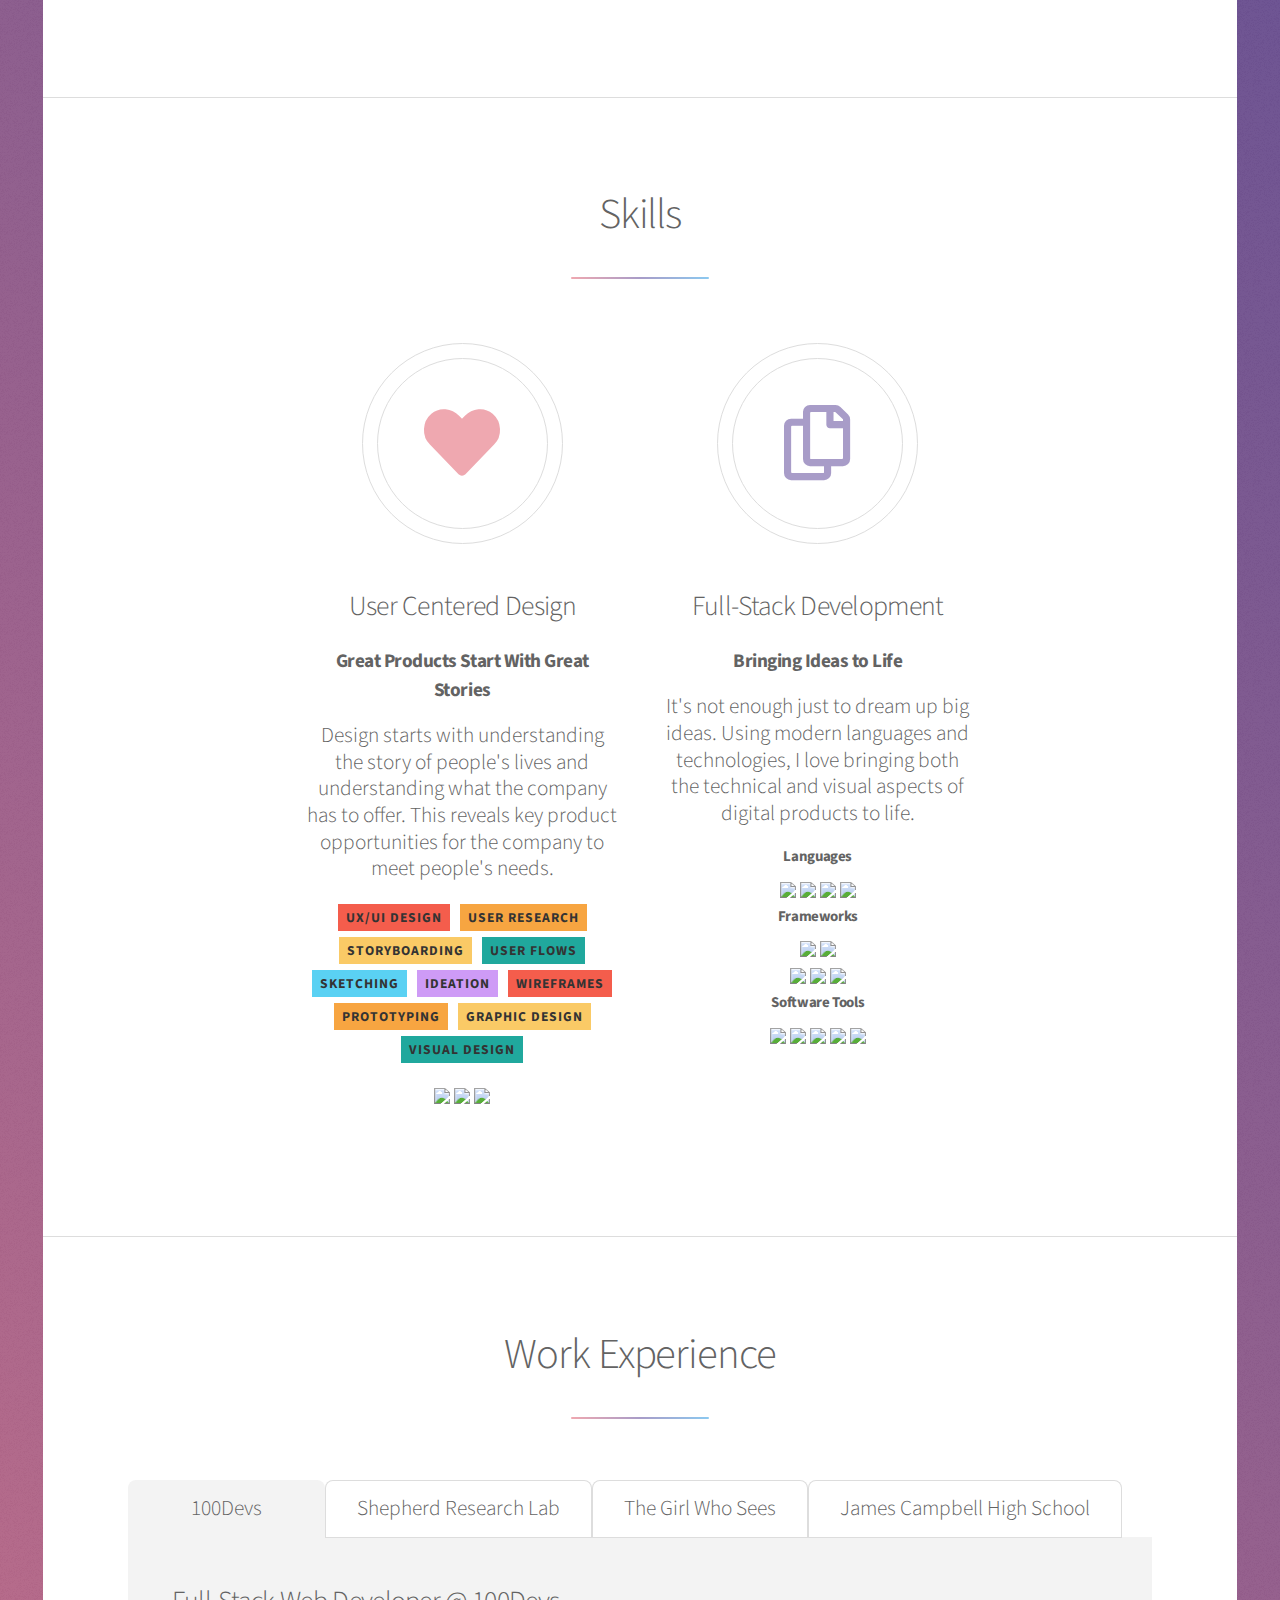
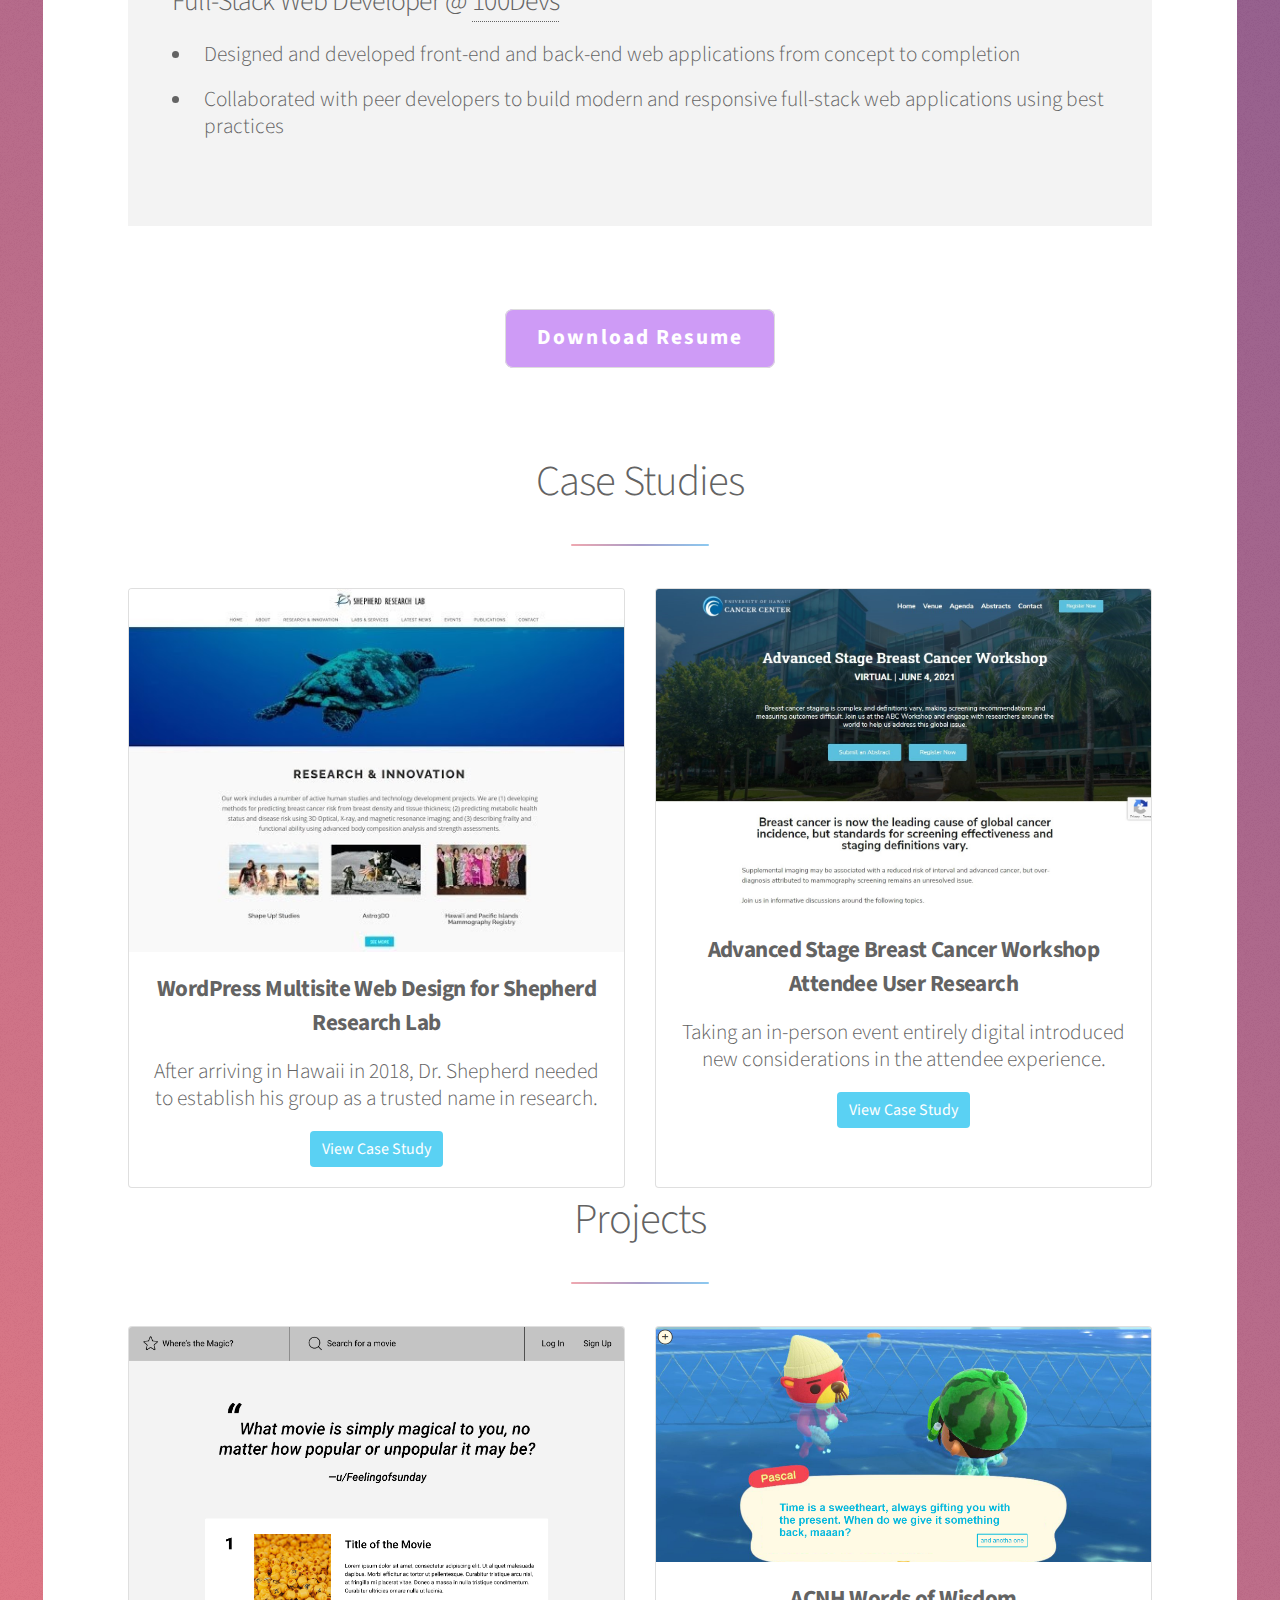
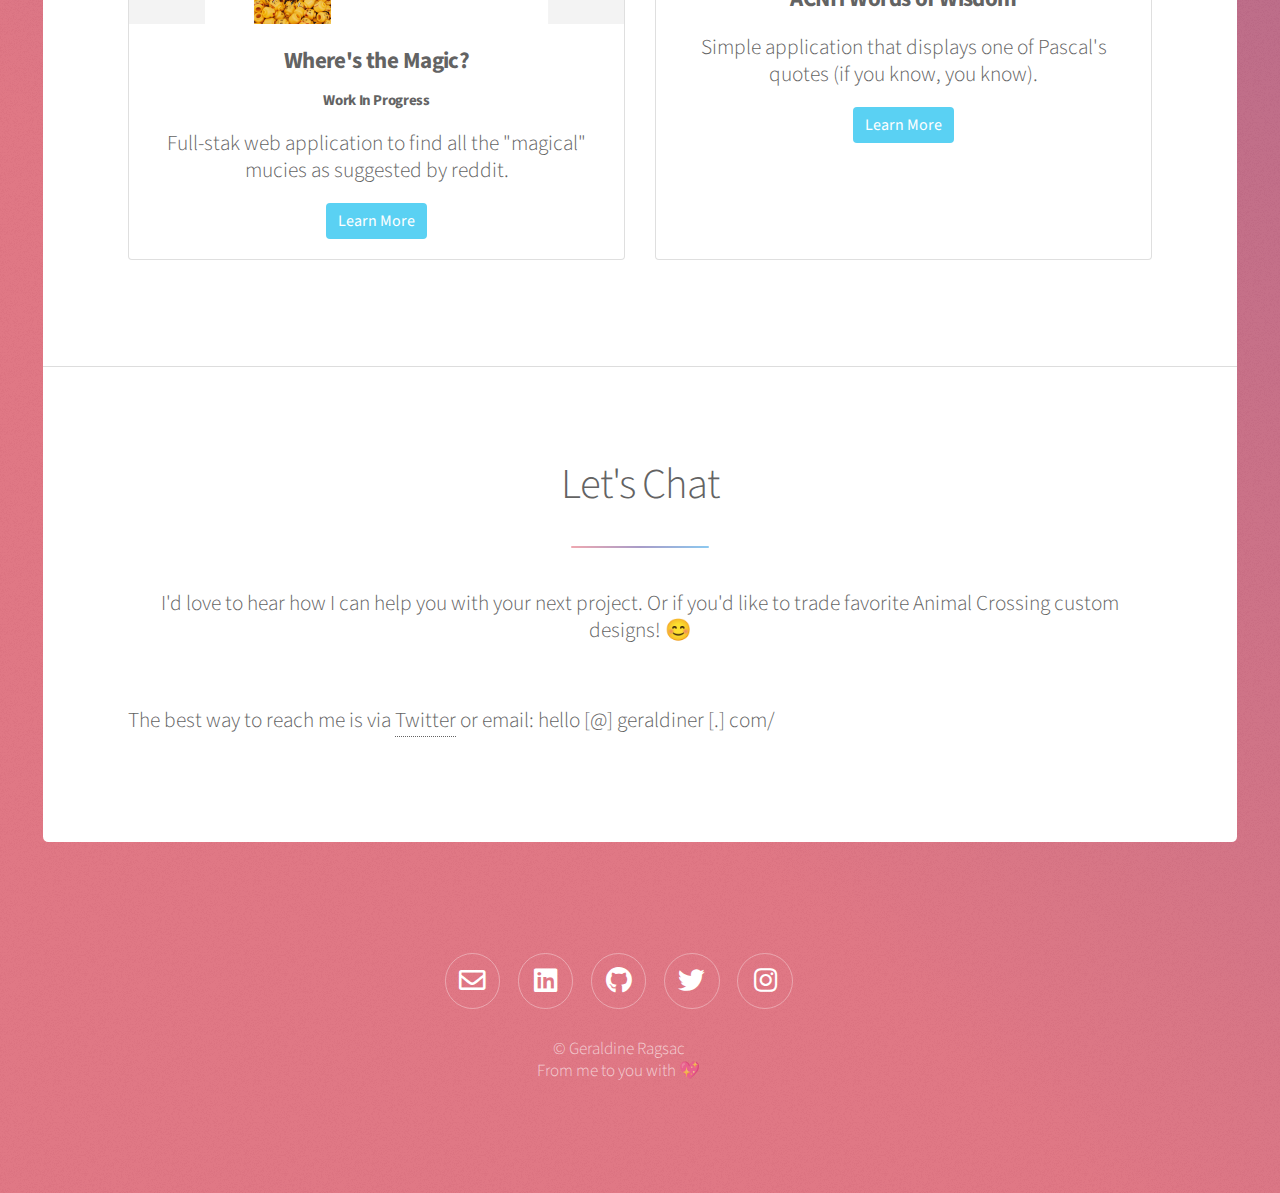
==== commit b45e1870: "fix links" ====
--- a/index.html
+++ b/index.html
@@ -86,6 +86,7 @@
     <li><a href="#about" class="active">About</a></li>
     <li><a href="#skills">Skills</a></li>
     <li><a href="#work">Work</a></li>
+    <li><a href="#contact">Contact</a></li>
   </ul>
 </nav>
 
@@ -486,7 +487,7 @@
     </p>
   </section>
   <section class="footer major">
-    <p>The best way to reach me is via <a href="https://twitter.com/geraldinedesu" target="_blank" rel="noopener noreferrer">Twitter</a> or email: hello [@] geraldiner [.] come/</p>
+    <p>The best way to reach me is via <a href="https://twitter.com/geraldinedesu" target="_blank" rel="noopener noreferrer">Twitter</a> or email: hello [@] geraldiner [.] com/</p>
   </section>
 </section>
 </main>
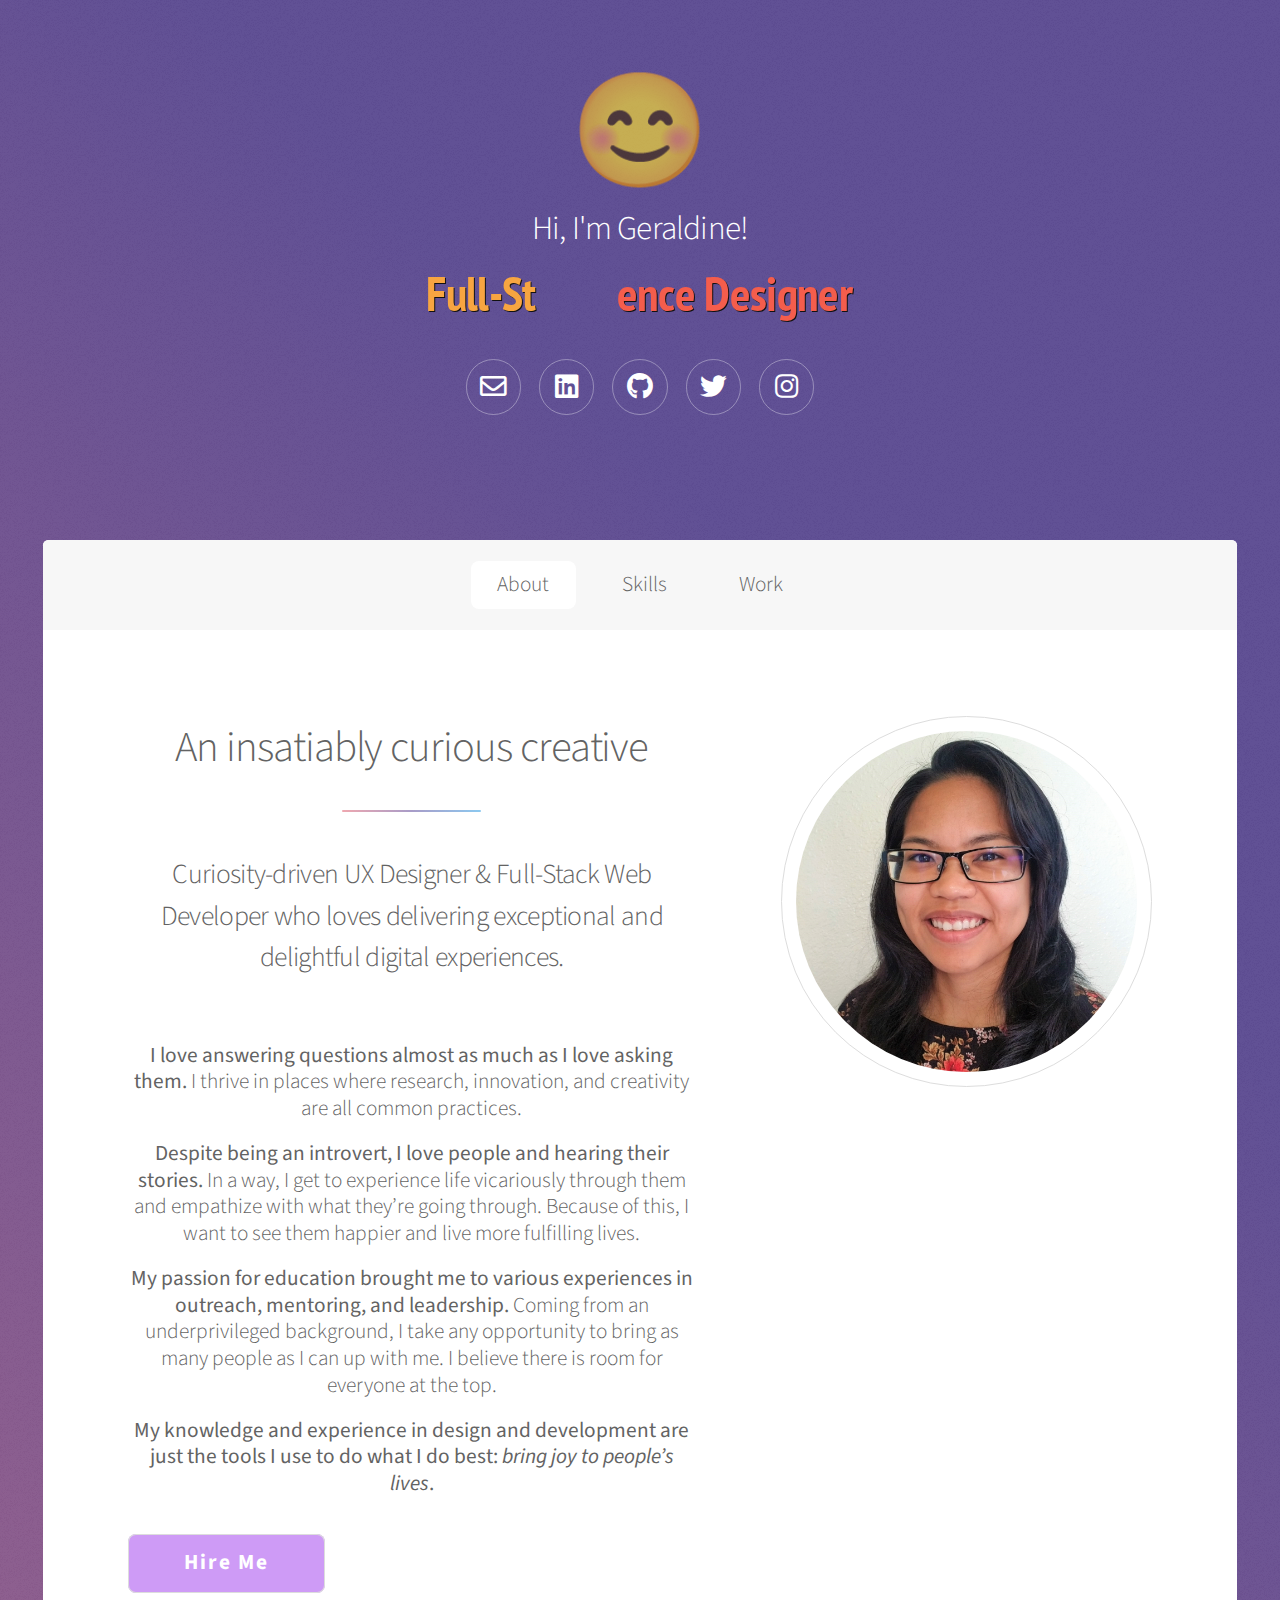
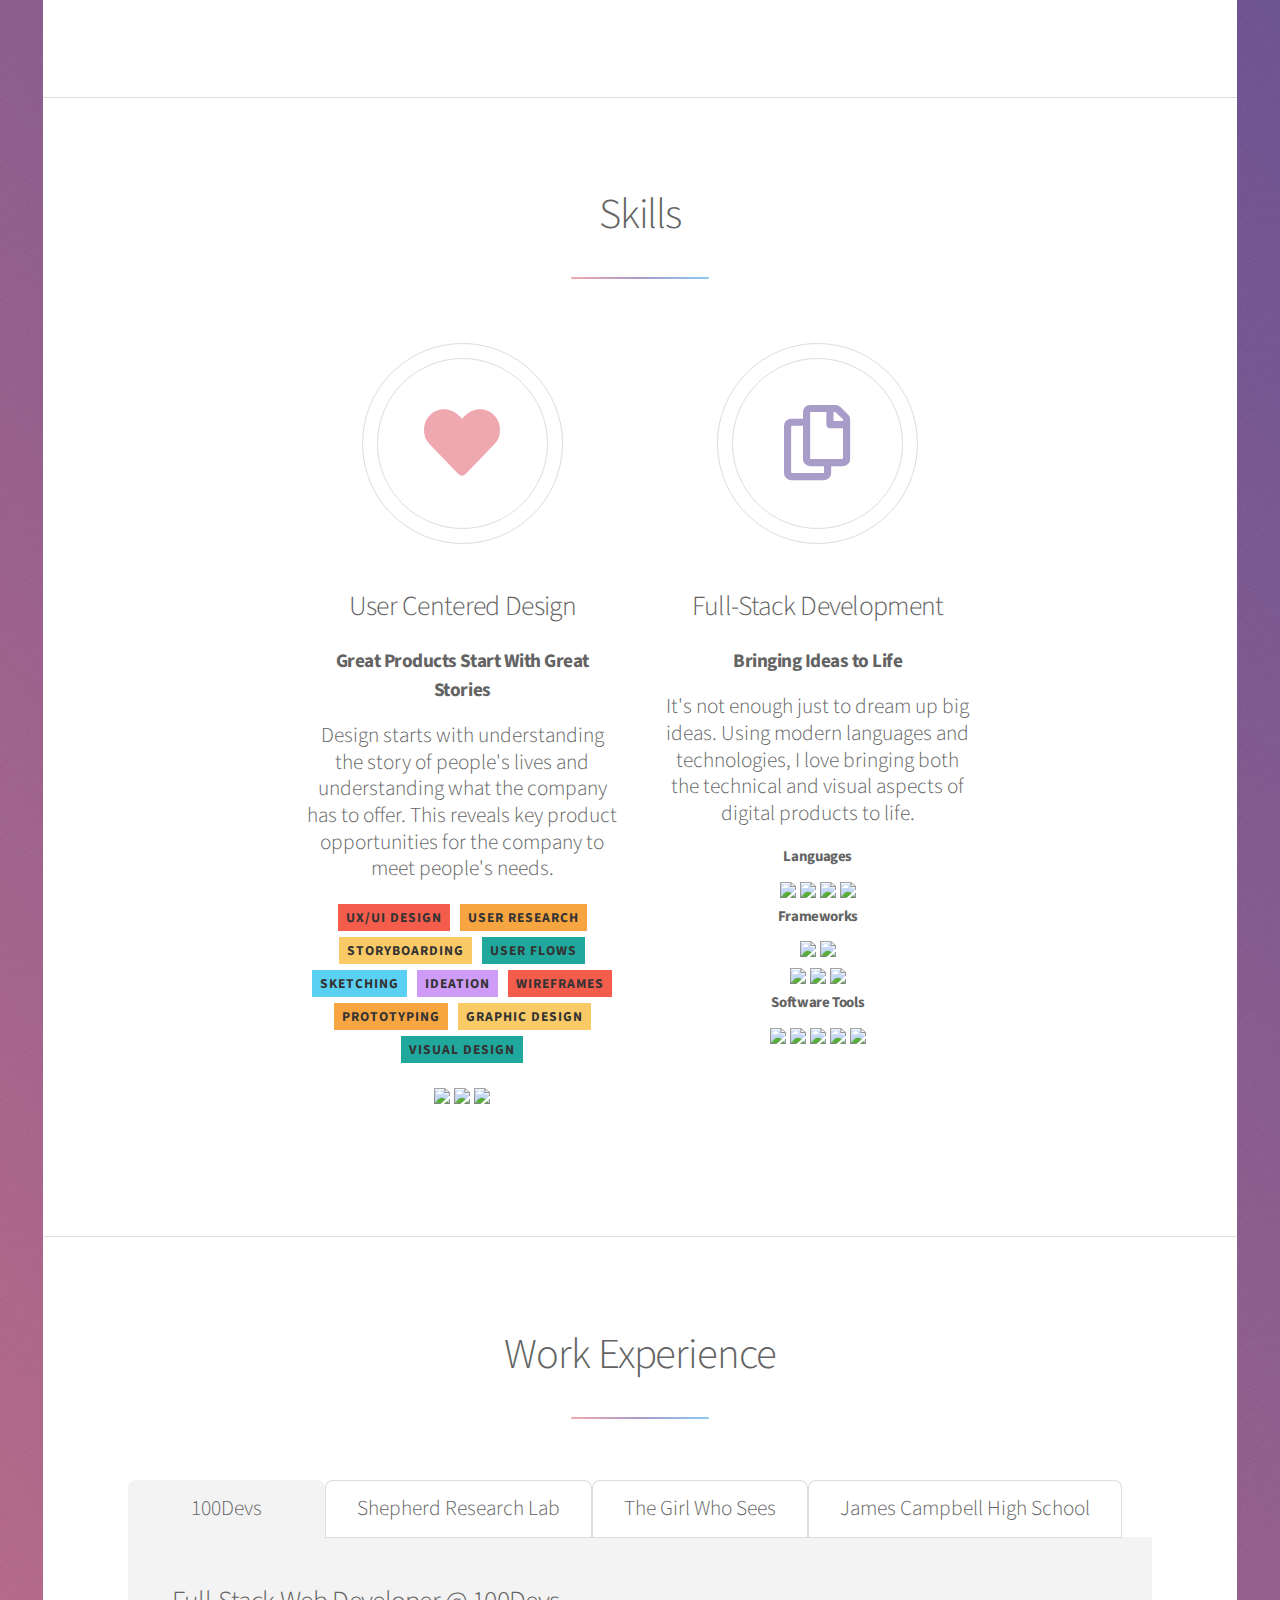
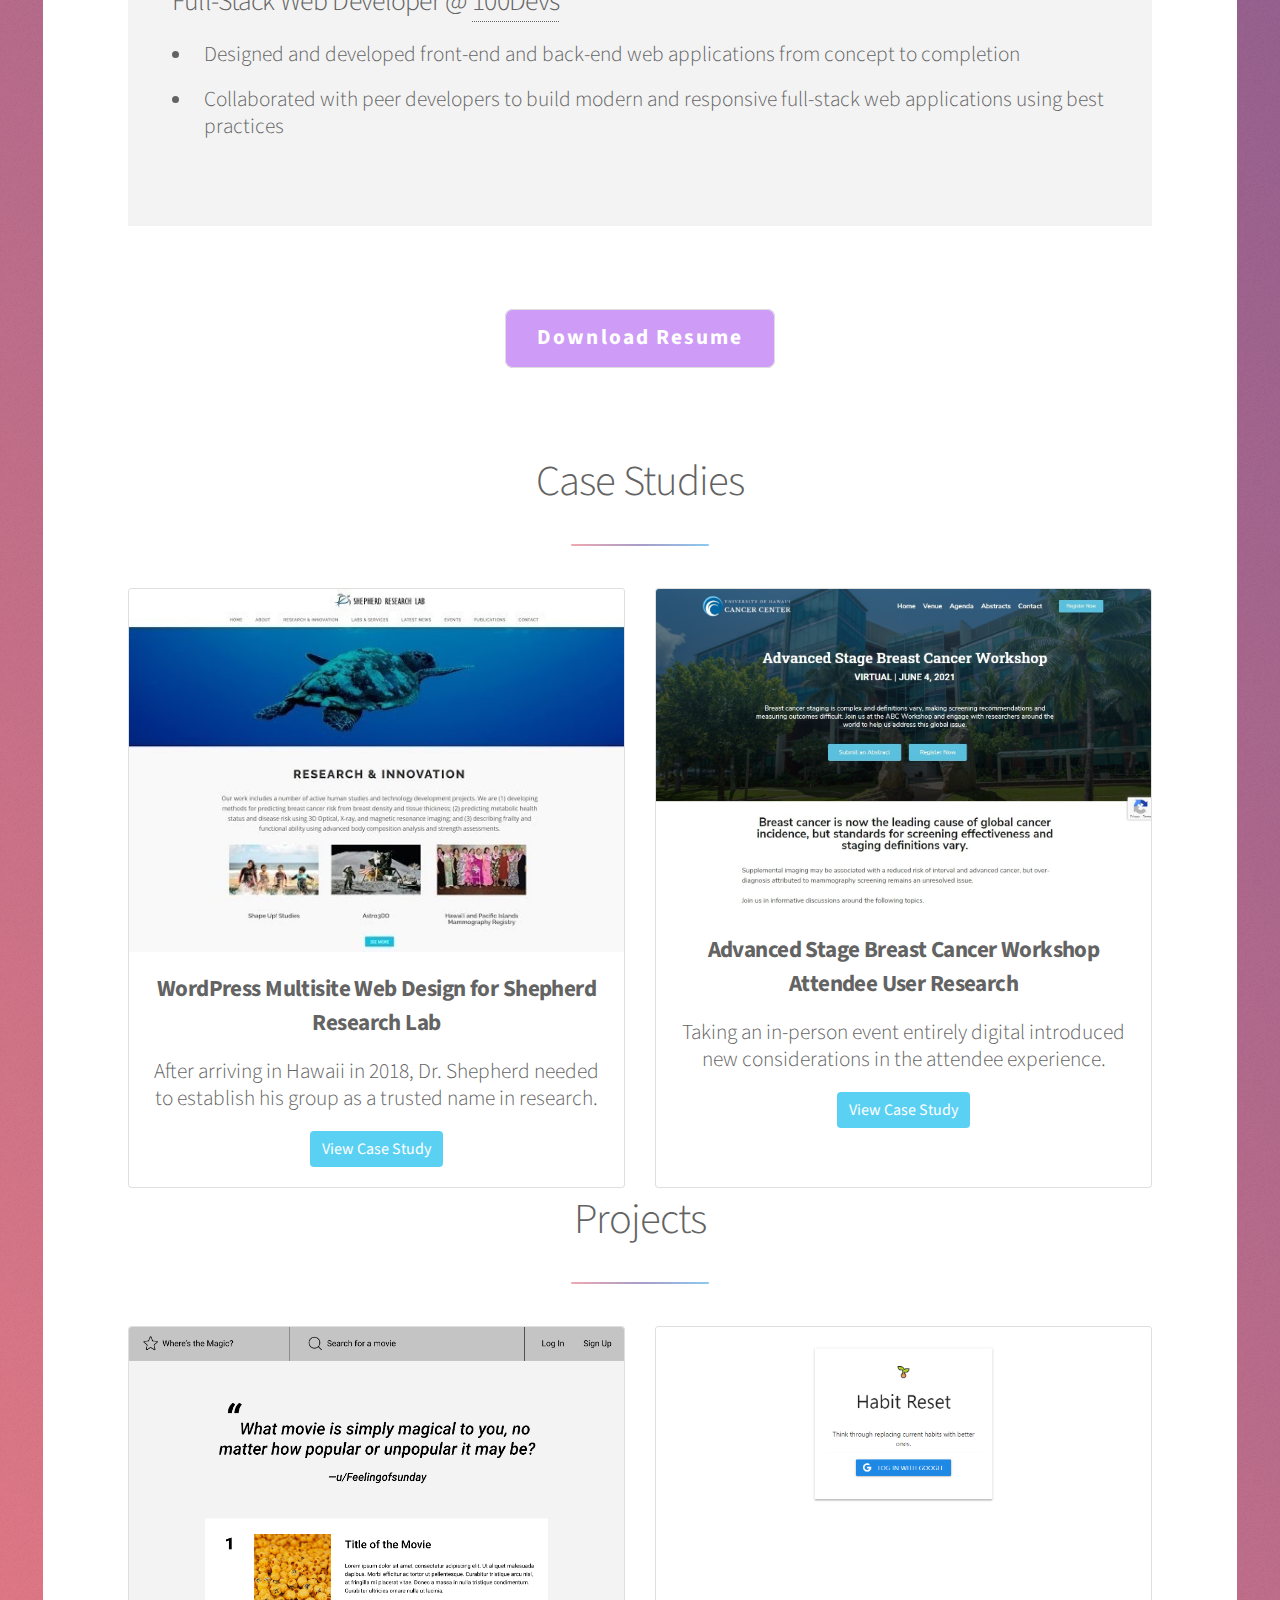
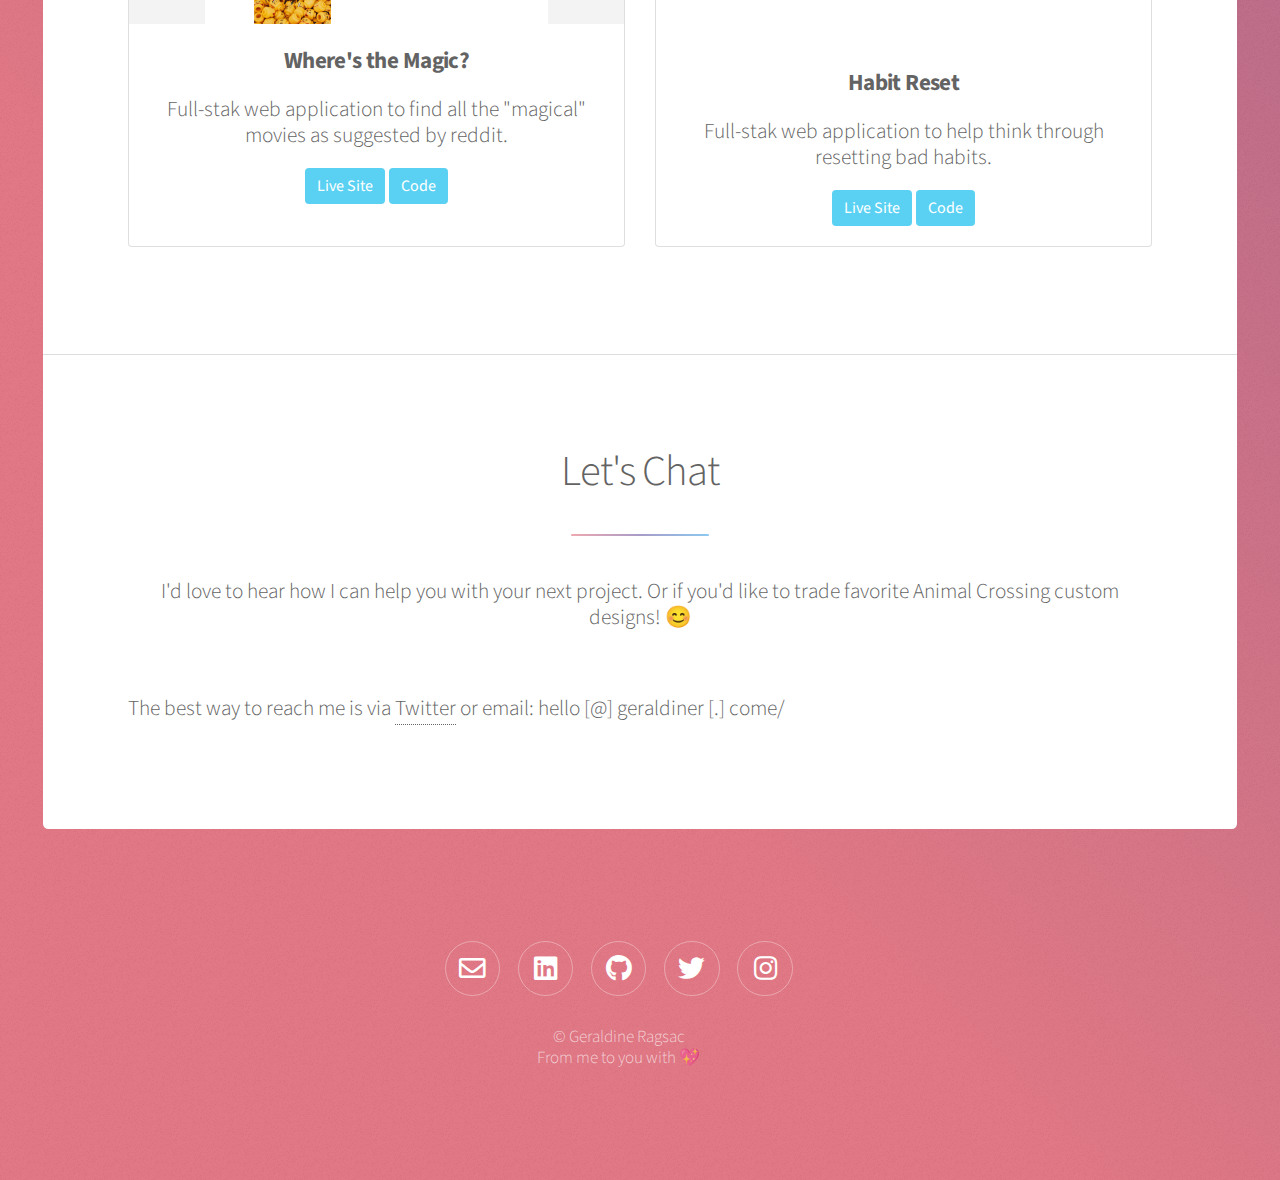
==== commit 425bb4ed: "add custom twitch page" ====
--- a/index.html
+++ b/index.html
@@ -17,7 +17,8 @@
     href="data:image/svg+xml,<svg xmlns=%22http://www.w3.org/2000/svg%22 viewBox=%220 0 100 100%22><text y=%22.9em%22 font-size=%2290%22>💃🏾</text></svg>"
   />
   <link rel="stylesheet" href="../assets/css/main.css" />
-  <link rel="stylesheet" href="../assets/css/custom.css" />
+  <link rel="stylesheet" href="../assets/css/geraldine.css" />
+  
   <noscript>
     <link rel="stylesheet" href="../assets/css/noscript.css"
   /></noscript>
@@ -86,7 +87,6 @@
     <li><a href="#about" class="active">About</a></li>
     <li><a href="#skills">Skills</a></li>
     <li><a href="#work">Work</a></li>
-    <li><a href="#contact">Contact</a></li>
   </ul>
 </nav>
 
@@ -437,15 +437,20 @@
           <div class="card-body">
             <h4 class="card-title">Where's the Magic?</h4>
             
-            <h6>Work In Progress</h6>
-            
-            <p class="card-text">Full-stak web application to find all the "magical" mucies as suggested by reddit.</p>
+            <p class="card-text">Full-stak web application to find all the "magical" movies as suggested by reddit.</p>
+            <a
+              href="https://wheresthemagic.herokuapp.com"
+              class="btn btn-primary"
+              target="_blank"
+              rel="noopener noreferrer"
+              >Live Site</a
+            >
             <a
               href="https://github.com/geraldiner/magical-movies"
               class="btn btn-primary"
               target="_blank"
               rel="noopener noreferrer"
-              >Learn More</a
+              >Code</a
             >
           </div>
         </div>
@@ -454,20 +459,27 @@
       <section class="project col-lg-6 col-sm-12">
         <div class="card">
           <img
-            src="../assets/img/covers/acnhquotes-live-site.png"
+            src="../assets/img/covers/habitreset-live-site.png"
             class="card-img-top"
-            alt="ACNH Words of Wisdom"
+            alt="Habit Reset"
           />
           <div class="card-body">
-            <h4 class="card-title">ACNH Words of Wisdom</h4>
+            <h4 class="card-title">Habit Reset</h4>
             
-            <p class="card-text">Simple application that displays one of Pascal's quotes (if you know, you know).</p>
+            <p class="card-text">Full-stak web application to help think through resetting bad habits.</p>
             <a
-              href="https://github.com/geraldiner/acnh-quotes"
+              href="https://habit-reset.herokuapp.com"
               class="btn btn-primary"
               target="_blank"
               rel="noopener noreferrer"
-              >Learn More</a
+              >Live Site</a
+            >
+            <a
+              href="https://github.com/geraldiner/habit-reset"
+              class="btn btn-primary"
+              target="_blank"
+              rel="noopener noreferrer"
+              >Code</a
             >
           </div>
         </div>
@@ -487,7 +499,7 @@
     </p>
   </section>
   <section class="footer major">
-    <p>The best way to reach me is via <a href="https://twitter.com/geraldinedesu" target="_blank" rel="noopener noreferrer">Twitter</a> or email: hello [@] geraldiner [.] com/</p>
+    <p>The best way to reach me is via <a href="https://twitter.com/geraldinedesu" target="_blank" rel="noopener noreferrer">Twitter</a> or email: hello [@] geraldiner [.] come/</p>
   </section>
 </section>
 </main>
--- a/assets/css/geraldine.css
+++ b/assets/css/geraldine.css
@@ -0,0 +1,497 @@
+/* Override */
+html {
+  scroll-behavior: smooth;
+}
+
+body {
+  font-size: 16pt;
+  line-height: 1.25;
+}
+
+p,
+li {
+  margin: 1.15rem 0 1.15rem 0;
+}
+
+h4,
+h5,
+h6 {
+  font-weight: bold;
+}
+
+h1 {
+  font-size: 2.488rem;
+}
+
+h2 {
+  font-size: 2.074rem;
+}
+
+h3 {
+  font-size: 1.728rem;
+}
+
+h4 {
+  font-size: 1.44rem;
+}
+
+h5 {
+  font-size: 1.2rem;
+}
+
+a,
+a:hover,
+a:focus {
+  text-decoration: none;
+}
+
+#main a.button {
+  font-weight: bold;
+  letter-spacing: 0.1em;
+  color: #fff !important;
+  background-color: #ce9bf6 !important;
+  transition: all 400ms ease-in-out;
+}
+
+#main a.button:hover {
+  color: #ce9bf6 !important;
+  background-color: transparent !important;
+}
+
+.btn-primary {
+  border: none;
+  background-color: #5ad1f3 !important;
+}
+
+.spotlight {
+  align-items: flex-start;
+}
+
+.spotlight .image:hover {
+}
+
+#header.alt {
+  padding-top: 4rem;
+}
+
+#header.alt .logo {
+  font-size: 7rem;
+  margin: 0;
+}
+
+#footer > * {
+  width: calc(100% - 2em);
+  text-align: center;
+}
+
+.footer.major {
+  text-align: left;
+}
+
+/* Custom */
+.geraldine {
+  font-weight: bold;
+  color: white !important;
+}
+
+.inner {
+  display: flex;
+  flex-direction: column;
+  justify-content: center;
+  align-items: center;
+}
+
+.rotate-text {
+  text-align: center;
+  display: flex;
+  margin: 1rem 0 3rem 0;
+  align-items: center;
+  justify-content: center;
+}
+
+.word {
+  font-family: "PT Sans Narrow", "Arial Narrow", sans-serif;
+  font-weight: bold;
+  position: absolute;
+  opacity: 0;
+  font-weight: bold;
+  font-size: 3rem;
+  white-space: pre;
+  text-shadow: 1px 1px #111;
+}
+
+.letter {
+  display: inline-block;
+  position: relative;
+  transform: translateZ(25px);
+  transform-origin: 50% 50% 25px;
+}
+
+.letter.out {
+  transform: rotateX(90deg);
+  transition: transform 0.32s cubic-bezier(0.55, 0.055, 0.675, 0.19);
+}
+
+.letter.behind {
+  transform: rotateX(-90deg);
+}
+
+.letter.in {
+  transform: rotateX(0deg);
+  transition: transform 0.38s cubic-bezier(0.175, 0.885, 0.32, 1.275);
+}
+
+.red {
+  color: #f45d4c;
+}
+
+.orange {
+  color: #f7a541;
+}
+
+.yellow {
+  color: #faca66;
+}
+
+.green {
+  color: #20a89d;
+}
+
+.blue {
+  color: #5ad1f3;
+}
+
+.purple {
+  color: #ce9bf6;
+}
+
+.bg-red {
+  background-color: #f45d4c;
+}
+
+.bg-orange {
+  background-color: #f7a541;
+}
+
+.bg-yellow {
+  background-color: #faca66;
+}
+
+.bg-green {
+  background-color: #20a89d;
+}
+
+.bg-blue {
+  background-color: #5ad1f3;
+}
+
+.bg-purple {
+  background-color: #ce9bf6;
+}
+
+#work-tabs {
+  border: none;
+}
+
+#work-tabs li {
+  padding: 0;
+}
+
+.work-tab {
+  border-bottom-left-radius: 0px;
+  border-bottom-right-radius: 0px;
+}
+
+.work-tab.active {
+  box-shadow: none !important;
+  /* border-left: 1px solid #eee;
+  border-right: 1px solid #eee;
+  border-top: 1px solid #eee; */
+  background-color: #f3f3f3 !important;
+  color: forestgreen !important;
+}
+
+.tab-content {
+  text-align: left;
+  border: 1px solid #f3f3f3;
+  padding: 2em;
+  background-color: #f3f3f3;
+}
+
+.project-row {
+  height: max-content;
+}
+
+.project .card {
+  height: 100%;
+}
+
+#main-project {
+  display: flex;
+}
+
+#main-project > * {
+  margin: 0;
+  height: 100%;
+}
+
+#main-project .sidebar {
+  width: calc(100% / 3);
+  height: 100vh;
+  max-height: 100vh;
+  position: fixed;
+  padding: 2rem 4rem;
+  font-size: 1rem;
+}
+
+#footer {
+  justify-content: center;
+}
+
+#project-page-main #footer {
+  position: fixed;
+  left: 0;
+  bottom: 0;
+  width: calc(100% / 3);
+  padding: 0;
+  margin: 1.5rem auto;
+}
+
+#project-page-main .icons {
+  font-size: 0.85rem;
+}
+
+#footer > ul.icons,
+#footer .copyright {
+  margin: 0;
+  margin: 0.5rem 0 0.25rem 0;
+}
+
+.details {
+  display: flex;
+}
+
+.details > * {
+  width: calc(100% / 2);
+  padding-right: 1rem;
+}
+
+.image.fit {
+  margin: 1em 0;
+}
+
+.sidebar ol li {
+  margin: 0.25rem 0;
+}
+
+#main-project .project-content {
+  background-color: white;
+  width: calc(100% * 2 / 3);
+  margin-left: calc(100% / 3);
+  min-height: 100vh;
+  padding: 2rem 8rem;
+}
+
+#main-project .project-content * {
+  color: #333;
+}
+
+.project-h {
+  margin: 1.25rem 0 1rem 0;
+  line-height: 2rem;
+}
+
+.uxtag {
+  color: #333;
+  text-transform: uppercase;
+  letter-spacing: 1px;
+  font-size: 0.85rem;
+  font-weight: bold;
+  display: inline-block;
+  padding: 5px 8px;
+  margin: 3px;
+}
+
+section.major {
+  margin-bottom: 3em;
+}
+
+section.major h2 {
+  font-size: 2em;
+}
+
+section.major h2:after,
+hr {
+  display: block;
+  content: "";
+  width: 3.25em;
+  height: 2px;
+  margin: 0.7em 0 1em 0;
+  border-radius: 2px;
+}
+
+hr {
+  margin: 2rem 0 2rem 0;
+}
+
+.divider {
+  display: block;
+  font-size: 2rem;
+  text-align: center;
+  margin-top: 2rem;
+  margin-bottom: 3rem;
+}
+
+section.special section.major h2:after,
+article.special section.major h2:after {
+  margin-left: auto;
+  margin-right: auto;
+}
+
+section.major.special {
+  text-align: center;
+}
+
+section.major.special h2:after {
+  margin-left: auto;
+  margin-right: auto;
+}
+
+.footer.major {
+  margin-top: 3em;
+}
+
+@media screen and (max-width: 736px) {
+  section.major {
+    margin-bottom: 0;
+  }
+
+  section.major h2 {
+    font-size: 1.5em;
+  }
+
+  section.major p br {
+    display: none;
+  }
+
+  .footer.major {
+    margin-top: 0;
+  }
+}
+
+section.major h2:after,
+hr {
+  background-color: rgba(255, 255, 255, 0.35);
+}
+
+section.major h2:after,
+hr {
+  background-color: #dddddd;
+  background-image: -moz-linear-gradient(90deg, #efa8b0, #a89cc8, #8cc9f0);
+  background-image: -webkit-linear-gradient(90deg, #efa8b0, #a89cc8, #8cc9f0);
+  background-image: -ms-linear-gradient(90deg, #efa8b0, #a89cc8, #8cc9f0);
+  background-image: linear-gradient(90deg, #efa8b0, #a89cc8, #8cc9f0);
+}
+
+/* Media Queries */
+@media screen and (max-width: 1024px) {
+  #main-project .project-content {
+    padding-left: 4rem;
+    padding-right: 4rem;
+  }
+}
+
+@media screen and (max-width: 980px) {
+  #header.alt {
+    padding-top: 2rem;
+  }
+
+  #header.alt .logo {
+    font-size: 5rem;
+    margin: 0;
+  }
+
+  .spotlight {
+    justify-content: center;
+    align-items: center;
+  }
+
+  .word {
+    font-size: 2.5rem;
+  }
+
+  .project-row {
+    width: 100%;
+    justify-content: center;
+    margin: 0;
+    padding: 0;
+  }
+
+  .project {
+    margin: 15px auto;
+    padding: 0;
+  }
+}
+
+@media screen and (max-width: 768px) {
+  #main-project {
+    font-size: 13pt;
+  }
+
+  #main-project .sidebar,
+  #main-project .project-content {
+    padding-left: 1.5rem;
+    padding-right: 1.5rem;
+  }
+
+  #project-page-main #footer {
+    position: relative;
+    font-size: 1rem;
+  }
+
+  #project-page-main .icons {
+    font-size: 0.75rem;
+    text-align: left;
+  }
+
+  #work-tabs li.nav-item {
+    margin: 0;
+  }
+}
+
+@media screen and (max-width: 425px) {
+  #main-project {
+    flex-direction: column;
+  }
+
+  #main-project .sidebar,
+  #main-project .project-content {
+    width: 100%;
+    margin: 0;
+    position: relative;
+    height: auto;
+  }
+
+  #project-page-main #footer {
+    width: 100% !important;
+  }
+
+  #project-page-main #footer > * {
+    text-align: center;
+    margin: 0.5rem auto;
+  }
+
+  body {
+    font-size: 14pt !important;
+  }
+
+  .word {
+    font-size: 1.75rem;
+  }
+}
+
+@media screen and (max-width: 375px) {
+  body {
+    font-size: 12pt !important;
+  }
+}
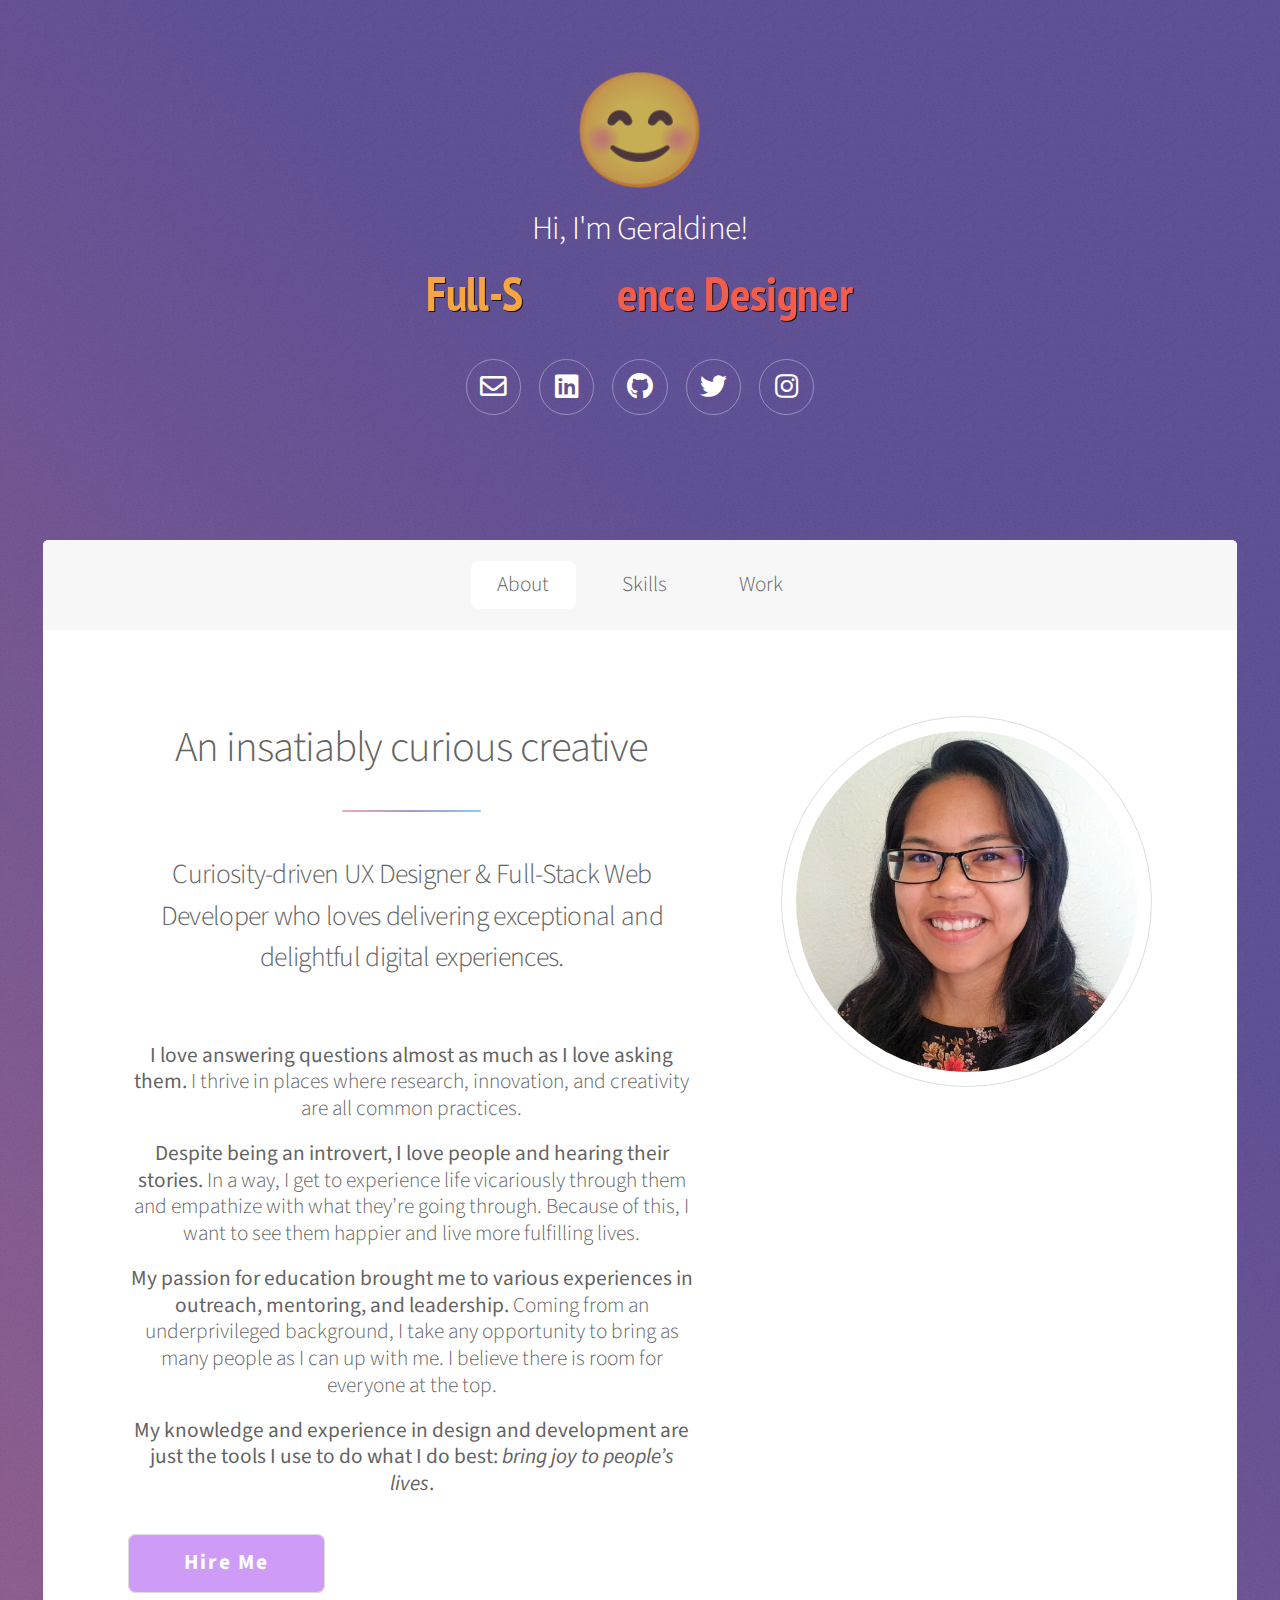
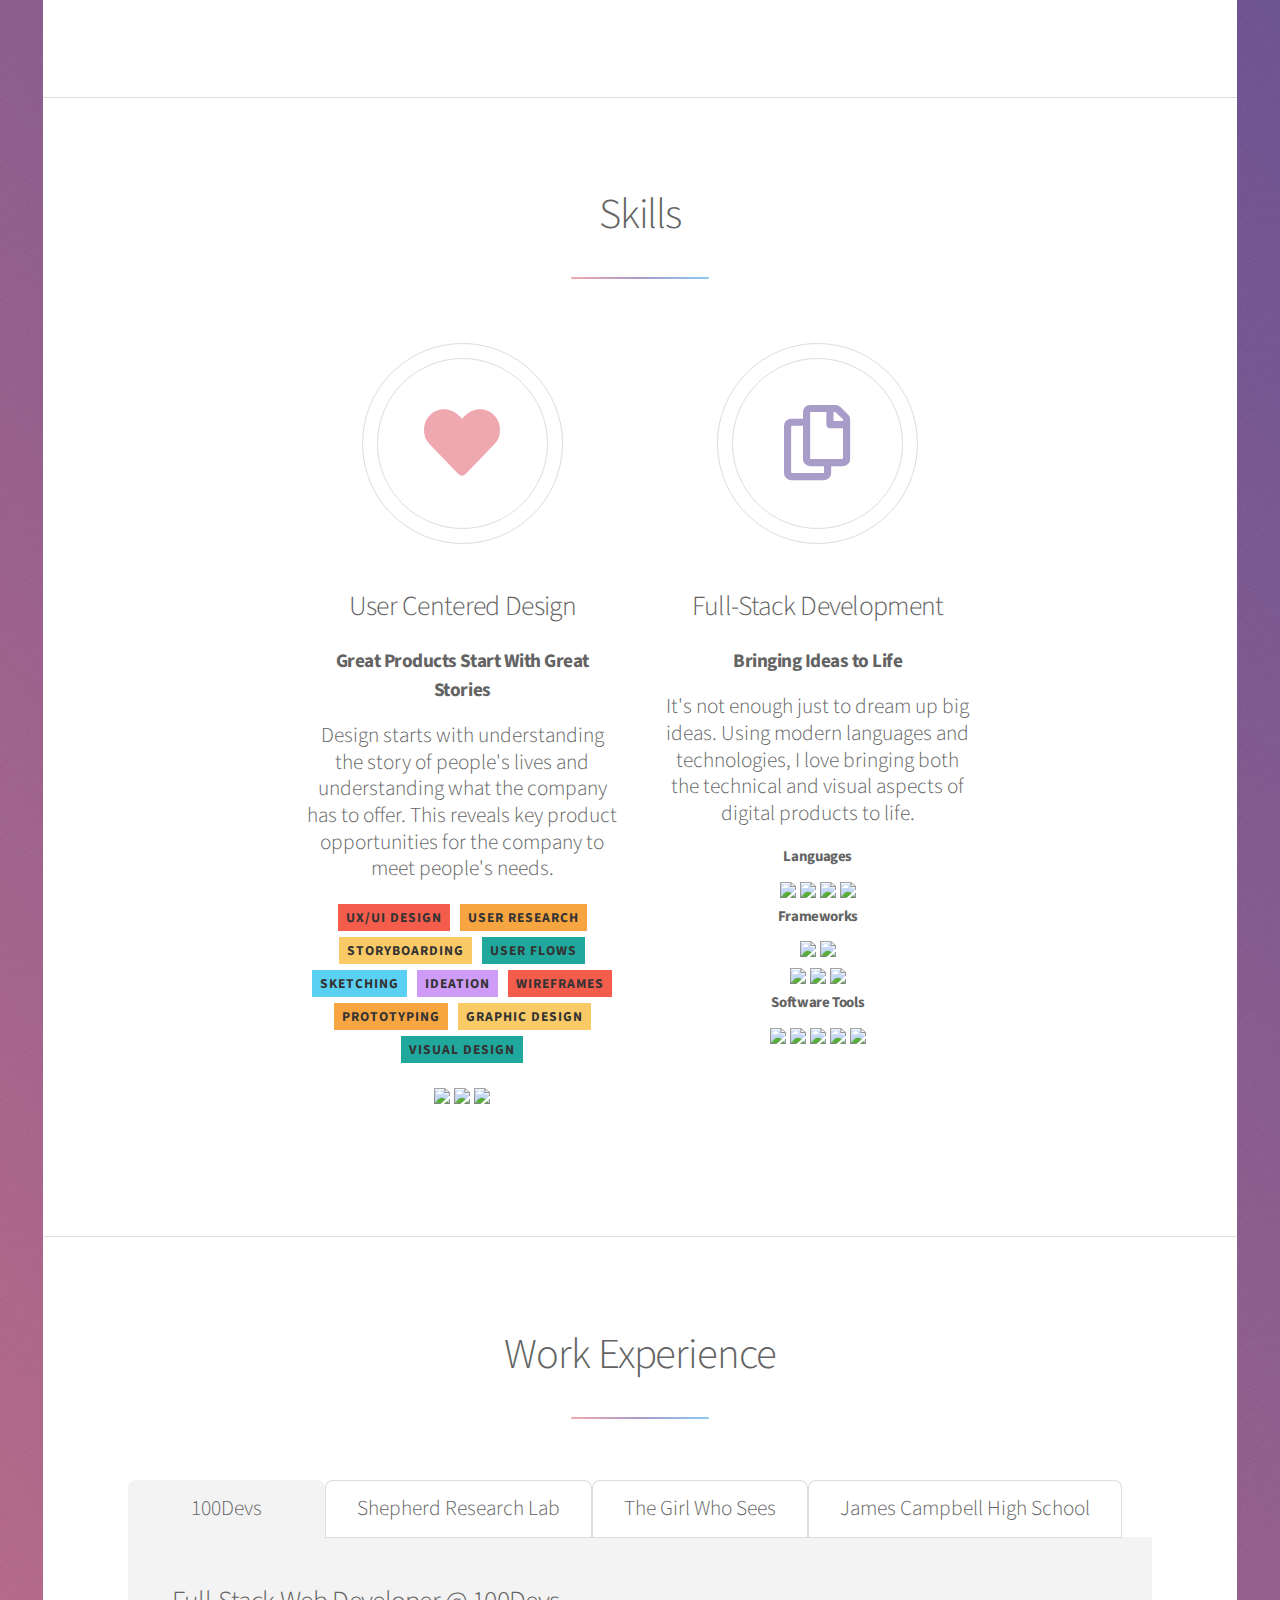
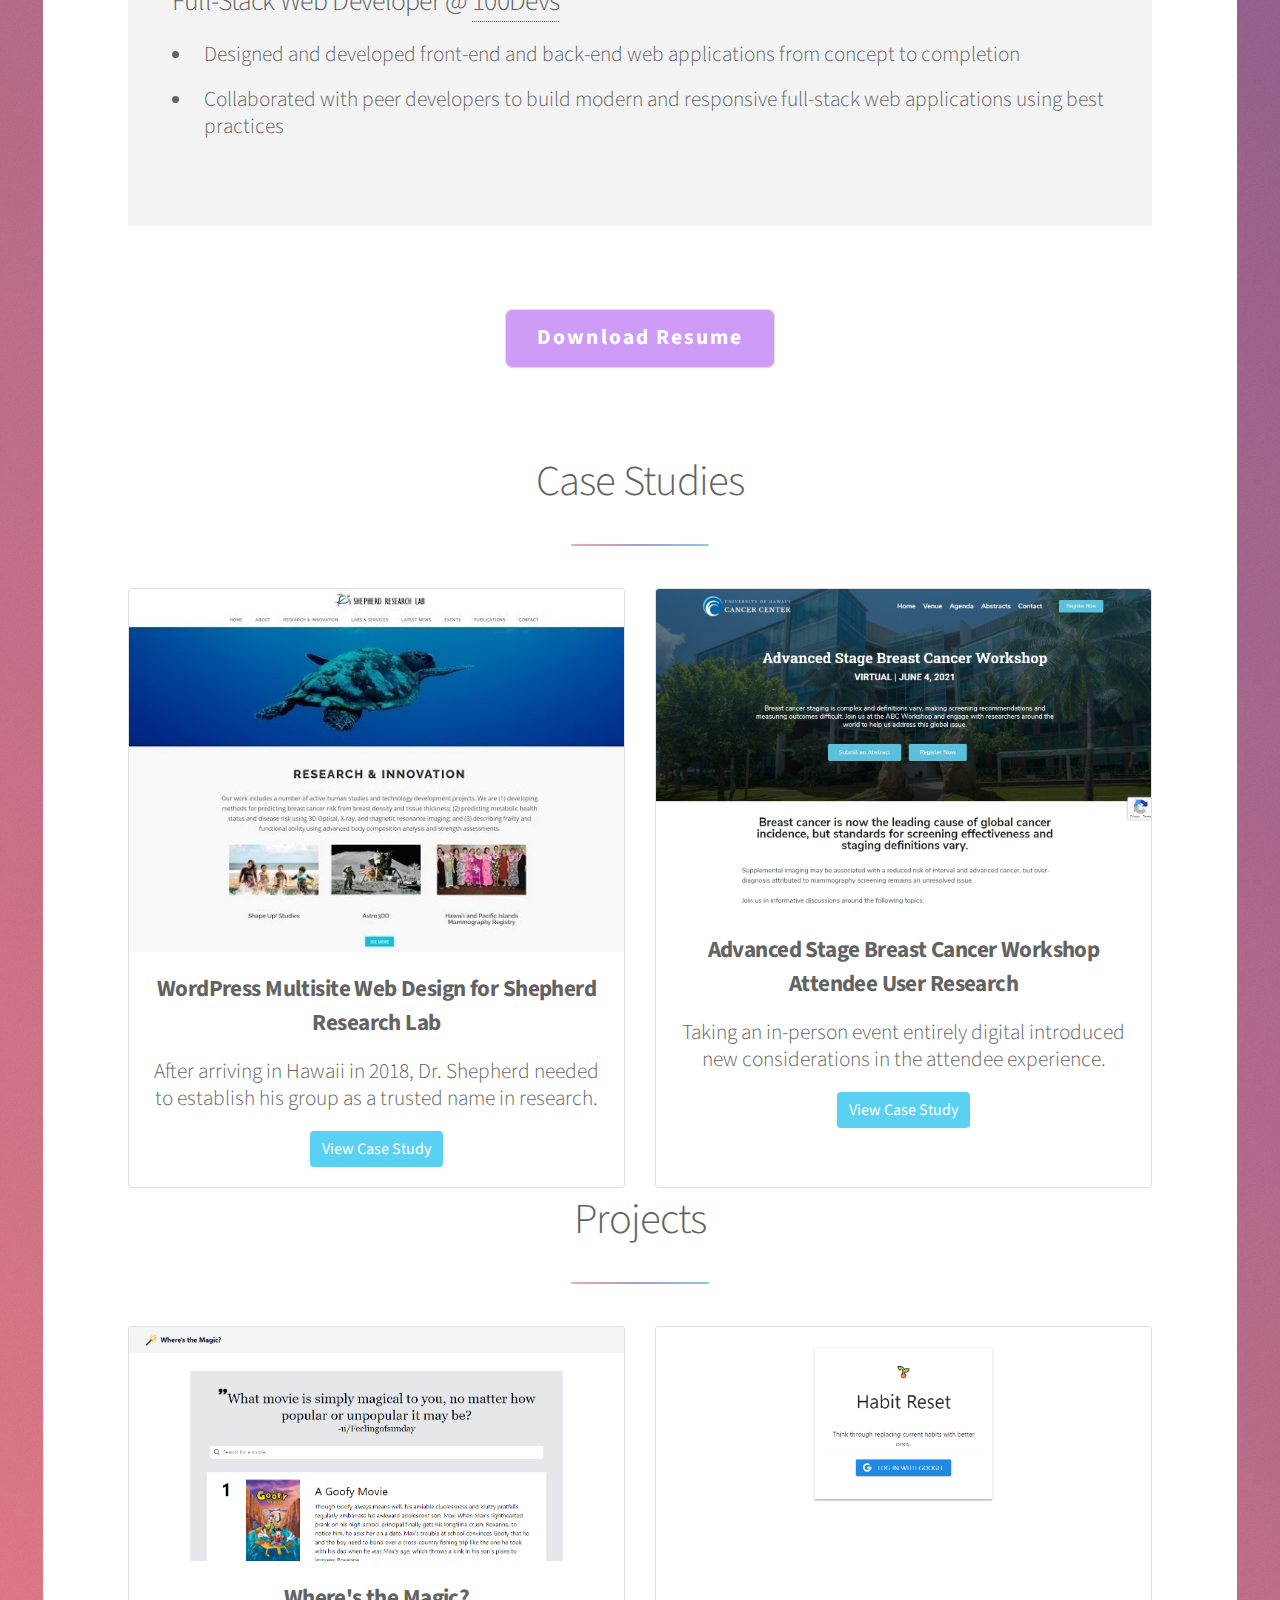
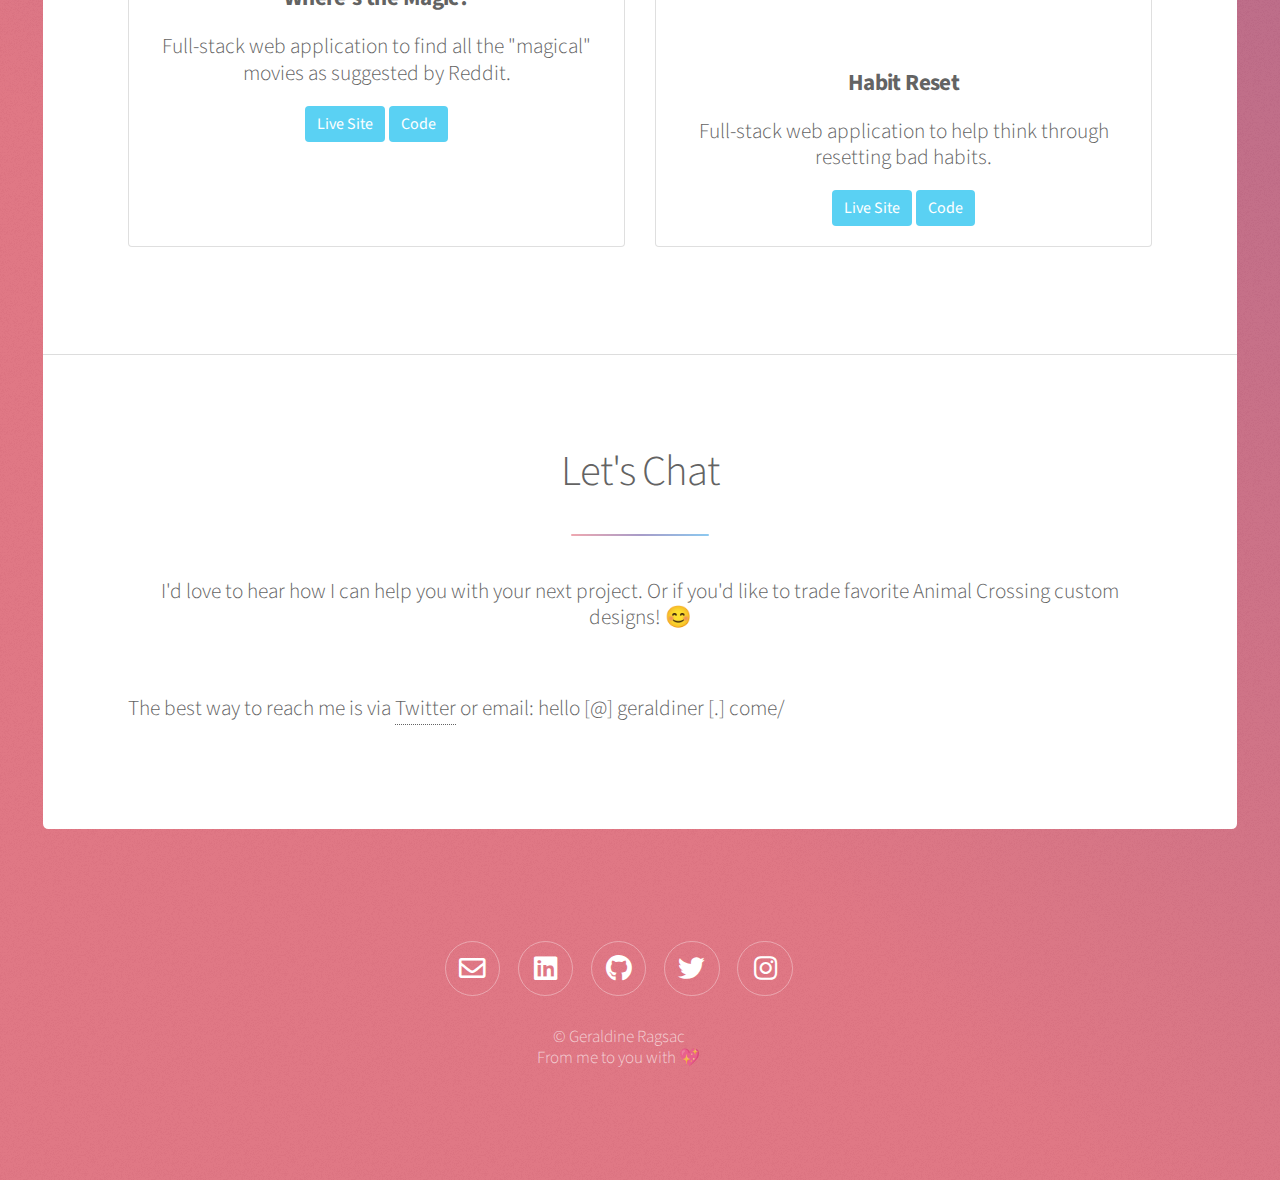
==== commit 0c41cddb: "add new cover img" ====
--- a/index.html
+++ b/index.html
@@ -437,7 +437,7 @@
           <div class="card-body">
             <h4 class="card-title">Where's the Magic?</h4>
             
-            <p class="card-text">Full-stak web application to find all the "magical" movies as suggested by reddit.</p>
+            <p class="card-text">Full-stack web application to find all the "magical" movies as suggested by Reddit.</p>
             <a
               href="https://wheresthemagic.herokuapp.com"
               class="btn btn-primary"
@@ -466,7 +466,7 @@
           <div class="card-body">
             <h4 class="card-title">Habit Reset</h4>
             
-            <p class="card-text">Full-stak web application to help think through resetting bad habits.</p>
+            <p class="card-text">Full-stack web application to help think through resetting bad habits.</p>
             <a
               href="https://habit-reset.herokuapp.com"
               class="btn btn-primary"
